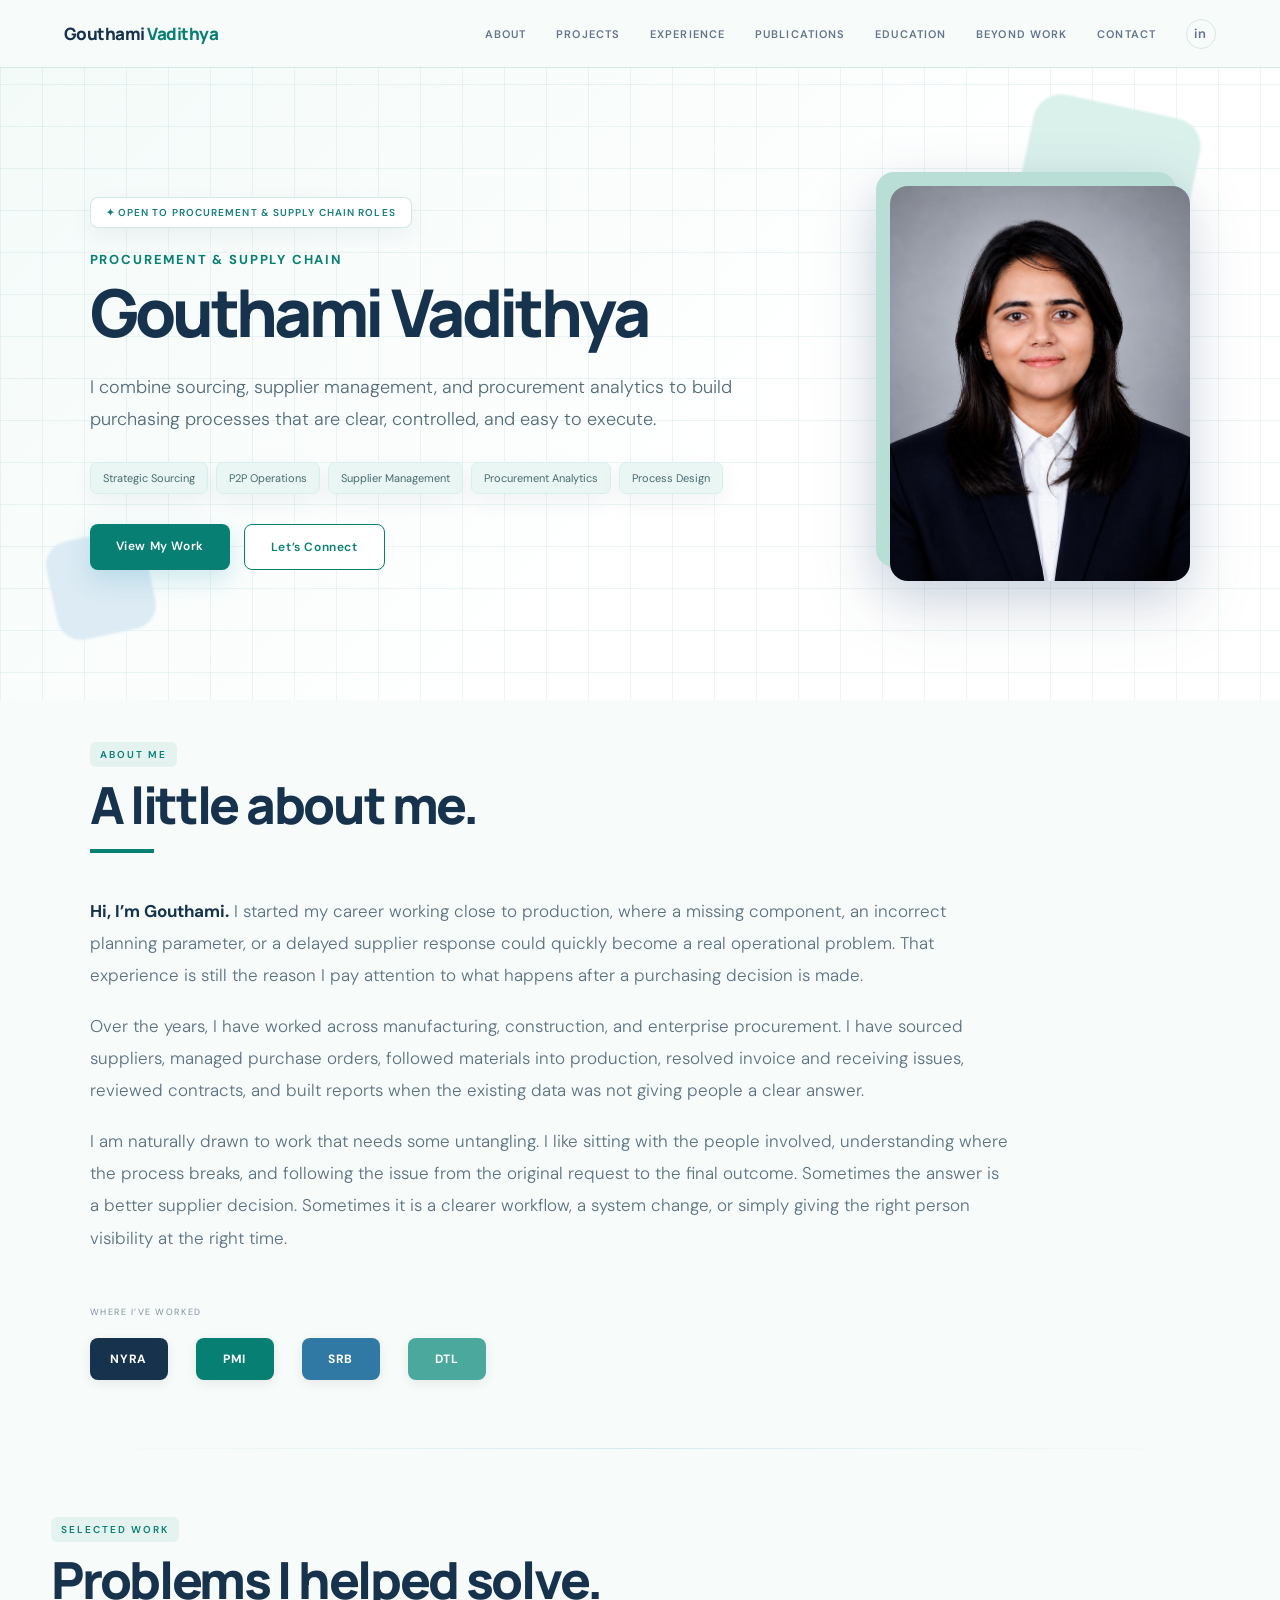
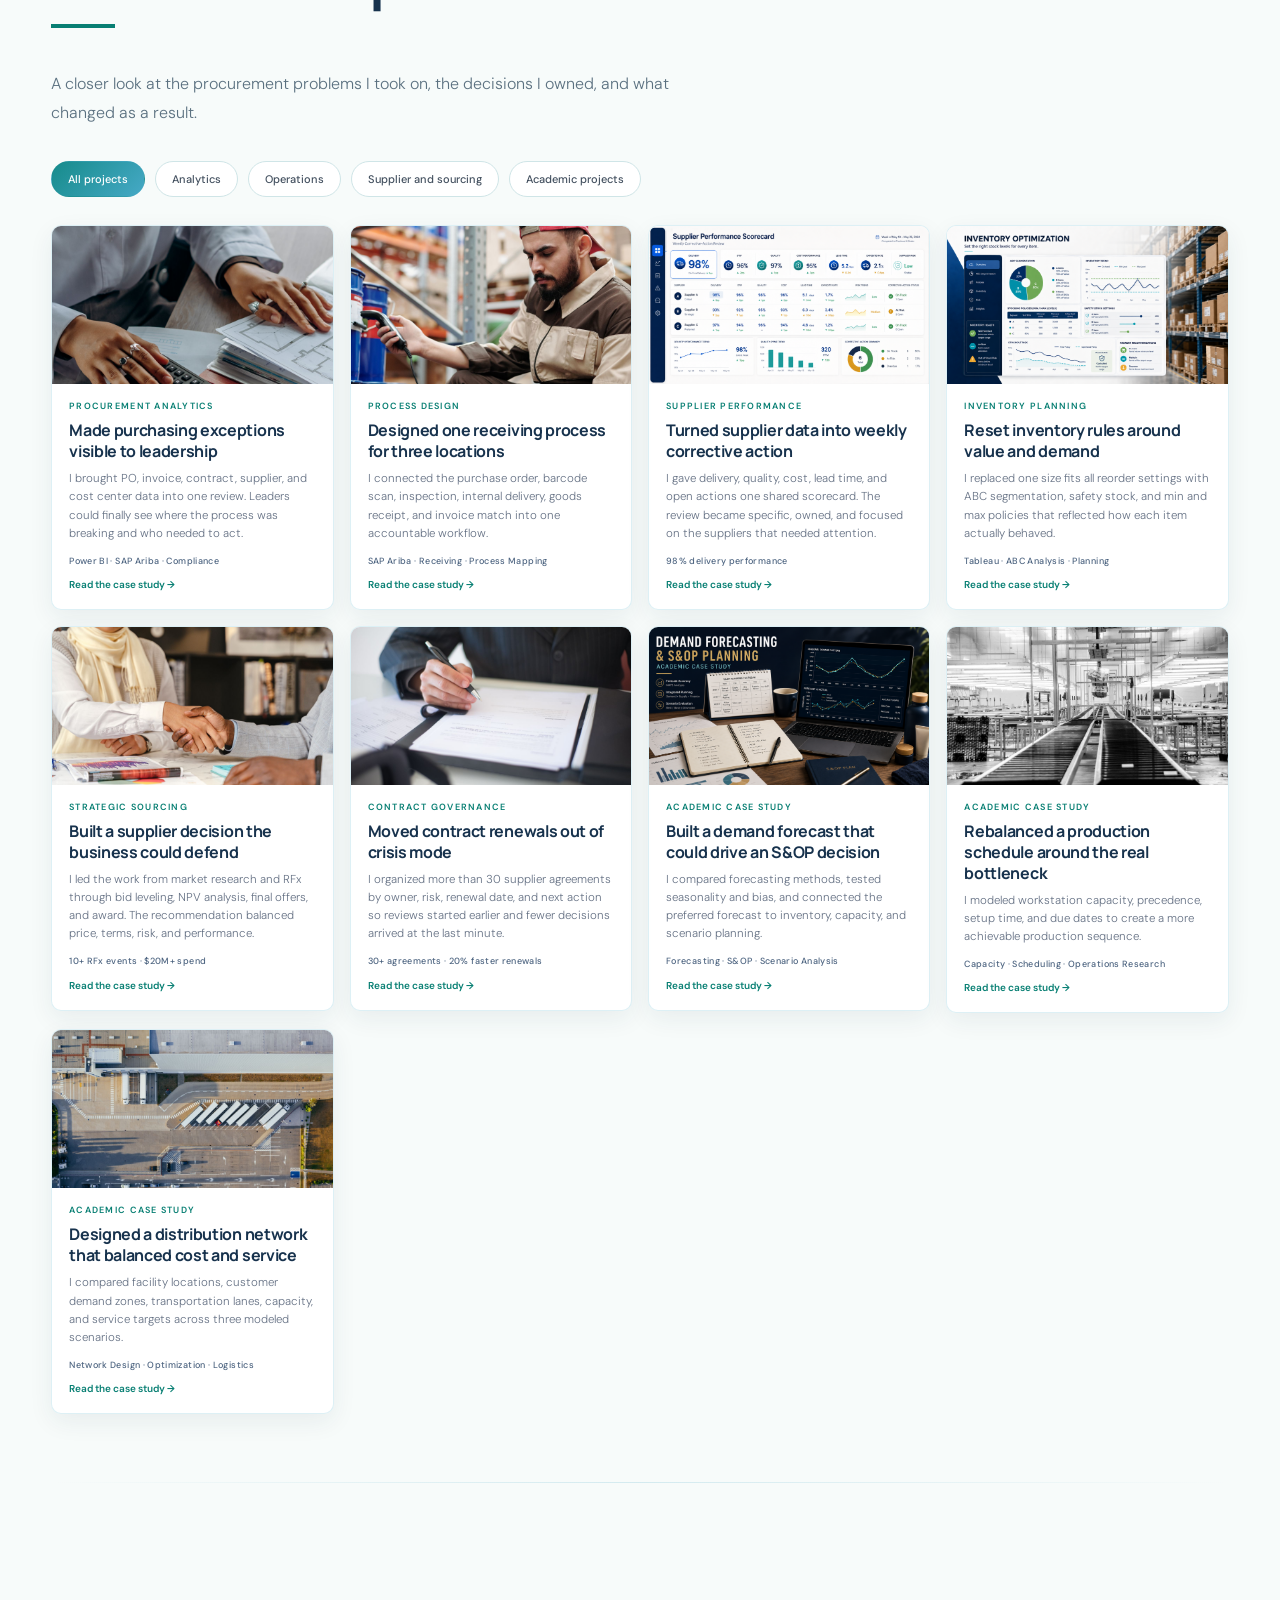
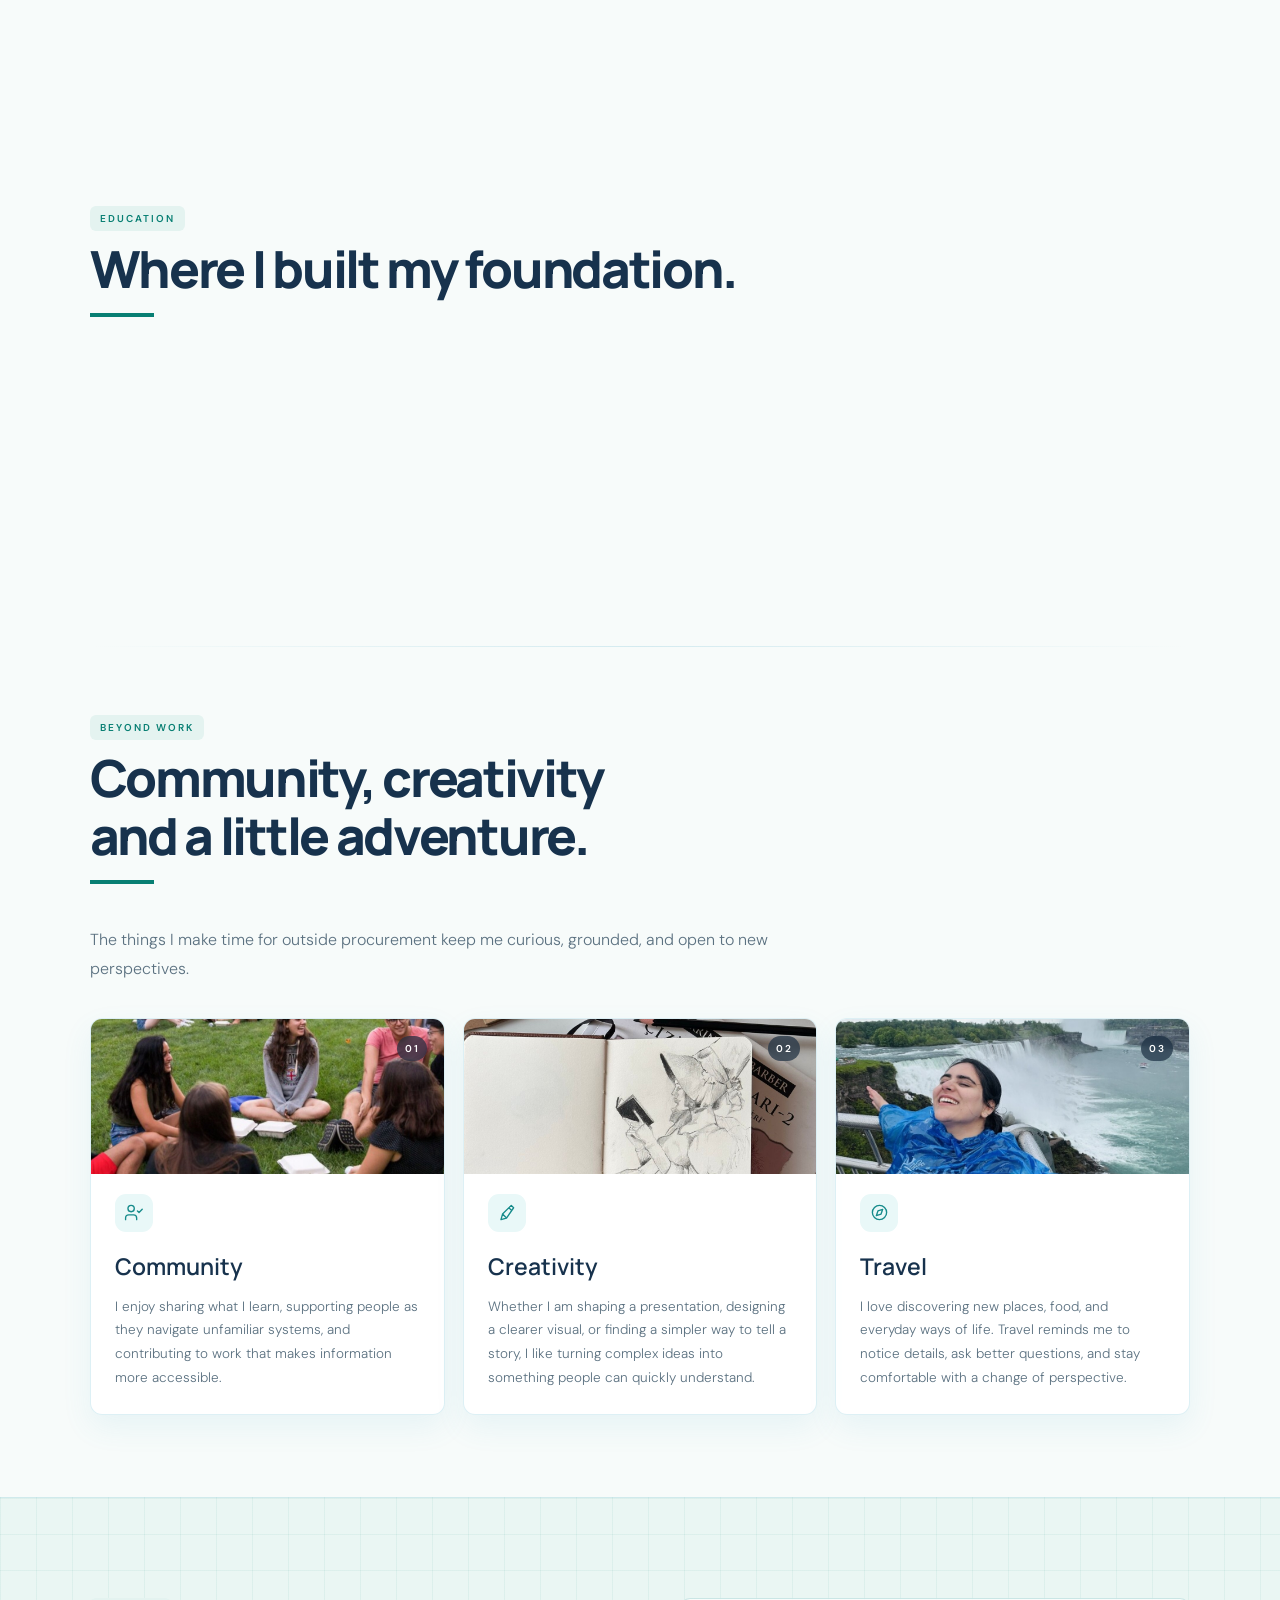
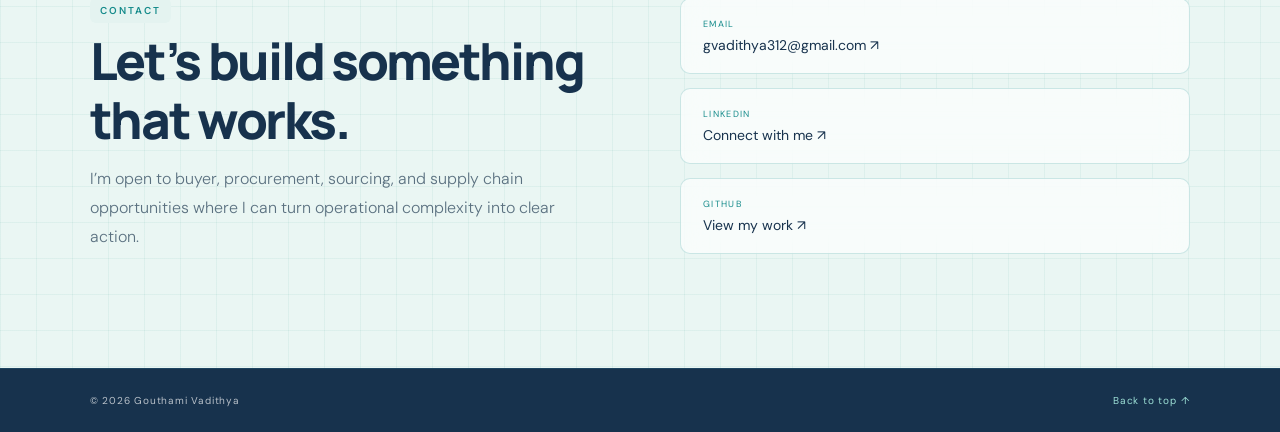
==== index.html @ 5bf09dd8 "Add files via upload" ====
<!doctype html>
<html lang="en">
<head>
  <meta charset="UTF-8">
  <meta name="viewport" content="width=device-width, initial-scale=1">
  <meta name="description" content="Gouthami Vadithya, procurement, sourcing and supply chain portfolio.">
  <title>Gouthami Vadithya | Procurement & Supply Chain</title>
  <link rel="preconnect" href="https://fonts.googleapis.com">
  <link rel="preconnect" href="https://fonts.gstatic.com" crossorigin>
  <link href="https://fonts.googleapis.com/css2?family=DM+Sans:wght@400;500;600;700&family=Manrope:wght@500;600;700;800&display=swap" rel="stylesheet">
  <link rel="stylesheet" href="styles.css">
</head>
<body>
  <header class="top-nav">
    <a class="brand" href="#home">Gouthami <span>Vadithya</span></a>
    <nav>
      <a href="#about">About</a><a href="#projects">Projects</a><a href="#experience">Experience</a><a href="#publications">Publications</a><a href="#education">Education</a><a href="#beyond">Beyond Work</a><a href="#contact">Contact</a>
      <a class="social" href="https://www.linkedin.com/in/gouthami-vadithya/" target="_blank" rel="noreferrer">in</a>
    </nav>
  </header>

  <main>
    <section class="hero" id="home">
      <div class="hero-copy">
        <span class="badge">✦ Open to procurement & supply chain roles</span>
        <h1><span class="hero-role">Procurement &amp; Supply Chain</span><span class="hero-name">Gouthami Vadithya</span></h1>
        <p>I combine sourcing, supplier management, and procurement analytics to build purchasing processes that are clear, controlled, and easy to execute.</p>
        <div class="chips"><span>Strategic Sourcing</span><span>P2P Operations</span><span>Supplier Management</span><span>Procurement Analytics</span><span>Process Design</span></div>
        <div class="actions"><a class="btn primary" href="#projects">View My Work</a><a class="btn outline" href="#contact">Let’s Connect</a></div>
      </div>
      <div class="photo-frame"><img src="gouthami-vadithya.png" alt="Gouthami Vadithya"></div>
    </section>

    <section class="section about" id="about">
      <p class="eyebrow">About Me</p><h2>A little about me.</h2><div class="rule"></div>
      <div class="about-copy">
        <p><strong>Hi, I’m Gouthami.</strong> I started my career working close to production, where a missing component, an incorrect planning parameter, or a delayed supplier response could quickly become a real operational problem. That experience is still the reason I pay attention to what happens after a purchasing decision is made.</p>
        <p>Over the years, I have worked across manufacturing, construction, and enterprise procurement. I have sourced suppliers, managed purchase orders, followed materials into production, resolved invoice and receiving issues, reviewed contracts, and built reports when the existing data was not giving people a clear answer.</p>
        <p>I am naturally drawn to work that needs some untangling. I like sitting with the people involved, understanding where the process breaks, and following the issue from the original request to the final outcome. Sometimes the answer is a better supplier decision. Sometimes it is a clearer workflow, a system change, or simply giving the right person visibility at the right time.</p>
        <div class="worked"><small>WHERE I’VE WORKED</small><div class="work-logos"><div class="logo nyra">NYRA</div><div class="logo pragathi">PMI</div><div class="logo srb">SRB</div><div class="logo diginique">DTL</div></div></div>
      </div>
    </section>

    <section class="section projects" id="projects">
      <p class="eyebrow">Selected Work</p><h2>Problems I helped <em>solve.</em></h2><div class="rule"></div>
      <p class="section-intro">A closer look at the procurement problems I took on, the decisions I owned, and what changed as a result.</p>
      <div class="project-filters" role="group" aria-label="Filter projects">
        <button class="filter-button active" type="button" data-filter="all">All projects</button>
        <button class="filter-button" type="button" data-filter="analytics">Analytics</button>
        <button class="filter-button" type="button" data-filter="operations">Operations</button>
        <button class="filter-button" type="button" data-filter="supplier">Supplier and sourcing</button>
        <button class="filter-button" type="button" data-filter="academic">Academic projects</button>
      </div>
      <div class="project-grid">
        <a class="project-card" data-category="analytics" href="projects/invoice-before-po/"><div class="project-image-wrap"><img class="project-image" src="project-invoice-before-po.png" alt="Concept illustration of a procurement compliance dashboard"><span class="project-hover-label">View project</span></div><div class="card-body"><span class="tag">Procurement Analytics</span><h3>Made purchasing exceptions visible to leadership</h3><p>I brought PO, invoice, contract, supplier, and cost center data into one review. Leaders could finally see where the process was breaking and who needed to act.</p><b>Power BI · SAP Ariba · Compliance</b><span class="read-more">Read the case study</span></div></a>
        <a class="project-card" data-category="operations" href="projects/centralized-receiving/"><div class="project-image-wrap"><img class="project-image" src="project-centralized-receiving.png" alt="Concept illustration of a centralized receiving workflow"><span class="project-hover-label">View project</span></div><div class="card-body"><span class="tag">Process Design</span><h3>Designed one receiving process for three locations</h3><p>I connected the purchase order, barcode scan, inspection, internal delivery, goods receipt, and invoice match into one accountable workflow.</p><b>SAP Ariba · Receiving · Process Mapping</b><span class="read-more">Read the case study</span></div></a>
        <a class="project-card" data-category="supplier" href="projects/supplier-scorecard/"><div class="project-image-wrap"><img class="project-image" src="project-supplier-scorecard.png" alt="Concept illustration of a supplier performance scorecard"><span class="project-hover-label">View project</span></div><div class="card-body"><span class="tag">Supplier Performance</span><h3>Turned supplier data into weekly corrective action</h3><p>I gave delivery, quality, cost, lead time, and open actions one shared scorecard. The review became specific, owned, and focused on the suppliers that needed attention.</p><b>98% delivery performance</b><span class="read-more">Read the case study</span></div></a>
        <a class="project-card" data-category="operations analytics" href="projects/inventory-optimization/"><div class="project-image-wrap"><img class="project-image" src="project-inventory-optimization.png" alt="Concept illustration of an inventory planning dashboard"><span class="project-hover-label">View project</span></div><div class="card-body"><span class="tag">Inventory Planning</span><h3>Reset inventory rules around value and demand</h3><p>I replaced one size fits all reorder settings with ABC segmentation, safety stock, and min and max policies that reflected how each item actually behaved.</p><b>Tableau · ABC Analysis · Planning</b><span class="read-more">Read the case study</span></div></a>
        <a class="project-card" data-category="supplier" href="projects/strategic-sourcing/"><div class="project-image-wrap"><img class="project-image" src="project-strategic-sourcing.png" alt="Concept illustration of a strategic sourcing evaluation"><span class="project-hover-label">View project</span></div><div class="card-body"><span class="tag">Strategic Sourcing</span><h3>Built a supplier decision the business could defend</h3><p>I led the work from market research and RFx through bid leveling, NPV analysis, final offers, and award. The recommendation balanced price, terms, risk, and performance.</p><b>10+ RFx events · $20M+ spend</b><span class="read-more">Read the case study</span></div></a>
        <a class="project-card" data-category="supplier operations" href="projects/contract-governance/"><div class="project-image-wrap"><img class="project-image" src="project-contract-governance.png" alt="Concept illustration of a contract renewal dashboard"><span class="project-hover-label">View project</span></div><div class="card-body"><span class="tag">Contract Governance</span><h3>Moved contract renewals out of crisis mode</h3><p>I organized more than 30 supplier agreements by owner, risk, renewal date, and next action so reviews started earlier and fewer decisions arrived at the last minute.</p><b>30+ agreements · 20% faster renewals</b><span class="read-more">Read the case study</span></div></a>
        <a class="project-card" data-category="academic analytics" href="projects/demand-forecasting/"><div class="project-image-wrap"><img class="project-image" src="project-demand-forecasting.png" alt="Academic demand forecasting and S&amp;OP planning case study"><span class="project-hover-label">View project</span></div><div class="card-body"><span class="tag">Academic Case Study</span><h3>Built a demand forecast that could drive an S&amp;OP decision</h3><p>I compared forecasting methods, tested seasonality and bias, and connected the preferred forecast to inventory, capacity, and scenario planning.</p><b>Forecasting · S&amp;OP · Scenario Analysis</b><span class="read-more">Read the case study</span></div></a>
        <a class="project-card" data-category="academic operations" href="projects/production-scheduling/"><div class="project-image-wrap"><img class="project-image" src="project-production-scheduling.png" alt="Academic production capacity and scheduling case study"><span class="project-hover-label">View project</span></div><div class="card-body"><span class="tag">Academic Case Study</span><h3>Rebalanced a production schedule around the real bottleneck</h3><p>I modeled workstation capacity, precedence, setup time, and due dates to create a more achievable production sequence.</p><b>Capacity · Scheduling · Operations Research</b><span class="read-more">Read the case study</span></div></a>
        <a class="project-card" data-category="academic analytics operations" href="projects/network-design/"><div class="project-image-wrap"><img class="project-image" src="project-network-design.png" alt="Academic supply chain network design case study"><span class="project-hover-label">View project</span></div><div class="card-body"><span class="tag">Academic Case Study</span><h3>Designed a distribution network that balanced cost and service</h3><p>I compared facility locations, customer demand zones, transportation lanes, capacity, and service targets across three modeled scenarios.</p><b>Network Design · Optimization · Logistics</b><span class="read-more">Read the case study</span></div></a>
      </div>
    </section>

    <section class="section experience" id="experience">
      <p class="eyebrow">Experience</p><h2>How I’ve made an <em>impact.</em></h2><div class="rule"></div>
      <div class="timeline">
        <article><div class="timeline-icon company-mark lhh-mark" aria-hidden="true"><img src="lhh-logo.png" alt=""></div><div class="exp-main"><div class="exp-head"><div><h3>Buyer / Procurement Analyst</h3><h4>LHH · On assignment supporting NYRA</h4><p class="exp-date">June 2026 to Present</p></div></div><ul><li>Own procurement requests from intake through purchase order, turning stakeholder requirements into clear scopes, sourcing paths, and executable buying decisions.</li><li>Evaluate supplier proposals, pricing, commercial terms, and service risks to build recommendations that balance cost, continuity, and business need.</li><li>Resolve purchase order, receiving, and invoice exceptions in SAP Ariba by coordinating requesters, suppliers, and Accounts Payable, keeping critical purchases moving while strengthening process control.</li></ul></div></article>
        <article><div class="timeline-icon company-mark nyra-mark" aria-hidden="true"><img src="nyra-logo.png" alt=""></div><div class="exp-main"><div class="exp-head"><div><h3>Procurement Analyst</h3><h4>New York Racing Association · New York, NY</h4><p class="exp-date">September 2025 to June 2026</p></div></div><ul><li>Managed more than $20M across technology, facilities, logistics, and materials and led 10+ competitive bids that delivered $540K in verified savings.</li><li>Used NPV and payment-term analysis to compare the real cost of supplier offers, lowering total evaluated cost by 9%.</li><li>Reworked the exception process for 150+ monthly invoices and cut three-way-match resolution time by 45%.</li></ul></div></article>
        <article><div class="timeline-icon company-mark pmi-mark" aria-hidden="true"><img src="pmi-logo.svg" alt=""></div><div class="exp-main"><div class="exp-head"><div><h3>Buyer</h3><h4>Pragathi Micro Instruments · Hyderabad</h4><p class="exp-date">March 2021 to August 2023</p></div></div><ul><li>Purchased electronic components and PCBs from more than 30 suppliers using MRP demand and production priorities.</li><li>Kept on-time delivery at 95% and reduced excess stock by 15% by correcting planning parameters.</li></ul></div></article>
        <article><div class="timeline-icon company-mark srb-mark" aria-hidden="true"><img src="srb-logo.svg" alt=""></div><div class="exp-main"><div class="exp-head"><div><h3>Supply Chain Analyst</h3><h4>SRB Construction L.L.C. · Hyderabad</h4><p class="exp-date">January 2020 to March 2021</p></div></div><ul><li>Coordinated material flow and supplier performance across active construction sites and $850K in annual spend.</li><li>Used SAP data and 5 Why analysis to find recurring material issues and reduce production interruptions by 23%.</li></ul></div></article>
        <article><div class="timeline-icon company-mark dtl-mark" aria-hidden="true"><img src="dtl-logo.svg" alt=""></div><div class="exp-main"><div class="exp-head"><div><h3>Supply Chain Coordinator</h3><h4>Diginique Tech Labs · Mumbai</h4><p class="exp-date">May 2018 to December 2019</p></div></div><ul><li>Ran semiconductor bids and supplier negotiations that reduced cost by $50K.</li><li>Coordinated more than 25 engineering and bill-of-material changes without delaying production.</li></ul></div></article>
      </div>
    </section>

    <section class="section publications" id="publications">
      <div class="publications-heading">
        <div><p class="eyebrow">Publications</p><h2>Research I’ve <em>contributed to.</em></h2><div class="rule"></div></div>
        <div class="scholar-summary"><strong>4</strong><span>Total citations</span><strong>1</strong><span>h-index</span></div>
      </div>
      <div class="publication-list">
        <a class="publication-card" href="https://arxiv.org/abs/2601.18026" target="_blank" rel="noreferrer">
          <div class="publication-year">2026</div>
          <div class="publication-copy"><span>Language Identification · Web Data</span><h3>CommonLID: Re-evaluating State-of-the-Art Language Identification Performance on Web Data</h3><p>Contributed to a community-driven, human-annotated benchmark covering 109 language varieties and real-world web text.</p><small>arXiv preprint · Cited by 1</small></div>
          <div class="publication-arrow" aria-hidden="true">↗</div>
        </a>
        <a class="publication-card" href="https://arxiv.org/abs/2509.00963" target="_blank" rel="noreferrer">
          <div class="publication-year">2025</div>
          <div class="publication-copy"><span>Large Language Models · Accessibility</span><h3>Who Gets Left Behind? Auditing Disability Inclusivity in Large Language Models</h3><p>Co-authored research evaluating how consistently 17 language models provide useful guidance across nine disability categories. Equal-contribution author.</p><small>arXiv preprint · Cited by 3</small></div>
          <div class="publication-arrow" aria-hidden="true">↗</div>
        </a>
      </div>
      <a class="scholar-link" href="https://scholar.google.com/citations?user=ssVTwFQAAAAJ&amp;hl=en" target="_blank" rel="noreferrer">View Google Scholar profile ↗</a>
    </section>

    <section class="section education" id="education">
      <p class="eyebrow">Education</p><h2>Where I built my <em>foundation.</em></h2><div class="rule"></div>
      <div class="education-card">
        <div class="education-mark">UNH</div>
        <div class="education-copy">
          <span class="education-date">AUG 2023 TO MAY 2025</span>
          <h3>Master of Science in Engineering & Operations Management</h3>
          <h4>University of New Haven</h4>
          <p>Coursework included supply chain, production planning, business analytics, forecasting, operations research, project management, and database systems.</p>
        </div>
      </div>
    </section>

    <section class="section beyond" id="beyond">
      <p class="eyebrow">Beyond Work</p><h2>Community, creativity<br>and a little <em>adventure.</em></h2><div class="rule"></div>
      <p class="section-intro">The things I make time for outside procurement keep me curious, grounded, and open to new perspectives.</p>
      <div class="beyond-grid">
        <article class="beyond-card">
          <img class="beyond-photo" src="beyond-community.jpg" alt="Volunteers assembling community care packages">
          <div class="beyond-icon" aria-hidden="true">
            <svg viewBox="0 0 24 24"><path d="M16 21v-2a4 4 0 0 0-4-4H6a4 4 0 0 0-4 4v2M9 11a4 4 0 1 0 0-8 4 4 0 0 0 0 8Zm8-1 2 2 4-4"/></svg>
          </div>
          <span>01</span><h3>Community</h3>
          <p>I enjoy sharing what I learn, supporting people as they navigate unfamiliar systems, and contributing to work that makes information more accessible.</p>
        </article>
        <article class="beyond-card">
          <img class="beyond-photo" src="beyond-creativity.jpg" alt="A creative workspace with sketches and visual materials">
          <div class="beyond-icon" aria-hidden="true">
            <svg viewBox="0 0 24 24"><path d="M12 19 5 21l2-7L18 3l3 3-9 13ZM15 6l3 3M7 14l5 5"/></svg>
          </div>
          <span>02</span><h3>Creativity</h3>
          <p>Whether I am shaping a presentation, designing a clearer visual, or finding a simpler way to tell a story, I like turning complex ideas into something people can quickly understand.</p>
        </article>
        <article class="beyond-card">
          <img class="beyond-photo" src="beyond-travel.jpg" alt="Gouthami visiting Niagara Falls">
          <div class="beyond-icon" aria-hidden="true">
            <svg viewBox="0 0 24 24"><circle cx="12" cy="12" r="9"/><path d="m16 8-2 6-6 2 2-6 6-2Z"/></svg>
          </div>
          <span>03</span><h3>Travel</h3>
          <p>I love discovering new places, food, and everyday ways of life. Travel reminds me to notice details, ask better questions, and stay comfortable with a change of perspective.</p>
        </article>
      </div>
    </section>

    <section class="contact section" id="contact">
      <div><p class="eyebrow">Contact</p><h2>Let’s build something<br><em>that works.</em></h2><p>I’m open to buyer, procurement, sourcing, and supply chain opportunities where I can turn operational complexity into clear action.</p></div>
      <div class="contact-links"><a href="mailto:gvadithya312@gmail.com"><span>EMAIL</span>gvadithya312@gmail.com ↗</a><a href="https://www.linkedin.com/in/gouthami-vadithya/" target="_blank" rel="noreferrer"><span>LINKEDIN</span>Connect with me ↗</a><a href="https://github.com/gouthami-vadithya" target="_blank" rel="noreferrer"><span>GITHUB</span>View my work ↗</a></div>
    </section>
  </main>
  <footer>© 2026 Gouthami Vadithya <a href="#home">Back to top ↑</a></footer>
  <script>
    const floatingSections = document.querySelectorAll(".about, .projects, .experience, .publications, .education, .beyond, .contact, .project-card, .publication-card, .education-card, .beyond-card");
    floatingSections.forEach((item) => item.classList.add("reveal"));
    const revealObserver = new IntersectionObserver((entries) => {
      entries.forEach((entry) => {
        if (entry.isIntersecting) {
          entry.target.classList.add("visible");
          revealObserver.unobserve(entry.target);
        }
      });
    }, { threshold: 0.12 });
    floatingSections.forEach((item) => revealObserver.observe(item));

    const filterButtons = document.querySelectorAll(".filter-button");
    const projectCards = document.querySelectorAll(".project-card");
    filterButtons.forEach((button) => {
      button.addEventListener("click", () => {
        const selected = button.dataset.filter;
        filterButtons.forEach((item) => item.classList.toggle("active", item === button));
        projectCards.forEach((card) => {
          const categories = card.dataset.category.split(" ");
          card.classList.toggle("filtered-out", selected !== "all" && !categories.includes(selected));
        });
      });
    });

    if (matchMedia("(hover: hover) and (pointer: fine)").matches) {
      projectCards.forEach((card) => {
        card.addEventListener("pointermove", (event) => {
          const box = card.getBoundingClientRect();
          const x = (event.clientX - box.left) / box.width - 0.5;
          const y = (event.clientY - box.top) / box.height - 0.5;
          card.style.setProperty("--tilt-x", `${-y * 4}deg`);
          card.style.setProperty("--tilt-y", `${x * 5}deg`);
        });
        card.addEventListener("pointerleave", () => {
          card.style.removeProperty("--tilt-x");
          card.style.removeProperty("--tilt-y");
        });
      });
    }

    const navigationLinks = document.querySelectorAll(".top-nav nav a[href^='#']");
    const pageSections = document.querySelectorAll("main > section[id]");
    const navigationObserver = new IntersectionObserver((entries) => {
      entries.forEach((entry) => {
        if (entry.isIntersecting) {
          navigationLinks.forEach((link) => {
            link.classList.toggle("active", link.getAttribute("href") === `#${entry.target.id}`);
          });
        }
      });
    }, { rootMargin: "-35% 0px -55% 0px" });
    pageSections.forEach((section) => navigationObserver.observe(section));

    const experienceCards = document.querySelectorAll(".timeline article");
    experienceCards.forEach((card, index) => {
      card.classList.toggle("expanded", index === 0);
      card.tabIndex = 0;
      card.setAttribute("role", "button");
      card.setAttribute("aria-expanded", index === 0 ? "true" : "false");
      const toggleCard = () => {
        const expanded = card.classList.toggle("expanded");
        card.setAttribute("aria-expanded", String(expanded));
      };
      card.addEventListener("click", toggleCard);
      card.addEventListener("keydown", (event) => {
        if (event.key === "Enter" || event.key === " ") {
          event.preventDefault();
          toggleCard();
        }
      });
    });
  </script>
</body>
</html>
---- styles.css ----
:root{--navy:#0b1f33;--blue:#0f766e;--sky:#2f8f83;--coral:#b88a44;--ink:#182230;--mid:#586474;--light:#dfe3e6;--off:#f4f2ed;--serif:"Playfair Display",Georgia,serif;--sans:"Outfit",Arial,sans-serif}
*{box-sizing:border-box}
html{scroll-behavior:smooth}
body{margin:0;color:var(--ink);font-family:var(--sans);background:#fff}
a{text-decoration:none;color:inherit}
.top-nav{position:fixed;inset:0 0 auto;z-index:20;height:64px;background:rgba(255,255,255,.94);backdrop-filter:blur(12px);border-bottom:1px solid #e8edf3;display:flex;align-items:center;justify-content:space-between;padding:0 clamp(24px,6vw,90px)}
.brand{font:600 17px var(--serif);color:var(--navy)}
.brand span{color:var(--blue)}
nav{display:flex;align-items:center;gap:30px}
nav a{font-size:11px;font-weight:600;letter-spacing:.1em;text-transform:uppercase;color:#64748b}
nav a:hover{color:var(--blue)}
nav .social{border:1px solid var(--light);border-radius:50%;display:grid;place-items:center;width:30px;height:30px;text-transform:none;font-size:13px}
.hero{min-height:100vh;padding:110px clamp(24px,7vw,105px) 60px;display:flex;align-items:center;justify-content:space-between;gap:60px}
.hero-copy{max-width:680px}
.badge{display:inline-block;background:#edf4ff;color:var(--blue);border-radius:30px;padding:8px 15px;font-size:10px;font-weight:600;letter-spacing:.11em;text-transform:uppercase;margin-bottom:24px}
.hero h1{font:400 clamp(48px,6vw,86px)/1.08 var(--serif);color:var(--navy);margin:0 0 24px}
.hero h1 em,.section h2 em{color:var(--blue);font-weight:400}
.hero-copy>p{font-size:18px;font-weight:300;color:var(--mid);line-height:1.75;max-width:610px}
.chips{display:flex;flex-wrap:wrap;gap:8px;margin:27px 0 30px}
.chips span{background:#f1f5f9;border-radius:20px;padding:8px 12px;color:#526175;font-size:11px}
.actions{display:flex;gap:14px}
.btn{padding:14px 26px;border-radius:7px;font-size:12px;font-weight:600;letter-spacing:.05em}
.primary{background:var(--sky);color:#fff;box-shadow:0 5px 18px rgba(60,120,189,.25)}
.outline{border:1px solid var(--blue);color:var(--blue)}
.btn:hover{transform:translateY(-2px)}
.photo-frame{width:290px;height:380px;position:relative;flex:none}
.photo-frame:before{content:"";position:absolute;inset:-12px -12px 12px 12px;border:2px solid #b8d1ea;border-radius:24px}
.photo-frame img{position:relative;width:100%;height:100%;object-fit:cover;object-position:center top;border-radius:24px;display:block}
.section{padding:90px clamp(24px,7vw,105px)}
.eyebrow{color:var(--blue);font-size:10px;font-weight:600;letter-spacing:.2em;text-transform:uppercase;margin:0 0 8px}
.section h2{font:400 clamp(34px,4vw,54px)/1.15 var(--serif);margin:0;color:var(--ink)}
.rule{width:38px;border-top:3px solid var(--sky);margin:15px 0 42px}
.about-copy{max-width:800px}
.about-copy p{font-size:16px;font-weight:300;line-height:1.95;color:var(--mid);margin-bottom:18px}
.about-copy strong{color:var(--ink)}
.worked{margin-top:45px}
.worked small{font-size:9px;letter-spacing:.17em;color:#8290a2}
.work-logos{display:flex;gap:28px;align-items:center;flex-wrap:wrap;margin-top:18px}
.logo{width:78px;height:42px;border-radius:8px;display:grid;place-items:center;font-size:12px;font-weight:700;letter-spacing:.06em;color:#fff;box-shadow:0 3px 12px rgba(0,0,0,.08)}
.nyra{background:#1e4774}
.pragathi{background:#23756e}
.srb{background:#b36b36}
.diginique{background:#6e55a5}
.projects{background:var(--off)}
.section-intro{max-width:620px;color:var(--mid);line-height:1.8;font-weight:300;margin-bottom:34px}
.project-grid{display:grid;grid-template-columns:repeat(3,minmax(0,1fr));gap:20px}
.project-card{background:#fff;border:1px solid var(--light);border-radius:15px;overflow:hidden;box-shadow:0 3px 15px rgba(30,58,95,.06);transition:.25s;display:flex;flex-direction:column}
.project-card:hover{transform:translateY(-5px);box-shadow:0 12px 30px rgba(30,58,95,.13)}
.project-image{width:100%;aspect-ratio:16/9;object-fit:cover;display:block;border-bottom:1px solid var(--light)}
.project-visual{height:210px;padding:24px;display:flex;align-items:flex-end;justify-content:space-between;color:#fff;position:relative;overflow:hidden}
.project-visual:before,.project-visual:after{content:"";position:absolute;border-radius:50%;background:rgba(255,255,255,.12)}
.project-visual:before{width:240px;height:240px;right:-70px;top:-90px}
.project-visual:after{width:130px;height:130px;left:-30px;bottom:-50px}
.project-visual span,.project-visual strong{position:relative;z-index:1}
.project-visual span{font-size:10px;letter-spacing:.16em}
.project-visual strong{font:400 50px var(--serif)}
.visual-one{background:linear-gradient(135deg,#17365d,#3c78bd)}
.visual-two{background:linear-gradient(135deg,#17675f,#57a69a)}
.visual-three{background:linear-gradient(135deg,#68468e,#a77acc)}
.visual-four{background:linear-gradient(135deg,#a05736,#e79a62)}
.visual-five{background:linear-gradient(135deg,#1f4f7a,#60a5a1)}
.visual-six{background:linear-gradient(135deg,#4f3d74,#d0738a)}
.card-body{padding:20px;display:flex;flex-direction:column;flex:1}
.tag{font-size:9px;text-transform:uppercase;letter-spacing:.14em;color:var(--blue);font-weight:600}
.card-body h3{font:600 20px/1.3 var(--serif);margin:9px 0;color:var(--ink)}
.card-body p{font-size:13px;font-weight:300;line-height:1.65;color:#657184;margin:0 0 15px}
.card-body b{display:block;margin-top:auto;color:#4d6480;font-size:10px;letter-spacing:.04em;font-weight:500}
.read-more{display:block;margin-top:12px;color:var(--blue);font-size:11px;font-weight:600}
.read-more:after{content:"  →"}
.project-filters{display:flex;flex-wrap:wrap;gap:10px;margin:0 0 28px}
.filter-button{appearance:none;border:1px solid rgba(11,31,51,.16);border-radius:999px;padding:10px 16px;background:rgba(255,255,255,.72);color:#43505f;font:500 11px var(--sans);cursor:pointer;transition:background .22s ease,color .22s ease,transform .22s ease,border-color .22s ease}
.filter-button:hover{transform:translateY(-2px);border-color:rgba(15,118,110,.45)}
.filter-button.active{background:var(--navy);border-color:var(--navy);color:#fff}
.project-card.filtered-out{display:none}
.top-nav nav a.active{color:var(--blue)}
.top-nav nav a.active:not(.social):after{content:"";display:block;width:100%;height:2px;margin-top:4px;border-radius:2px;background:var(--blue)}
.experience{background:#fff}
.timeline{max-width:1040px;position:relative;padding-left:72px}
.timeline:before{content:"";position:absolute;left:28px;top:24px;bottom:24px;width:2px;background:linear-gradient(var(--blue),rgba(15,118,110,.12))}
.timeline article{display:grid;grid-template-columns:180px 1fr;gap:35px;border-top:1px solid var(--light);padding:38px 0}
.period{font-size:10px;color:#7b8796;letter-spacing:.08em;padding-top:7px}
.exp-head{display:flex;gap:18px;align-items:center}
.company-logo{width:58px;height:58px;border-radius:11px;display:grid;place-items:center;color:#fff;font-size:11px;font-weight:700;flex:none}
.exp-head h3{font:600 22px var(--serif);margin:0 0 4px}
.exp-head h4{font-size:12px;color:var(--mid);font-weight:400;margin:0}
.exp-main ul{padding-left:20px;margin-top:20px}
.exp-main li{font-size:14px;color:var(--mid);font-weight:300;line-height:1.75;margin-bottom:10px}
.contact{background:var(--navy);color:#fff;display:grid;grid-template-columns:1fr 1fr;gap:80px}
.contact .eyebrow{color:#a8cbee}
.contact h2{color:#fff}
.contact h2 em{color:#a8cbee}
.contact>div>p:last-child{color:rgba(255,255,255,.62);font-weight:300;line-height:1.8}
.contact-links{display:flex;flex-direction:column;gap:14px}
.contact-links a{border:1px solid rgba(255,255,255,.13);padding:19px 22px;border-radius:10px;font-size:14px}
.contact-links a:hover{background:rgba(255,255,255,.06)}
.contact-links span{display:block;color:#a8cbee;font-size:9px;letter-spacing:.15em;margin-bottom:6px}
footer{background:#102a49;color:rgba(255,255,255,.35);padding:25px clamp(24px,7vw,105px);display:flex;justify-content:space-between;font-size:10px;letter-spacing:.08em}
footer a{color:rgba(255,255,255,.55)}
@media(max-width:1050px){.project-grid{grid-template-columns:repeat(2,minmax(0,1fr))}
}
@media(max-width:820px){nav a:not(.social){display:none}
.hero{flex-direction:column-reverse;text-align:center;padding-top:100px}
.hero-copy>p{margin-inline:auto}
.chips,.actions{justify-content:center}
.photo-frame{width:220px;height:285px}
.project-grid{grid-template-columns:1fr}
.timeline article{grid-template-columns:1fr;gap:12px}
.contact{grid-template-columns:1fr;gap:40px}
}
@media(max-width:480px){.section{padding:65px 20px}
.hero{padding-inline:20px}
.hero h1{font-size:44px}
.actions{flex-direction:column}
.photo-frame{width:190px;height:245px}
}

/* Floating editorial treatment */
body{
  background:
    radial-gradient(circle at 12% 10%,rgba(15,118,110,.1),transparent 28rem),
    radial-gradient(circle at 88% 28%,rgba(184,138,68,.08),transparent 32rem),
    #f4f2ed;
}
.top-nav{
  inset:14px clamp(16px,4vw,60px) auto;
  height:58px;
  border:1px solid rgba(255,255,255,.75);
  border-radius:999px;
  padding:0 24px;
  background:rgba(255,255,255,.72);
  box-shadow:0 12px 35px rgba(31,53,79,.1);
  backdrop-filter:blur(22px) saturate(150%);
}
.hero{
  min-height:calc(100vh - 24px);
  margin:12px;
  border:1px solid rgba(255,255,255,.82);
  border-radius:34px;
  background:rgba(255,255,255,.62);
  box-shadow:0 25px 70px rgba(25,54,93,.09);
  overflow:hidden;
  position:relative;
}
.hero:before,.hero:after{
  content:"";
  position:absolute;
  border-radius:50%;
  filter:blur(1px);
  pointer-events:none;
}
.hero:before{
  width:360px;
  height:360px;
  right:-130px;
  top:80px;
  background:rgba(15,118,110,.1);
}
.hero:after{
  width:260px;
  height:260px;
  left:-100px;
  bottom:-120px;
  background:rgba(184,138,68,.08);
}
.hero-copy,.photo-frame{z-index:1}
.badge,.chips span{
  background:rgba(255,255,255,.76);
  border:1px solid rgba(15,118,110,.13);
  box-shadow:0 8px 22px rgba(31,53,79,.06);
  backdrop-filter:blur(14px);
}
.btn{transition:transform .25s ease,box-shadow .25s ease,background .25s ease}
.primary{
  background:linear-gradient(135deg,#0b1f33,#174461);
  box-shadow:0 12px 28px rgba(11,31,51,.24);
}
.outline{background:rgba(255,255,255,.62);backdrop-filter:blur(12px)}
.photo-frame{
  filter:drop-shadow(0 24px 30px rgba(30,58,95,.18));
  animation:portraitFloat 7s ease-in-out infinite;
}
.photo-frame:before{
  background:rgba(255,255,255,.24);
  backdrop-filter:blur(12px);
  box-shadow:0 16px 40px rgba(60,120,189,.1);
}
.section{
  width:calc(100% - 24px);
  margin:12px;
  border:1px solid rgba(255,255,255,.8);
  border-radius:32px;
  background:rgba(255,255,255,.7);
  box-shadow:0 20px 55px rgba(31,53,79,.07);
}
.projects{
  background:linear-gradient(145deg,rgba(246,249,252,.94),rgba(255,255,255,.78));
}
.project-grid{perspective:1200px}
.project-card{
  border:1px solid rgba(255,255,255,.9);
  border-radius:22px;
  background:rgba(255,255,255,.86);
  box-shadow:0 18px 38px rgba(31,53,79,.1),inset 0 1px 0 rgba(255,255,255,.8);
  backdrop-filter:blur(18px);
  transform:perspective(1000px) rotateX(var(--tilt-x,0deg)) rotateY(var(--tilt-y,0deg)) translateY(0);
  transition:transform .38s cubic-bezier(.2,.7,.2,1),box-shadow .38s ease;
}
.project-card:nth-child(3n+2){margin-top:18px}
.project-card:hover{
  transform:perspective(1000px) rotateX(var(--tilt-x,0deg)) rotateY(var(--tilt-y,0deg)) translateY(-10px) scale(1.018);
  box-shadow:0 30px 60px rgba(31,53,79,.18);
}
.project-image{
  border:0;
  transition:transform .55s cubic-bezier(.2,.7,.2,1),filter .35s ease;
}
.project-card:hover .project-image{transform:scale(1.035);filter:saturate(1.04)}
.timeline article{
  position:relative;
  grid-template-columns:1fr;
  border:1px solid rgba(226,232,240,.8);
  border-radius:22px;
  padding:30px;
  margin-bottom:18px;
  background:rgba(255,255,255,.72);
  box-shadow:0 14px 34px rgba(31,53,79,.06);
  transition:transform .3s ease,box-shadow .3s ease;
}
.timeline article:before{display:none}
.timeline-icon{position:absolute;left:-65px;top:39px;width:42px;height:42px;border-radius:13px;background:linear-gradient(145deg,#fff,#e8f2ef);border:1px solid rgba(15,118,110,.22);box-shadow:0 9px 20px rgba(11,31,51,.13);display:grid;place-items:center;color:var(--blue);transition:transform .3s ease,background .3s ease}
.timeline-icon svg{width:22px;height:22px;fill:none;stroke:currentColor;stroke-width:1.8;stroke-linecap:round;stroke-linejoin:round}
.timeline article:hover .timeline-icon,.timeline article.expanded .timeline-icon{transform:translateY(-3px) scale(1.06);background:linear-gradient(145deg,#e8f2ef,#fff)}
.exp-date{margin:7px 0 0;color:var(--blue);font-size:9px;font-weight:600;letter-spacing:.09em;text-transform:uppercase}
.timeline article{cursor:pointer}
.timeline article ul{max-height:360px;opacity:1;transition:max-height .45s ease,opacity .3s ease,margin .35s ease}
.timeline article:not(.expanded) ul{max-height:0;opacity:0;overflow:hidden;margin-top:0}
.timeline article:not(.expanded){padding-bottom:24px}
.timeline article:after{content:"Click to expand";position:absolute;right:26px;top:27px;font-size:9px;letter-spacing:.1em;text-transform:uppercase;color:var(--blue)}
.timeline article.expanded:after{content:"Click to collapse"}
.timeline article:hover{transform:translateY(-5px);box-shadow:0 22px 45px rgba(31,53,79,.11)}
.education-card{
  max-width:980px;
  display:grid;
  grid-template-columns:92px 1fr;
  gap:28px;
  align-items:start;
  padding:34px;
  border:1px solid rgba(226,232,240,.82);
  border-radius:24px;
  background:rgba(255,255,255,.78);
  box-shadow:0 18px 42px rgba(31,53,79,.08);
  transition:transform .3s ease,box-shadow .3s ease;
}
.education-card:hover{transform:translateY(-5px);box-shadow:0 26px 52px rgba(31,53,79,.12)}
.education-mark{
  width:76px;
  height:76px;
  display:grid;
  place-items:center;
  border-radius:20px;
  color:#fff;
  background:linear-gradient(145deg,#0b1f33,#0f766e);
  box-shadow:0 14px 28px rgba(23,54,93,.2);
  font:600 16px var(--serif);
  letter-spacing:.08em;
}
.education-date{font-size:10px;color:#78879a;letter-spacing:.1em}
.education-copy h3{font:600 24px/1.35 var(--serif);margin:9px 0 5px;color:var(--ink)}
.education-copy h4{font-size:14px;color:var(--blue);font-weight:500;margin:0 0 14px}
.education-copy p{font-size:14px;color:var(--mid);font-weight:300;line-height:1.75;max-width:760px;margin:0}
.contact{
  background:linear-gradient(145deg,#0b1f33,#133b46);
  box-shadow:0 28px 65px rgba(23,54,93,.2);
}
.contact-links a{
  background:rgba(255,255,255,.06);
  backdrop-filter:blur(12px);
  transition:transform .25s ease,background .25s ease;
}
.contact-links a:hover{transform:translateX(6px);background:rgba(255,255,255,.11)}
.reveal{
  opacity:0;
  transform:translateY(34px) scale(.985);
  transition:opacity .75s ease,transform .75s cubic-bezier(.2,.7,.2,1);
}
.reveal.visible{opacity:1;transform:none}
footer{margin-top:12px}
@keyframes portraitFloat{
  0%,100%{transform:translateY(0) rotate(-.4deg)}
  50%{transform:translateY(-12px) rotate(.4deg)}
}
@media(prefers-reduced-motion:reduce){
  *,*:before,*:after{animation:none!important;scroll-behavior:auto!important;transition:none!important}
  .reveal{opacity:1;transform:none}
}
@media(max-width:1050px){
  .project-card:nth-child(3n+2){margin-top:0}
}
@media(max-width:820px){
  .top-nav{inset:10px 12px auto}
  .hero{margin:8px;border-radius:26px}
  .section{width:calc(100% - 16px);margin:8px;border-radius:26px}
  .project-card:nth-child(n){transform:none}
  .education-card{grid-template-columns:1fr;padding:25px}
  .timeline{padding-left:42px}
  .timeline:before{left:14px}
  .timeline-icon{left:-48px;width:36px;height:36px;border-radius:11px}
  .timeline-icon svg{width:19px;height:19px}
  .timeline article:after{position:static;display:block;margin-top:16px}
}

/* Compact editorial project gallery */
.projects.section{padding-inline:clamp(24px,3.2vw,58px)}
.project-grid{grid-template-columns:repeat(5,minmax(0,1fr));gap:18px;align-items:start}
.project-card:nth-child(n){margin-top:0}
.project-card{border-radius:18px}
.project-image{aspect-ratio:16/9}
.project-image-wrap{position:relative;overflow:hidden;background:#dfe3e6}
.project-hover-label{position:absolute;left:50%;top:50%;z-index:2;transform:translate(-50%,-42%);width:max-content;max-width:88%;padding:10px 14px;border-radius:999px;background:rgba(255,255,255,.88);color:var(--navy);box-shadow:0 10px 28px rgba(11,31,51,.18);backdrop-filter:blur(10px);font-size:10px;font-weight:600;letter-spacing:.04em;opacity:0;transition:opacity .3s ease,transform .35s ease}
.project-image-wrap:after{content:"";position:absolute;inset:0;background:rgba(25,34,44,.16);opacity:0;transition:opacity .35s ease}
.project-card:hover .project-image,.project-card:focus-visible .project-image{filter:grayscale(.82) contrast(.92);transform:scale(1.045)}
.project-card:hover .project-image-wrap:after,.project-card:focus-visible .project-image-wrap:after{opacity:1}
.project-card:hover .project-hover-label,.project-card:focus-visible .project-hover-label{opacity:1;transform:translate(-50%,-50%)}
.card-body{padding:16px 17px 18px}
.card-body h3{font-size:16px;line-height:1.32;margin:8px 0}
.card-body p{font-size:11.5px;line-height:1.58;margin-bottom:12px}
.card-body b{font-size:9px;line-height:1.45}
.read-more{font-size:10px;margin-top:10px}

@media(max-width:1450px){
  .project-grid{grid-template-columns:repeat(4,minmax(0,1fr))}
}
@media(max-width:1150px){
  .project-grid{grid-template-columns:repeat(3,minmax(0,1fr))}
}
@media(max-width:820px){
  .project-grid{grid-template-columns:repeat(2,minmax(0,1fr));gap:14px}
}
@media(max-width:560px){
  .project-grid{grid-template-columns:1fr}
}
@media(hover:none){
  .project-hover-label{display:none}
}

/* Continuous executive homepage */
:root{
  --navy:#14233b;
  --blue:#3f6f70;
  --sky:#557f7b;
  --coral:#a77b55;
  --ink:#1d2938;
  --mid:#606b78;
  --light:#dce1df;
  --off:#f5f3ee;
}
body{
  background:#fff;
  color:var(--ink);
}
.top-nav{
  inset:0 0 auto;
  height:72px;
  padding:0 clamp(24px,5vw,86px);
  border:0;
  border-bottom:1px solid rgba(20,35,59,.1);
  border-radius:0;
  background:rgba(255,255,255,.9);
  box-shadow:0 8px 28px rgba(20,35,59,.05);
}
.hero{
  width:100%;
  min-height:790px;
  margin:0;
  padding:145px clamp(32px,7vw,120px) 95px;
  border:0;
  border-radius:0;
  background:
    radial-gradient(circle at 88% 27%,rgba(63,111,112,.12),transparent 25rem),
    linear-gradient(135deg,#faf9f6 0%,#fff 58%,#f0f3f1 100%);
  box-shadow:none;
}
.hero:before{width:300px;height:300px;right:-100px;top:110px;background:rgba(63,111,112,.08)}
.hero:after{width:220px;height:220px;left:-95px;bottom:-90px;background:rgba(167,123,85,.07)}
.hero-copy{max-width:800px}
.hero h1{font-size:clamp(50px,5.15vw,78px)}
.hero-name{display:inline-block;white-space:nowrap;color:var(--blue)}
.hero-copy>p{max-width:710px;font-size:17px}
.badge{background:rgba(255,255,255,.82);color:var(--blue)}
.primary{background:var(--navy)}
.outline{background:transparent}
.photo-frame{width:300px;height:395px}
.section{
  width:100%;
  margin:0;
  padding:105px clamp(32px,7vw,120px);
  border:0;
  border-top:1px solid rgba(20,35,59,.08);
  border-radius:0;
  box-shadow:none;
  background:#fff;
}
.about{background:#fff}
.projects,.projects.section{
  padding:105px clamp(28px,4vw,68px);
  background:#f5f6f4;
}
.experience{background:#fff}
.education{background:#f8f7f3}
.contact.section{
  margin:0;
  padding:100px clamp(32px,7vw,120px);
  border-radius:0;
  border-top:0;
  background:linear-gradient(135deg,#14233b,#24484c);
  box-shadow:none;
}
.about-copy{max-width:920px}
.about-copy p{font-size:17px;line-height:1.9}
.project-card{
  border:1px solid rgba(20,35,59,.09);
  background:#fff;
  box-shadow:0 12px 30px rgba(20,35,59,.07);
  backdrop-filter:none;
}
.timeline article,.education-card{
  background:#fff;
  border-color:rgba(20,35,59,.1);
  box-shadow:0 12px 32px rgba(20,35,59,.06);
}
.reveal{
  transform:translateY(24px);
}
footer{
  margin-top:0;
  background:#0f1d31;
}
@media(max-width:1180px){
  .hero-name{font-size:.88em}
  .hero{gap:35px}
}
@media(max-width:920px){
  .hero-name{white-space:normal}
}
@media(max-width:820px){
  .top-nav{inset:0;height:64px;border-radius:0}
  .hero{width:100%;min-height:auto;margin:0;padding:105px 24px 75px;border-radius:0}
  .section,.projects.section{width:100%;margin:0;padding:78px 24px;border-radius:0}
  .contact.section{padding:78px 24px}
}

/* Warm continuous portfolio theme */
:root{
  --navy:#28262b;
  --blue:#7b4351;
  --sky:#965869;
  --coral:#ad8658;
  --ink:#29272b;
  --mid:#69646a;
  --light:#ddd5cc;
  --off:#f5f0e9;
}
body{
  background:#f6f1ea;
}
main{
  background:
    radial-gradient(circle at 88% 7%,rgba(123,67,81,.09),transparent 31rem),
    radial-gradient(circle at 8% 34%,rgba(173,134,88,.07),transparent 28rem),
    #f6f1ea;
}
.top-nav{
  color:var(--ink);
  background:rgba(250,247,242,.94);
  border-bottom-color:rgba(41,39,43,.1);
}
.brand{color:var(--navy)}
.brand span,.hero h1 em,.section h2 em{color:var(--blue)}
nav a:hover,nav a.active,.eyebrow{color:var(--blue)}
.hero{
  min-height:680px;
  padding-top:125px;
  padding-bottom:72px;
  background:transparent;
}
.hero:before{
  background:rgba(123,67,81,.08);
}
.hero:after{
  background:rgba(173,134,88,.08);
}
.hero-copy>p{
  color:#625d63;
  max-width:720px;
}
.badge,.chips span{
  background:rgba(255,252,247,.78);
  border-color:rgba(123,67,81,.14);
}
.primary{
  background:#343038;
}
.outline{
  border-color:var(--blue);
  color:var(--blue);
}
.photo-frame:before{
  border-color:rgba(123,67,81,.28);
}
.section,.projects.section,.about,.projects,.experience,.education{
  background:transparent;
  border:0;
  box-shadow:none;
}
.section,.projects.section{
  padding-top:82px;
  padding-bottom:82px;
}
.section:not(.contact){
  position:relative;
}
.section:not(.contact):before{
  content:"";
  position:absolute;
  top:0;
  left:clamp(32px,7vw,120px);
  right:clamp(32px,7vw,120px);
  height:1px;
  background:rgba(41,39,43,.1);
}
.about-copy p{
  color:#625d63;
}
.rule{
  border-color:var(--blue);
}
.project-card{
  border-color:rgba(41,39,43,.1);
  box-shadow:0 11px 26px rgba(41,39,43,.07);
}
.tag,.read-more,.exp-date{
  color:var(--blue);
}
.filter-button.active{
  background:var(--navy);
  border-color:var(--navy);
}
.timeline:before{
  display:none;
}
.timeline article:not(:last-child):before{
  content:"";
  display:block;
  position:absolute;
  z-index:0;
  left:-44px;
  top:60px;
  width:2px;
  height:calc(100% + 18px);
  background:rgba(123,67,81,.28);
}
.timeline-icon{
  z-index:3;
  opacity:1!important;
  visibility:visible!important;
  backface-visibility:hidden;
  -webkit-backface-visibility:hidden;
  transform:translateZ(0);
  will-change:transform;
  isolation:isolate;
}
.timeline-icon{
  color:var(--blue);
  background:linear-gradient(145deg,#fffaf4,#eee3dc);
  border-color:rgba(123,67,81,.2);
}
.education-mark{
  background:linear-gradient(145deg,#343038,#7b4351);
}
.publications-heading{display:flex;justify-content:space-between;align-items:flex-start;gap:40px}
.scholar-summary{display:grid;grid-template-columns:auto auto;gap:5px 12px;align-items:baseline;min-width:170px;padding-top:8px}
.scholar-summary strong{font:600 25px var(--serif);color:var(--blue)}
.scholar-summary span{font-size:10px;color:var(--mid);letter-spacing:.05em}
.publication-list{display:grid;grid-template-columns:repeat(2,minmax(0,1fr));gap:18px;max-width:1180px}
.publication-card{position:relative;display:grid;grid-template-columns:58px 1fr auto;gap:20px;padding:28px;border:1px solid rgba(41,39,43,.1);border-radius:18px;background:rgba(255,255,255,.72);box-shadow:0 11px 28px rgba(41,39,43,.06);transition:transform .3s ease,box-shadow .3s ease,border-color .3s ease}
.publication-card:hover{transform:translateY(-5px);border-color:rgba(123,67,81,.32);box-shadow:0 20px 38px rgba(41,39,43,.1)}
.publication-year{width:52px;height:52px;display:grid;place-items:center;border-radius:14px;background:#eee3dc;color:var(--blue);font-size:11px;font-weight:600}
.publication-copy span{display:block;color:var(--blue);font-size:9px;font-weight:600;letter-spacing:.09em;text-transform:uppercase}
.publication-copy h3{font:600 19px/1.38 var(--serif);margin:8px 0;color:var(--ink)}
.publication-copy p{color:var(--mid);font-size:12.5px;font-weight:300;line-height:1.7;margin:0 0 13px}
.publication-copy small{color:#7d7478;font-size:10px}
.publication-arrow{color:var(--blue);font-size:18px}
.scholar-link{display:inline-block;margin-top:24px;color:var(--blue);font-size:11px;font-weight:600;letter-spacing:.04em;border-bottom:1px solid rgba(123,67,81,.3);padding-bottom:4px}
.contact.section{
  background:linear-gradient(135deg,#28262b,#4f323a);
}
footer{
  background:#201f23;
}
@media(max-width:820px){
  .hero{padding-top:105px;padding-bottom:60px}
  .section,.projects.section{padding-top:68px;padding-bottom:68px}
  .section:not(.contact):before{left:24px;right:24px}
  .publications-heading{display:block}.scholar-summary{margin:-18px 0 30px}.publication-list{grid-template-columns:1fr}.publication-card{grid-template-columns:48px 1fr auto;padding:22px;gap:14px}.publication-year{width:44px;height:44px}
  .timeline article:not(:last-child):before{left:-30px;top:57px}
}

/* Continuous slate and teal theme */
:root{
  --navy:#12263a;
  --blue:#2f6f6d;
  --sky:#4d8b88;
  --coral:#c39a5b;
  --ink:#172534;
  --mid:#5f6f7d;
  --light:#d8e1e5;
  --off:#eef3f4;
}
body{background:#f7f9f8}
main{
  background:
    radial-gradient(circle at 92% 8%,rgba(47,111,109,.10),transparent 28rem),
    radial-gradient(circle at 4% 34%,rgba(195,154,91,.07),transparent 24rem),
    linear-gradient(180deg,#f9fbfa 0%,#f3f7f6 48%,#f8faf9 100%);
}
.top-nav{
  background:rgba(248,250,249,.92);
  border-bottom-color:rgba(18,38,58,.08);
}
.brand{color:var(--navy)}
.brand span,.hero h1 em,.section h2 em,.eyebrow,nav a:hover,nav a.active{color:var(--blue)}
.hero{
  min-height:620px;
  padding-top:118px;
  padding-bottom:58px;
  background:transparent;
}
.hero:before{background:rgba(47,111,109,.08)}
.hero:after{background:rgba(195,154,91,.08)}
.hero-copy>p,.about-copy p{color:var(--mid)}
.badge,.chips span{
  color:#315f5e;
  background:rgba(255,255,255,.72);
  border:1px solid rgba(47,111,109,.14);
}
.primary{background:var(--navy)}
.outline{border-color:var(--blue);color:var(--blue)}
.photo-frame:before{border-color:rgba(47,111,109,.25)}
.section,.projects.section,.about,.projects,.experience,.publications,.education,.beyond{
  background:transparent;
  border:0;
  box-shadow:none;
}
.section,.projects.section{
  padding-top:68px;
  padding-bottom:68px;
}
.section:not(.contact):before{display:none}
.about{padding-top:42px}
.about:after,.projects:after,.experience:after,.publications:after,.education:after{
  content:"";
  display:block;
  width:min(1180px,100%);
  height:1px;
  margin:68px auto -68px;
  background:linear-gradient(90deg,transparent,rgba(18,38,58,.11),transparent);
}
.rule{border-color:var(--coral)}
.project-card,.publication-card,.timeline article,.education-card,.beyond-card{
  border-color:rgba(18,38,58,.09);
  background:rgba(255,255,255,.78);
  box-shadow:0 12px 30px rgba(18,38,58,.055);
}
.project-card:hover,.publication-card:hover,.beyond-card:hover{
  border-color:rgba(47,111,109,.28);
  box-shadow:0 18px 40px rgba(18,38,58,.10);
}
.tag,.read-more,.exp-date,.publication-copy span,.publication-arrow,.scholar-link,.scholar-summary strong{color:var(--blue)}
.filter-button.active{background:var(--navy);border-color:var(--navy)}
.timeline article:not(:last-child):before{background:rgba(47,111,109,.26)}
.timeline-icon{
  color:var(--blue);
  background:linear-gradient(145deg,#fff,#e4efed);
  border-color:rgba(47,111,109,.2);
}
.education-mark{background:linear-gradient(145deg,var(--navy),var(--blue))}
.publication-year{background:#e4efed;color:var(--blue)}
.contact.section{background:linear-gradient(135deg,#12263a,#245452)}
footer{background:#0d1d2c}
.beyond{padding-bottom:82px}
.beyond .section-intro{max-width:680px}
.beyond-grid{display:grid;grid-template-columns:repeat(3,minmax(0,1fr));gap:18px;max-width:1180px}
.beyond-card{
  position:relative;
  min-height:0;
  padding:0 24px 25px;
  border:1px solid rgba(18,38,58,.09);
  border-radius:18px;
  overflow:hidden;
  transition:transform .3s ease,box-shadow .3s ease,border-color .3s ease;
}
.beyond-card:hover{transform:translateY(-6px)}
.beyond-photo{display:block;width:calc(100% + 48px);height:155px;margin:0 -24px 20px;object-fit:cover}
.beyond-card:nth-child(3) .beyond-photo{object-position:center 48%}
.beyond-card>span{position:absolute;right:17px;top:17px;color:#fff;font-size:10px;font-weight:600;letter-spacing:.14em;background:rgba(18,38,58,.65);padding:6px 8px;border-radius:999px;backdrop-filter:blur(5px)}
.beyond-icon{
  width:38px;height:38px;border-radius:11px;display:grid;place-items:center;
  color:var(--blue);background:#e4efed;margin-bottom:18px;
}
.beyond-icon svg{width:19px;height:19px;fill:none;stroke:currentColor;stroke-width:1.7;stroke-linecap:round;stroke-linejoin:round}
.beyond-card h3{font:600 23px var(--serif);margin:0 0 13px;color:var(--ink)}
.beyond-card p{margin:0;color:var(--mid);font-size:13.5px;font-weight:300;line-height:1.75}
.timeline-icon.company-mark{overflow:hidden;background:#fff;padding:5px;border-radius:13px}
.timeline-icon.company-mark img{display:block;width:100%;height:100%;object-fit:contain}
.timeline-icon.lhh-mark{background:#fff}
.timeline-icon.nyra-mark{padding:3px}
.timeline-icon.initials-mark{
  display:grid!important;
  place-items:center;
  font-size:9px;
  line-height:1;
  font-weight:800;
  letter-spacing:.02em;
  color:#fff!important;
  padding:0;
  opacity:1!important;
  visibility:visible!important;
  text-rendering:geometricPrecision;
}
.timeline-icon.pmi-mark{background:#2f7f78}
.timeline-icon.srb-mark{background:#b96f34}
.timeline-icon.dtl-mark{background:#7254a5}
.timeline-icon.pmi-mark,
.timeline-icon.srb-mark,
.timeline-icon.dtl-mark{
  padding:3px;
  background:#fff;
}
.timeline article:hover .timeline-icon.initials-mark,
.timeline article.expanded .timeline-icon.initials-mark{
  color:#fff!important;
}
.timeline article.reveal{opacity:1;transform:none}
@media(max-width:980px){
  nav{gap:19px}
  nav a{font-size:9px}
  .beyond-grid{grid-template-columns:1fr}
  .beyond-card{min-height:0}
}
@media(max-width:820px){
  .hero{padding-top:100px;padding-bottom:45px}
  .section,.projects.section{padding-top:54px;padding-bottom:54px}
  .about{padding-top:28px}
  .about:after,.projects:after,.experience:after,.publications:after,.education:after{margin:54px auto -54px}
}

/* Bright professional theme */
:root{
  --navy:#26445c;
  --blue:#168b8b;
  --sky:#46a9c6;
  --coral:#57b7a5;
  --ink:#243746;
  --mid:#647989;
  --light:#d8e8eb;
  --off:#f6fbfa;
}
body{
  background:
    radial-gradient(circle at 8% 8%,rgba(194,235,224,.4),transparent 28rem),
    radial-gradient(circle at 92% 18%,rgba(172,229,235,.42),transparent 31rem),
    linear-gradient(180deg,#ffffff 0%,#f5fbfa 48%,#f8fcff 100%);
}
.top-nav{
  background:rgba(255,255,255,.92);
  border-bottom-color:rgba(70,169,198,.18);
  box-shadow:0 8px 30px rgba(70,169,198,.08);
}
.badge{background:#e9f8f8;color:#157d7d}
.chips span{background:#f1faf9;border:1px solid #d9efed;color:#486b72}
.primary{
  background:linear-gradient(135deg,#168b8b,#46a9c6);
  box-shadow:0 10px 25px rgba(70,169,198,.24);
}
.outline{background:rgba(255,255,255,.62)}
.projects{background:rgba(240,249,248,.72)}
.section,.projects.section{background-color:transparent}
.project-card,.publication-card,.timeline article,.education-card,.beyond-card{
  background:rgba(255,255,255,.9);
  border-color:rgba(70,169,198,.18);
  box-shadow:0 12px 30px rgba(70,169,198,.09);
}
.project-card:hover,.publication-card:hover,.timeline article:hover,.education-card:hover,.beyond-card:hover{
  border-color:rgba(22,139,139,.3);
  box-shadow:0 20px 42px rgba(70,169,198,.15);
}
.filter-button{background:#fff;border-color:#cfe5e7}
.filter-button.active{
  background:linear-gradient(135deg,#168b8b,#46a9c6);
  border-color:transparent;
}
.publication-year,.beyond-icon{background:#e9f8f8;color:#168b8b}
.education-mark{background:linear-gradient(145deg,#46a9c6,#168b8b)}
.about:after,.projects:after,.experience:after,.publications:after,.education:after{
  background:linear-gradient(90deg,transparent,rgba(70,169,198,.2),transparent);
}
.contact.section{
  color:var(--ink);
  background:
    radial-gradient(circle at 85% 20%,rgba(148,218,207,.32),transparent 23rem),
    linear-gradient(135deg,#eaf9f8,#f4f8ff);
  border-top:1px solid rgba(70,169,198,.16);
}
.contact .eyebrow,.contact h2 em,.contact-links span{color:#168b8b}
.contact h2{color:var(--ink)}
.contact>div>p:last-child{color:var(--mid)}
.contact-links a{
  background:rgba(255,255,255,.64);
  border-color:rgba(22,139,139,.2);
}
.contact-links a:hover{background:#fff;border-color:rgba(22,139,139,.38)}
footer{
  color:#607885;
  background:#e8f6f5;
  border-top:1px solid rgba(70,169,198,.16);
}
footer a{color:#168b8b}

/* Original procurement studio identity */
:root{
  --serif:"Manrope",Arial,sans-serif;
  --sans:"DM Sans",Arial,sans-serif;
  --navy:#17324d;
  --blue:#087f73;
  --sky:#4ba89c;
  --coral:#75b8ad;
  --ink:#17324d;
  --mid:#5b7180;
  --light:#d5e7e4;
  --off:#f2f8f7;
}
body{
  background:#f7fbfa;
  font-family:var(--sans);
}
main{background:transparent}
.top-nav{
  height:68px;
  background:rgba(247,251,250,.94);
  border-bottom:1px solid rgba(8,127,115,.14);
  box-shadow:none;
}
.brand{font-family:var(--serif);font-weight:800;letter-spacing:-.03em}
.hero{
  min-height:700px;
  padding-top:125px;
  background:
    linear-gradient(90deg,rgba(8,127,115,.07) 1px,transparent 1px),
    linear-gradient(rgba(8,127,115,.07) 1px,transparent 1px),
    linear-gradient(135deg,#f2faf8 0%,#ffffff 62%);
  background-size:42px 42px,42px 42px,auto;
}
.hero:before{
  width:170px;
  height:170px;
  right:7vw;
  top:105px;
  border-radius:28px;
  background:#d9f0eb;
  transform:rotate(12deg);
}
.hero:after{
  width:100px;
  height:100px;
  left:4vw;
  bottom:65px;
  border-radius:24px;
  background:#dcebf4;
  transform:rotate(-12deg);
}
.hero-copy{max-width:850px}
.hero h1{
  display:flex;
  flex-direction:column;
  gap:13px;
  margin-bottom:26px;
  font-family:var(--serif);
  font-style:normal;
  line-height:1;
  letter-spacing:-.055em;
}
.hero-role{
  color:var(--blue);
  font:700 13px/1.2 var(--sans);
  letter-spacing:.14em;
  text-transform:uppercase;
}
.hero-name,
.hero h1 em{
  display:block;
  color:var(--navy);
  font-style:normal;
  font-weight:800;
  white-space:nowrap;
}
.hero-copy>p{
  max-width:700px;
  font-size:18px;
  line-height:1.75;
  color:#526b78;
}
.badge{
  border:1px solid rgba(8,127,115,.18);
  border-radius:8px;
  background:#fff;
}
.chips span{border-radius:7px;background:#eaf6f3}
.btn{border-radius:8px}
.primary{background:#087f73}
.outline{background:#fff}
.photo-frame:before{
  inset:-14px 14px 14px -14px;
  border:0;
  border-radius:18px;
  background:#b9ded6;
}
.photo-frame img{border-radius:18px}
.section h2{
  font-family:var(--serif);
  font-weight:800;
  letter-spacing:-.045em;
}
.section h2 em{
  color:inherit;
  font-style:normal;
  font-weight:800;
}
.eyebrow{
  display:inline-flex;
  padding:6px 10px;
  border-radius:6px;
  background:#e4f3f0;
}
.work-logos .nyra{background:#17324d}
.work-logos .pragathi{background:#087f73}
.work-logos .srb{background:#3179a5}
.work-logos .diginique{background:#4ba89c}
.rule{
  width:64px;
  border-top-width:4px;
  border-color:#087f73;
}
.project-grid{gap:16px}
.project-card{
  border-radius:10px;
  box-shadow:0 8px 24px rgba(23,50,77,.07);
}
.project-image-wrap,.project-image{border-radius:0}
.card-body h3{font-family:var(--serif);font-weight:700;letter-spacing:-.02em}
.timeline article,.education-card,.publication-card,.beyond-card{
  border-radius:12px;
}
.timeline article{
  border-left:4px solid #b7ded7;
}
.timeline-icon.company-mark{
  border-radius:10px;
  box-shadow:0 6px 18px rgba(23,50,77,.12);
}
.contact.section{
  background:
    linear-gradient(90deg,rgba(8,127,115,.06) 1px,transparent 1px),
    linear-gradient(rgba(8,127,115,.06) 1px,transparent 1px),
    #eaf6f3;
  background-size:36px 36px;
}
footer{background:#17324d;color:rgba(255,255,255,.7)}
footer a{color:#9ee1d7}
@media(max-width:920px){
  .hero-name,.hero h1 em{white-space:normal}
}
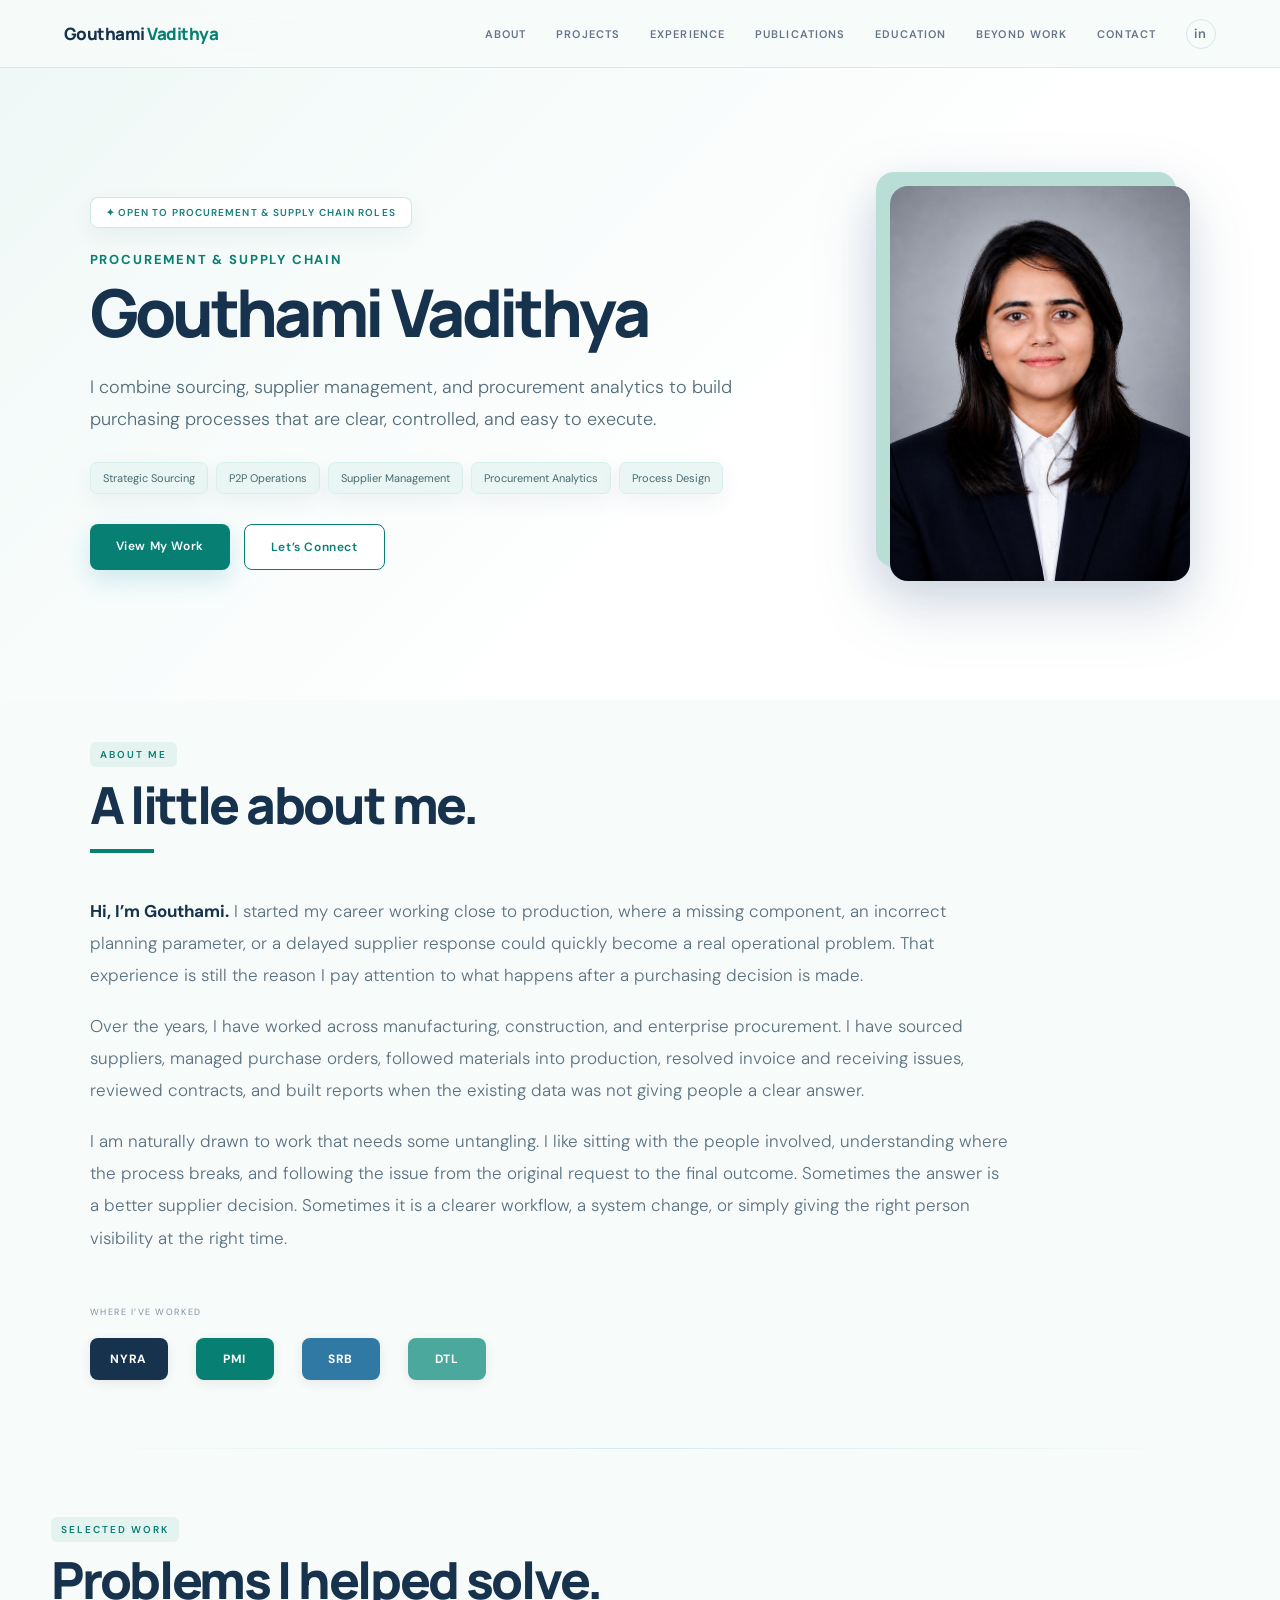
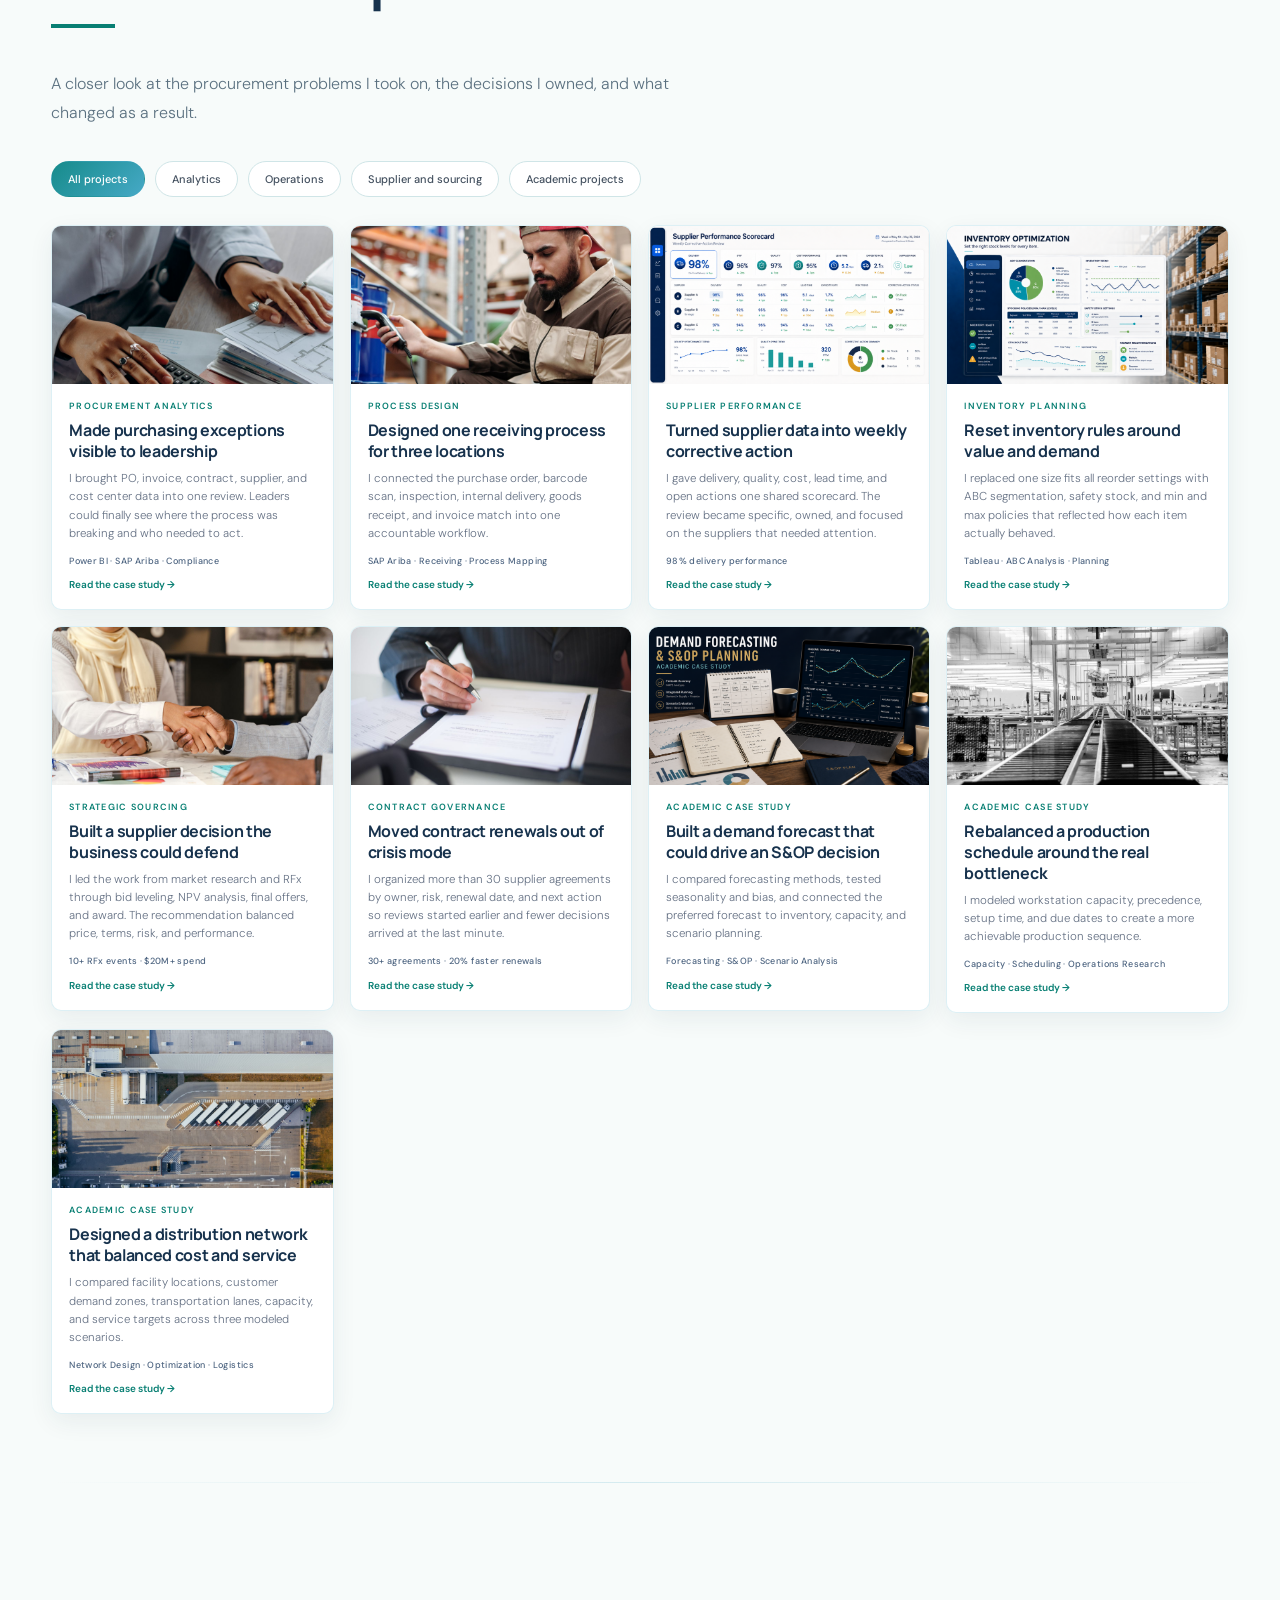
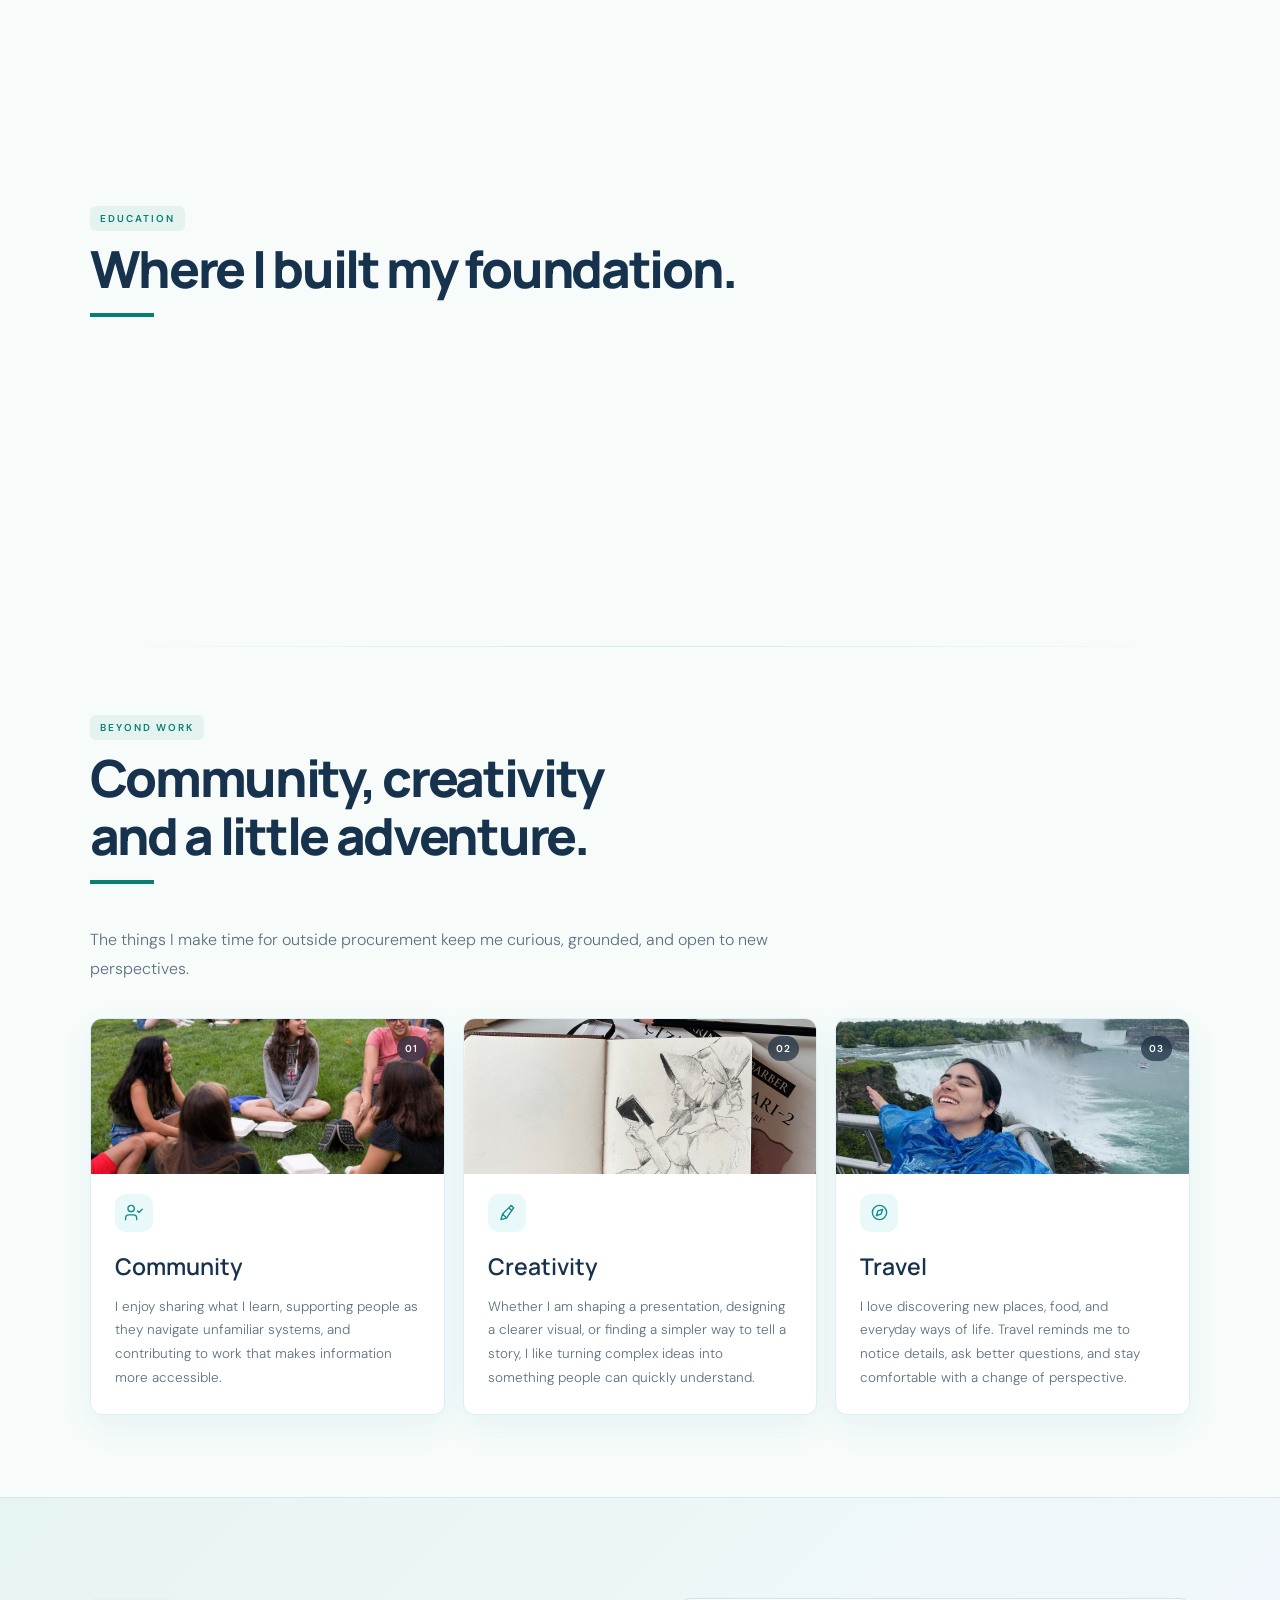
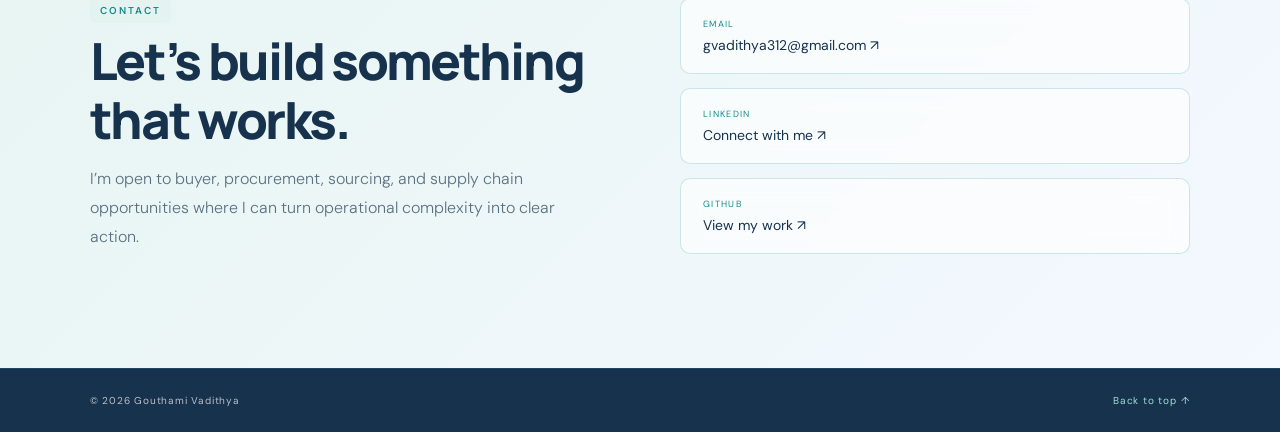
==== commit 6f7989e5: "Add files via upload" ====
--- a/index.html
+++ b/index.html
@@ -67,7 +67,7 @@
     <section class="section experience" id="experience">
       <p class="eyebrow">Experience</p><h2>How I’ve made an <em>impact.</em></h2><div class="rule"></div>
       <div class="timeline">
-        <article><div class="timeline-icon company-mark lhh-mark" aria-hidden="true"><img src="lhh-logo.png" alt=""></div><div class="exp-main"><div class="exp-head"><div><h3>Buyer / Procurement Analyst</h3><h4>LHH · On assignment supporting NYRA</h4><p class="exp-date">June 2026 to Present</p></div></div><ul><li>Own procurement requests from intake through purchase order, turning stakeholder requirements into clear scopes, sourcing paths, and executable buying decisions.</li><li>Evaluate supplier proposals, pricing, commercial terms, and service risks to build recommendations that balance cost, continuity, and business need.</li><li>Resolve purchase order, receiving, and invoice exceptions in SAP Ariba by coordinating requesters, suppliers, and Accounts Payable, keeping critical purchases moving while strengthening process control.</li></ul></div></article>
+        <article><div class="timeline-icon company-mark lhh-mark" aria-hidden="true"><img src="lhh-logo.png" alt=""></div><div class="exp-main"><div class="exp-head"><div><h3>Buyer / Procurement Analyst</h3><h4>LHH · On assignment supporting NYRA</h4><p class="exp-date">June 2026 to Present</p></div></div><ul><li>Lead competitive sourcing across technology, facilities, logistics, and materials, translating complex stakeholder requirements into RFx strategies, bid evaluations, commercial comparisons, and defensible award recommendations.</li><li>Administer the end-to-end P2P process in SAP Ariba across requisitions, purchase orders, change orders, receiving, and invoice reconciliation, tracing exceptions to the underlying workflow, master-data, pricing, quantity, tax, or receipt issue.</li><li>Design a centralized receiving model for three locations, connecting Ariba purchase orders with barcode intake, inspection, goods receipt, damage handling, internal distribution, and three-way-match controls while defining the supporting SOP and implementation workflow.</li></ul></div></article>
         <article><div class="timeline-icon company-mark nyra-mark" aria-hidden="true"><img src="nyra-logo.png" alt=""></div><div class="exp-main"><div class="exp-head"><div><h3>Procurement Analyst</h3><h4>New York Racing Association · New York, NY</h4><p class="exp-date">September 2025 to June 2026</p></div></div><ul><li>Managed more than $20M across technology, facilities, logistics, and materials and led 10+ competitive bids that delivered $540K in verified savings.</li><li>Used NPV and payment-term analysis to compare the real cost of supplier offers, lowering total evaluated cost by 9%.</li><li>Reworked the exception process for 150+ monthly invoices and cut three-way-match resolution time by 45%.</li></ul></div></article>
         <article><div class="timeline-icon company-mark pmi-mark" aria-hidden="true"><img src="pmi-logo.svg" alt=""></div><div class="exp-main"><div class="exp-head"><div><h3>Buyer</h3><h4>Pragathi Micro Instruments · Hyderabad</h4><p class="exp-date">March 2021 to August 2023</p></div></div><ul><li>Purchased electronic components and PCBs from more than 30 suppliers using MRP demand and production priorities.</li><li>Kept on-time delivery at 95% and reduced excess stock by 15% by correcting planning parameters.</li></ul></div></article>
         <article><div class="timeline-icon company-mark srb-mark" aria-hidden="true"><img src="srb-logo.svg" alt=""></div><div class="exp-main"><div class="exp-head"><div><h3>Supply Chain Analyst</h3><h4>SRB Construction L.L.C. · Hyderabad</h4><p class="exp-date">January 2020 to March 2021</p></div></div><ul><li>Coordinated material flow and supplier performance across active construction sites and $850K in annual spend.</li><li>Used SAP data and 5 Why analysis to find recurring material issues and reduce production interruptions by 23%.</li></ul></div></article>
--- a/styles.css
+++ b/styles.css
@@ -854,30 +854,9 @@
 .hero{
   min-height:700px;
   padding-top:125px;
-  background:
-    linear-gradient(90deg,rgba(8,127,115,.07) 1px,transparent 1px),
-    linear-gradient(rgba(8,127,115,.07) 1px,transparent 1px),
-    linear-gradient(135deg,#f2faf8 0%,#ffffff 62%);
-  background-size:42px 42px,42px 42px,auto;
-}
-.hero:before{
-  width:170px;
-  height:170px;
-  right:7vw;
-  top:105px;
-  border-radius:28px;
-  background:#d9f0eb;
-  transform:rotate(12deg);
-}
-.hero:after{
-  width:100px;
-  height:100px;
-  left:4vw;
-  bottom:65px;
-  border-radius:24px;
-  background:#dcebf4;
-  transform:rotate(-12deg);
-}
+  background:linear-gradient(135deg,#eef8f6 0%,#ffffff 62%);
+}
+.hero:before,.hero:after{display:none}
 .hero-copy{max-width:850px}
 .hero h1{
   display:flex;
@@ -968,11 +947,7 @@
   box-shadow:0 6px 18px rgba(23,50,77,.12);
 }
 .contact.section{
-  background:
-    linear-gradient(90deg,rgba(8,127,115,.06) 1px,transparent 1px),
-    linear-gradient(rgba(8,127,115,.06) 1px,transparent 1px),
-    #eaf6f3;
-  background-size:36px 36px;
+  background:linear-gradient(135deg,#e7f5f2,#f4f8ff);
 }
 footer{background:#17324d;color:rgba(255,255,255,.7)}
 footer a{color:#9ee1d7}
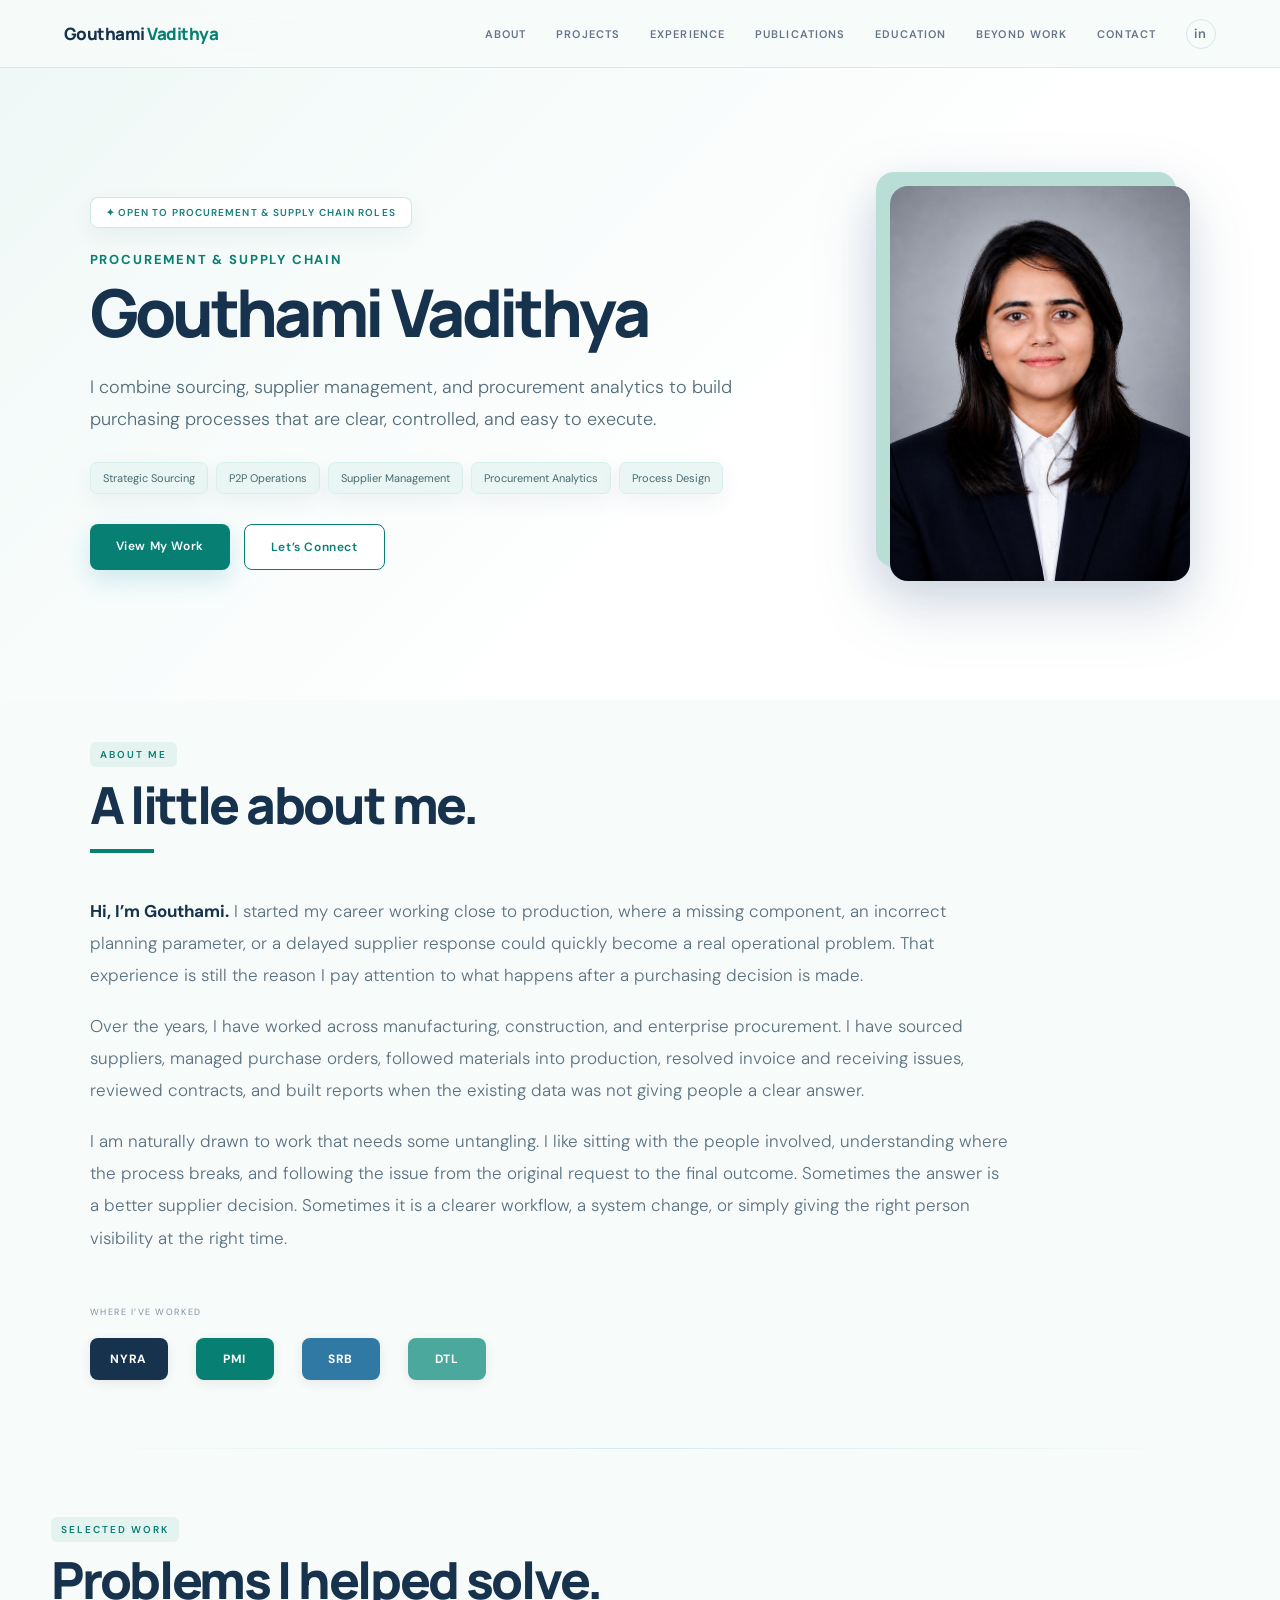
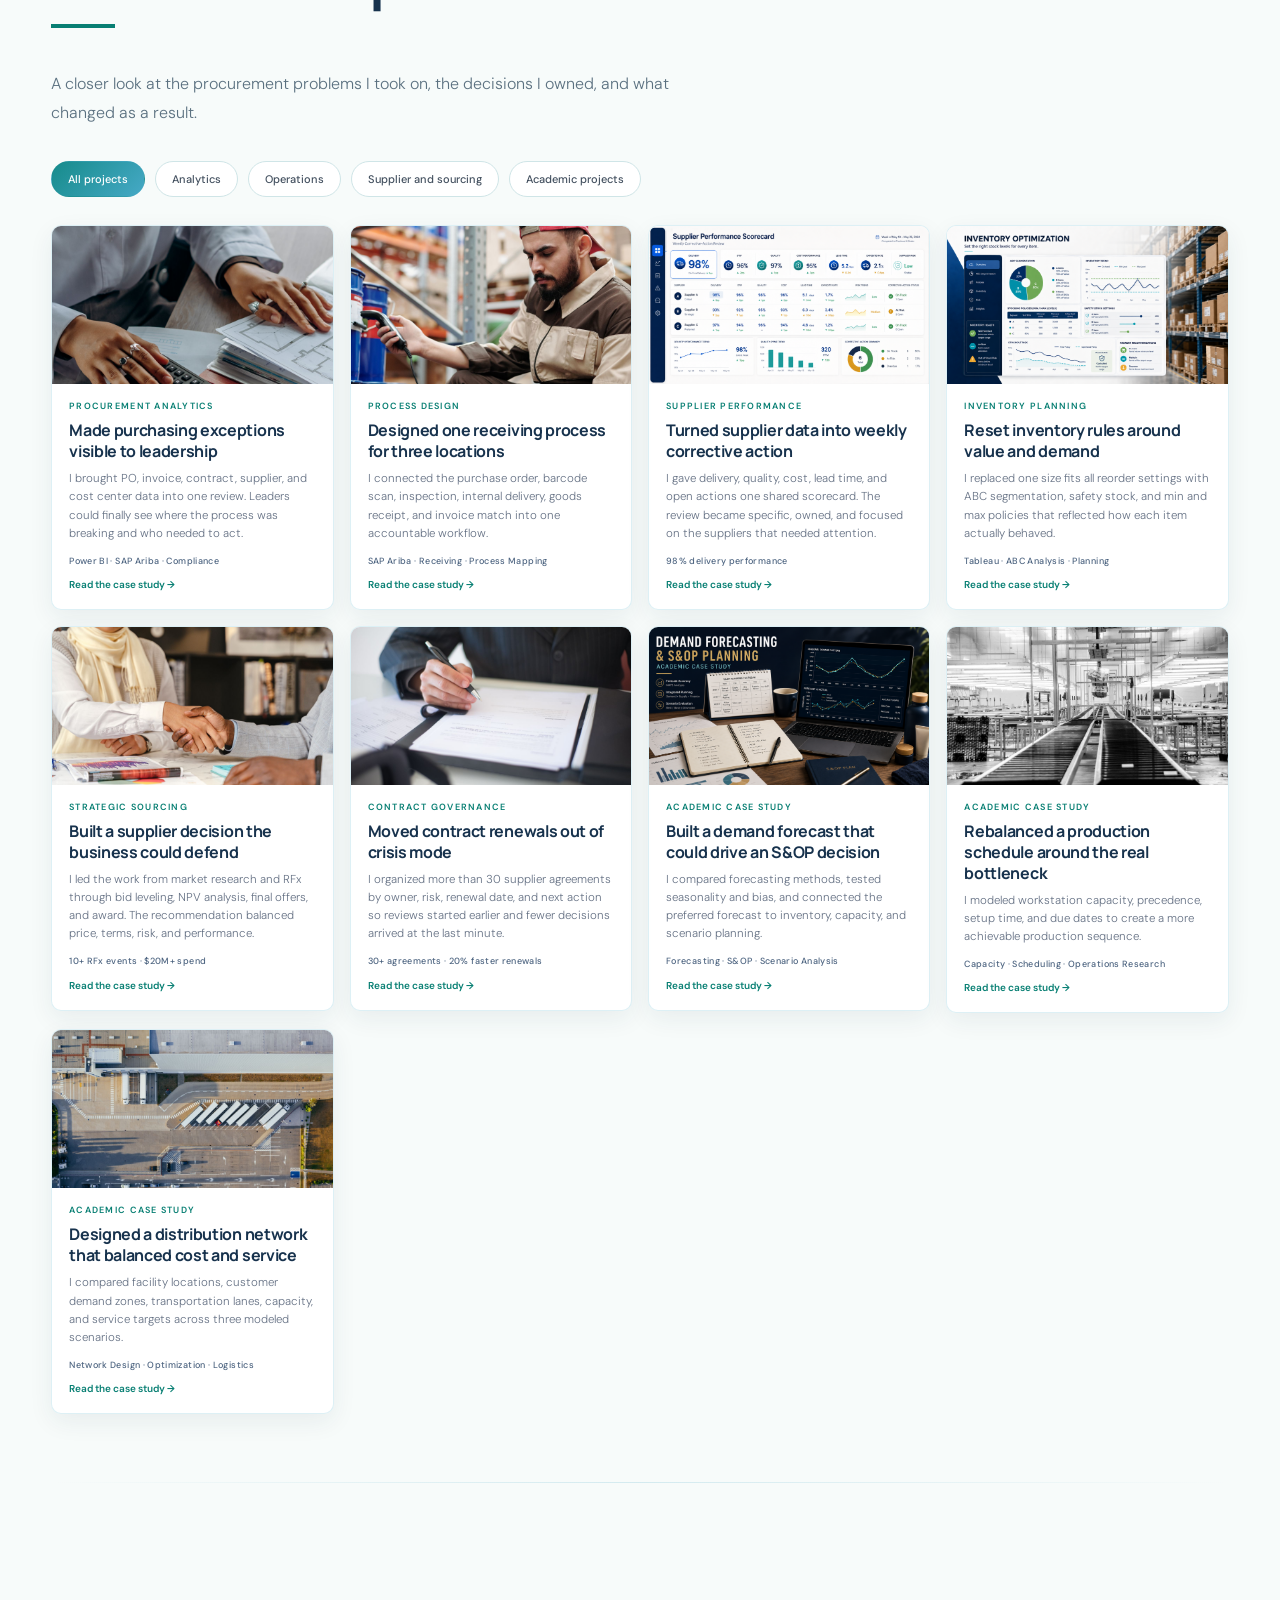
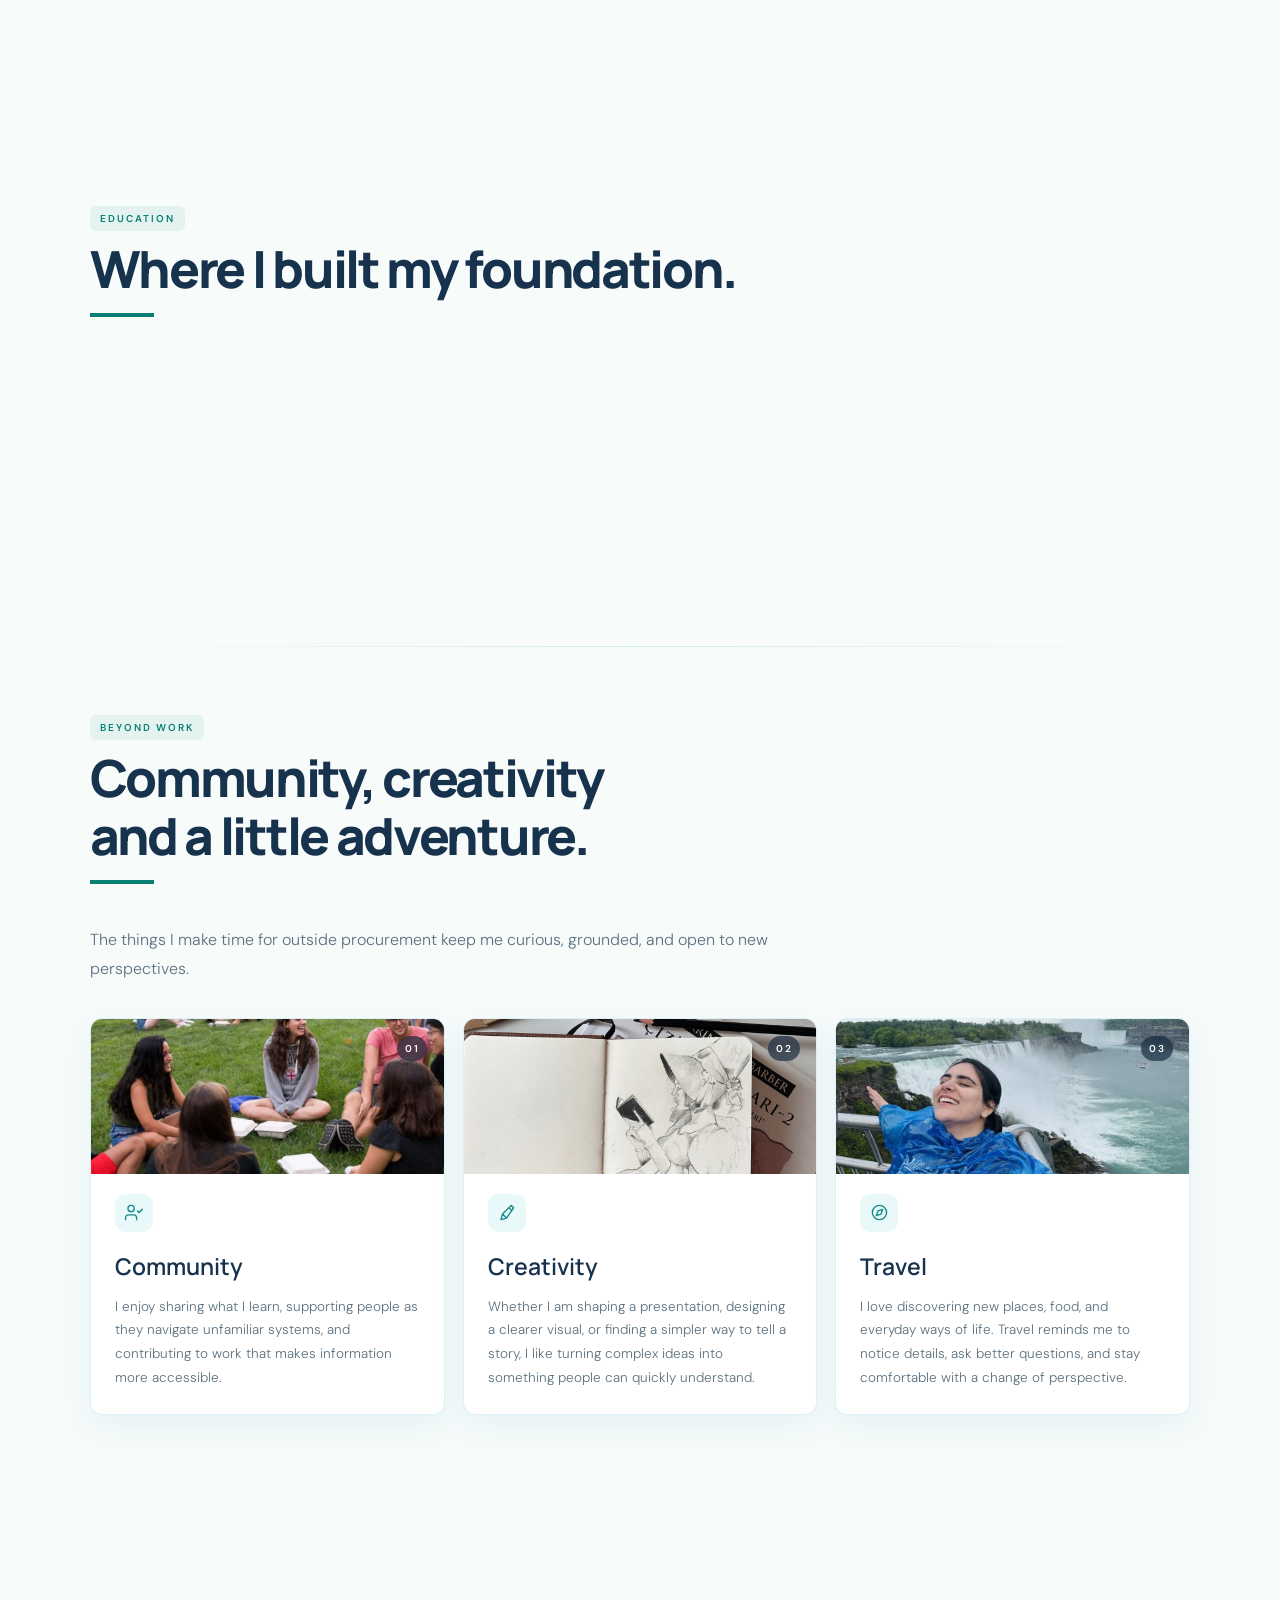
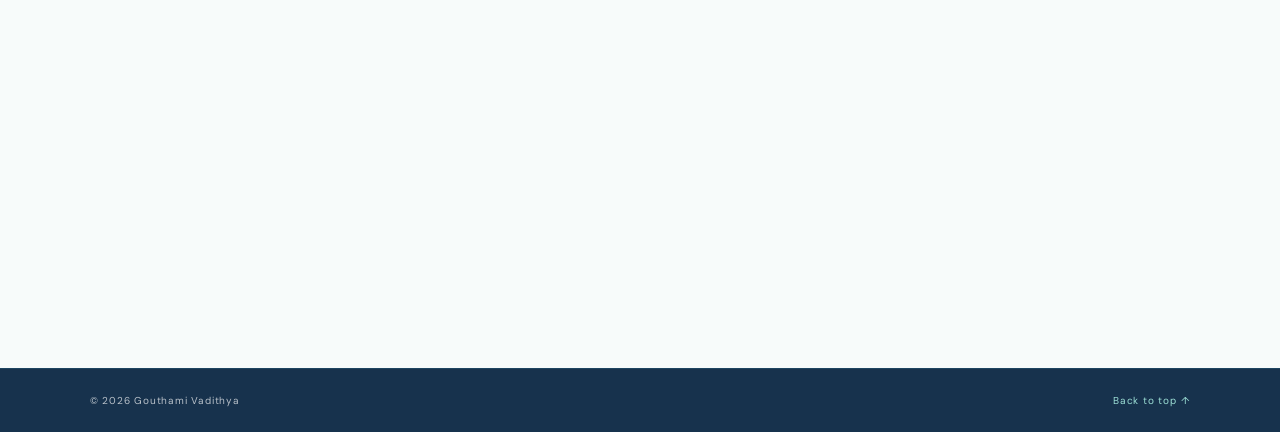
==== commit ecd9fe0f: "Add files via upload" ====
--- a/index.html
+++ b/index.html
@@ -98,7 +98,7 @@
     <section class="section education" id="education">
       <p class="eyebrow">Education</p><h2>Where I built my <em>foundation.</em></h2><div class="rule"></div>
       <div class="education-card">
-        <div class="education-mark">UNH</div>
+        <div class="education-mark"><img src="unh-logo.svg" alt="University of New Haven logo"></div>
         <div class="education-copy">
           <span class="education-date">AUG 2023 TO MAY 2025</span>
           <h3>Master of Science in Engineering & Operations Management</h3>
--- a/styles.css
+++ b/styles.css
@@ -264,6 +264,13 @@
   font:600 16px var(--serif);
   letter-spacing:.08em;
 }
+.education-mark img{
+  display:block;
+  width:100%;
+  height:100%;
+  object-fit:contain;
+  border-radius:16px;
+}
 .education-date{font-size:10px;color:#78879a;letter-spacing:.1em}
 .education-copy h3{font:600 24px/1.35 var(--serif);margin:9px 0 5px;color:var(--ink)}
 .education-copy h4{font-size:14px;color:var(--blue);font-weight:500;margin:0 0 14px}
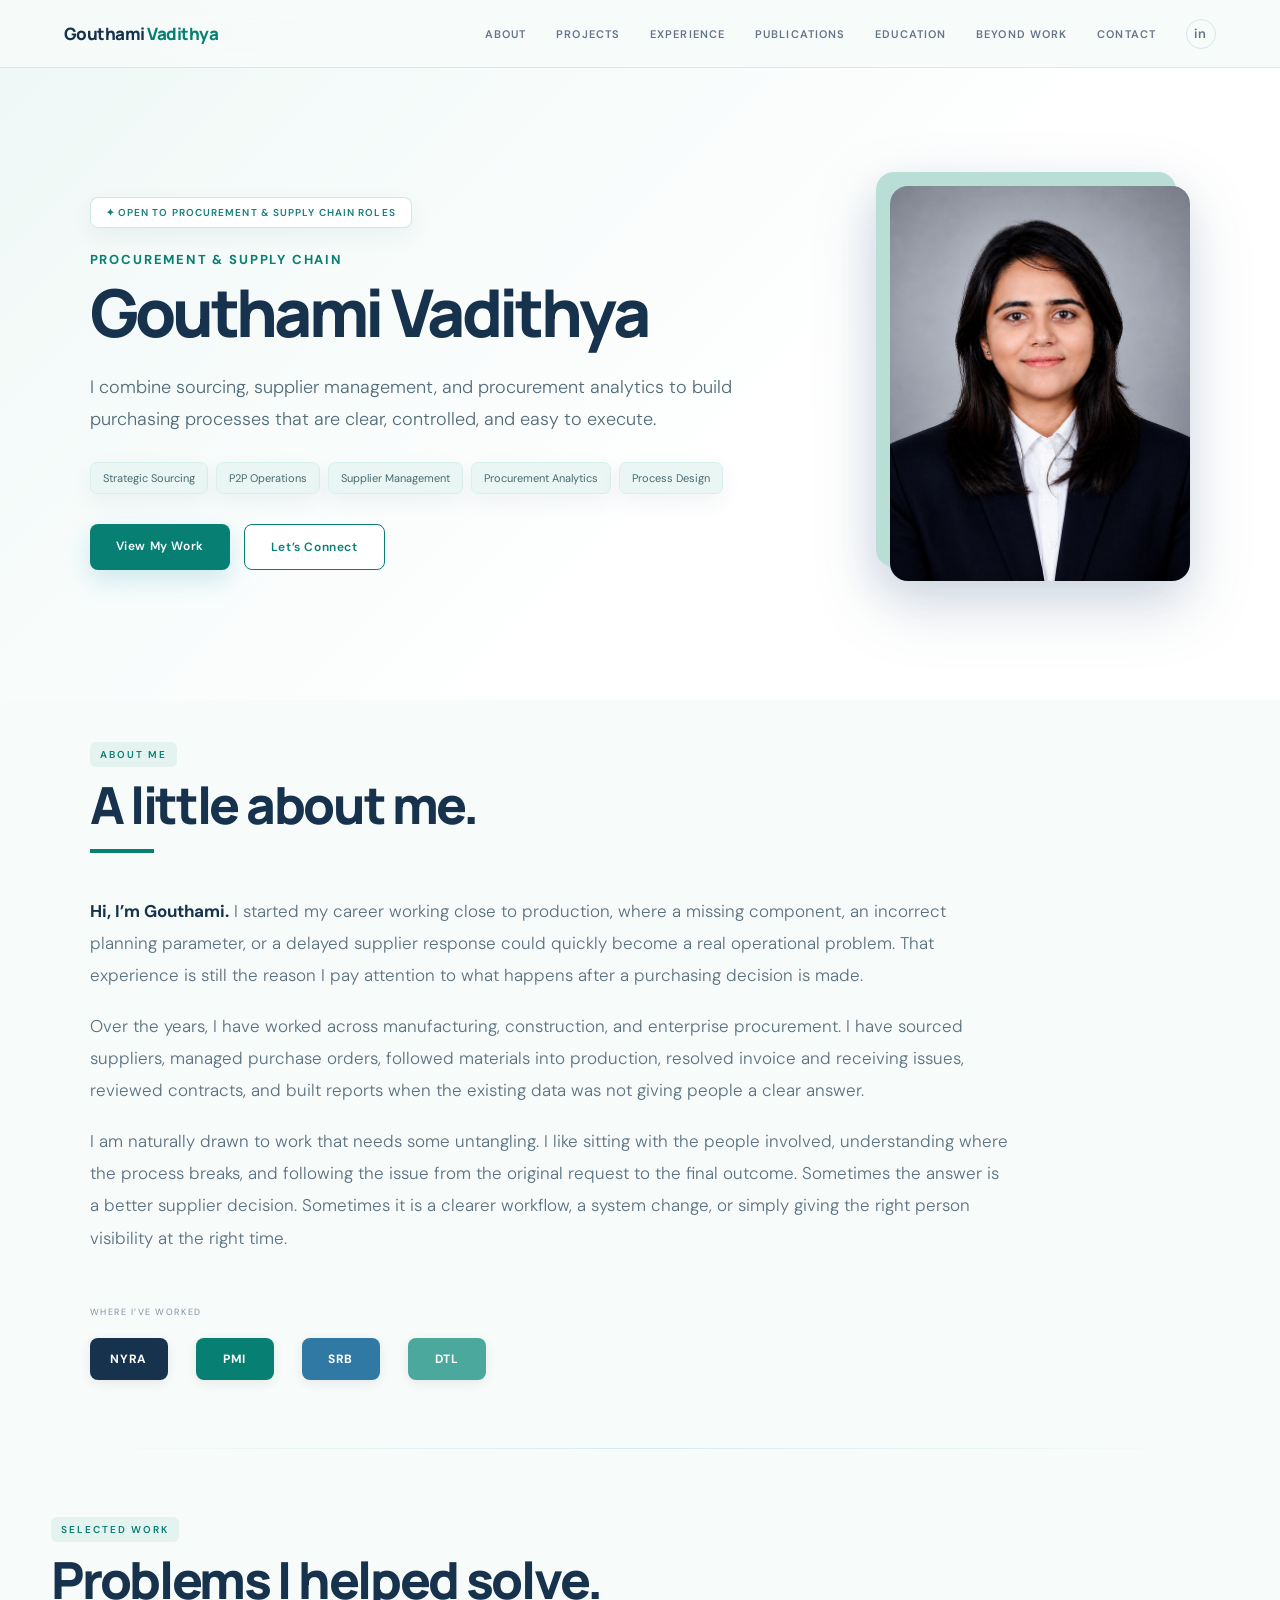
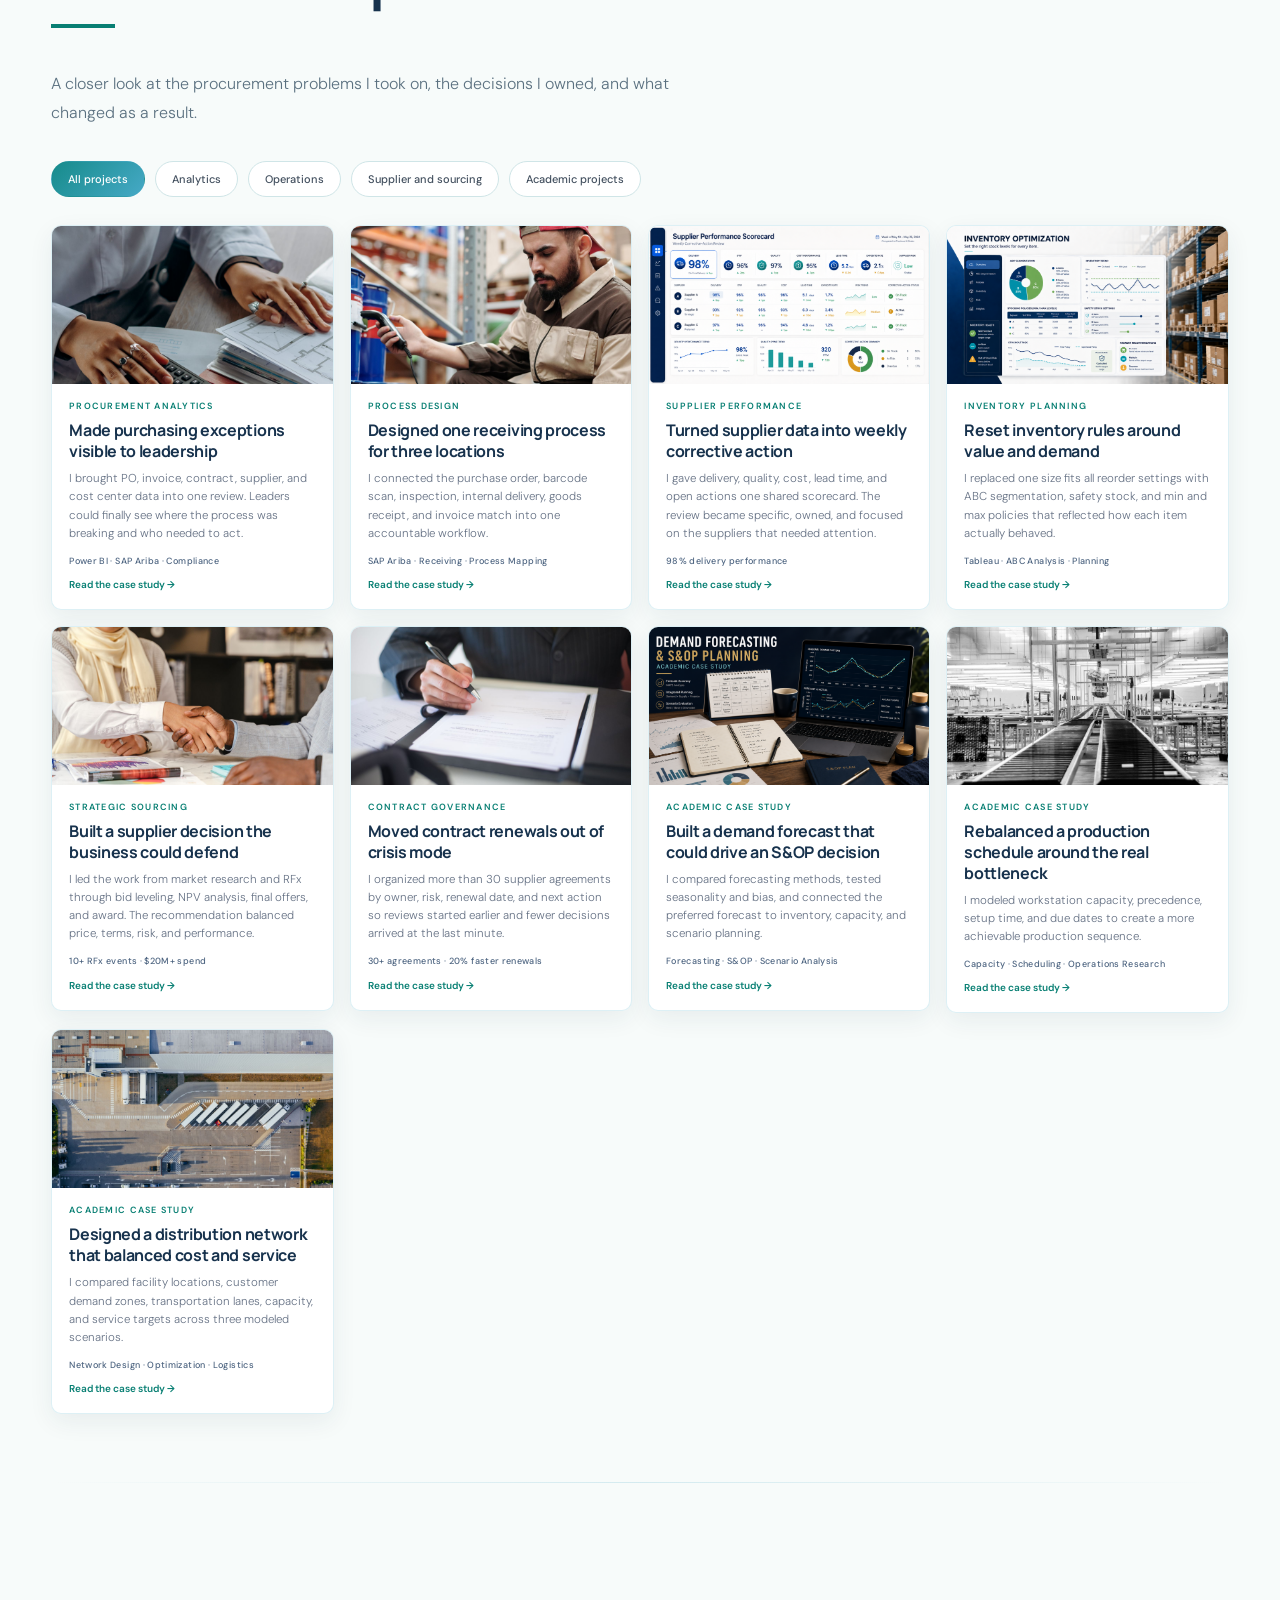
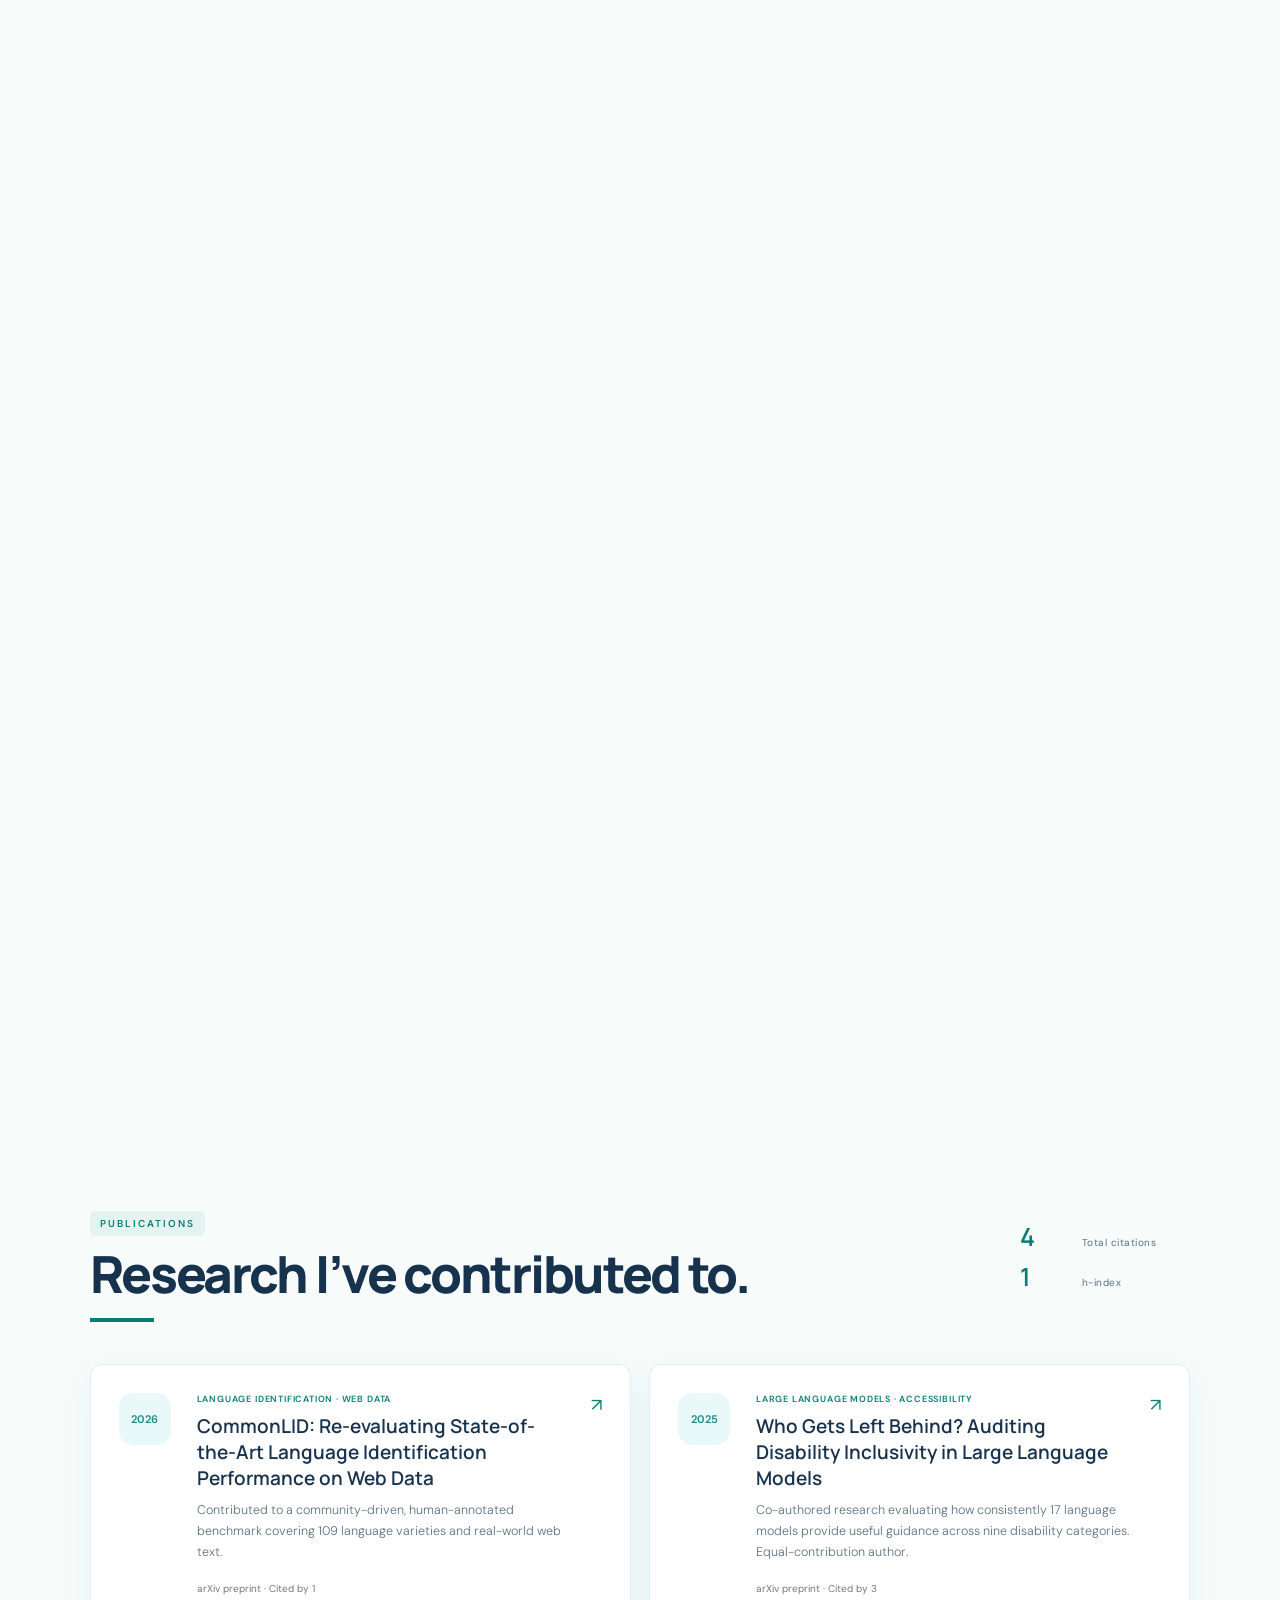
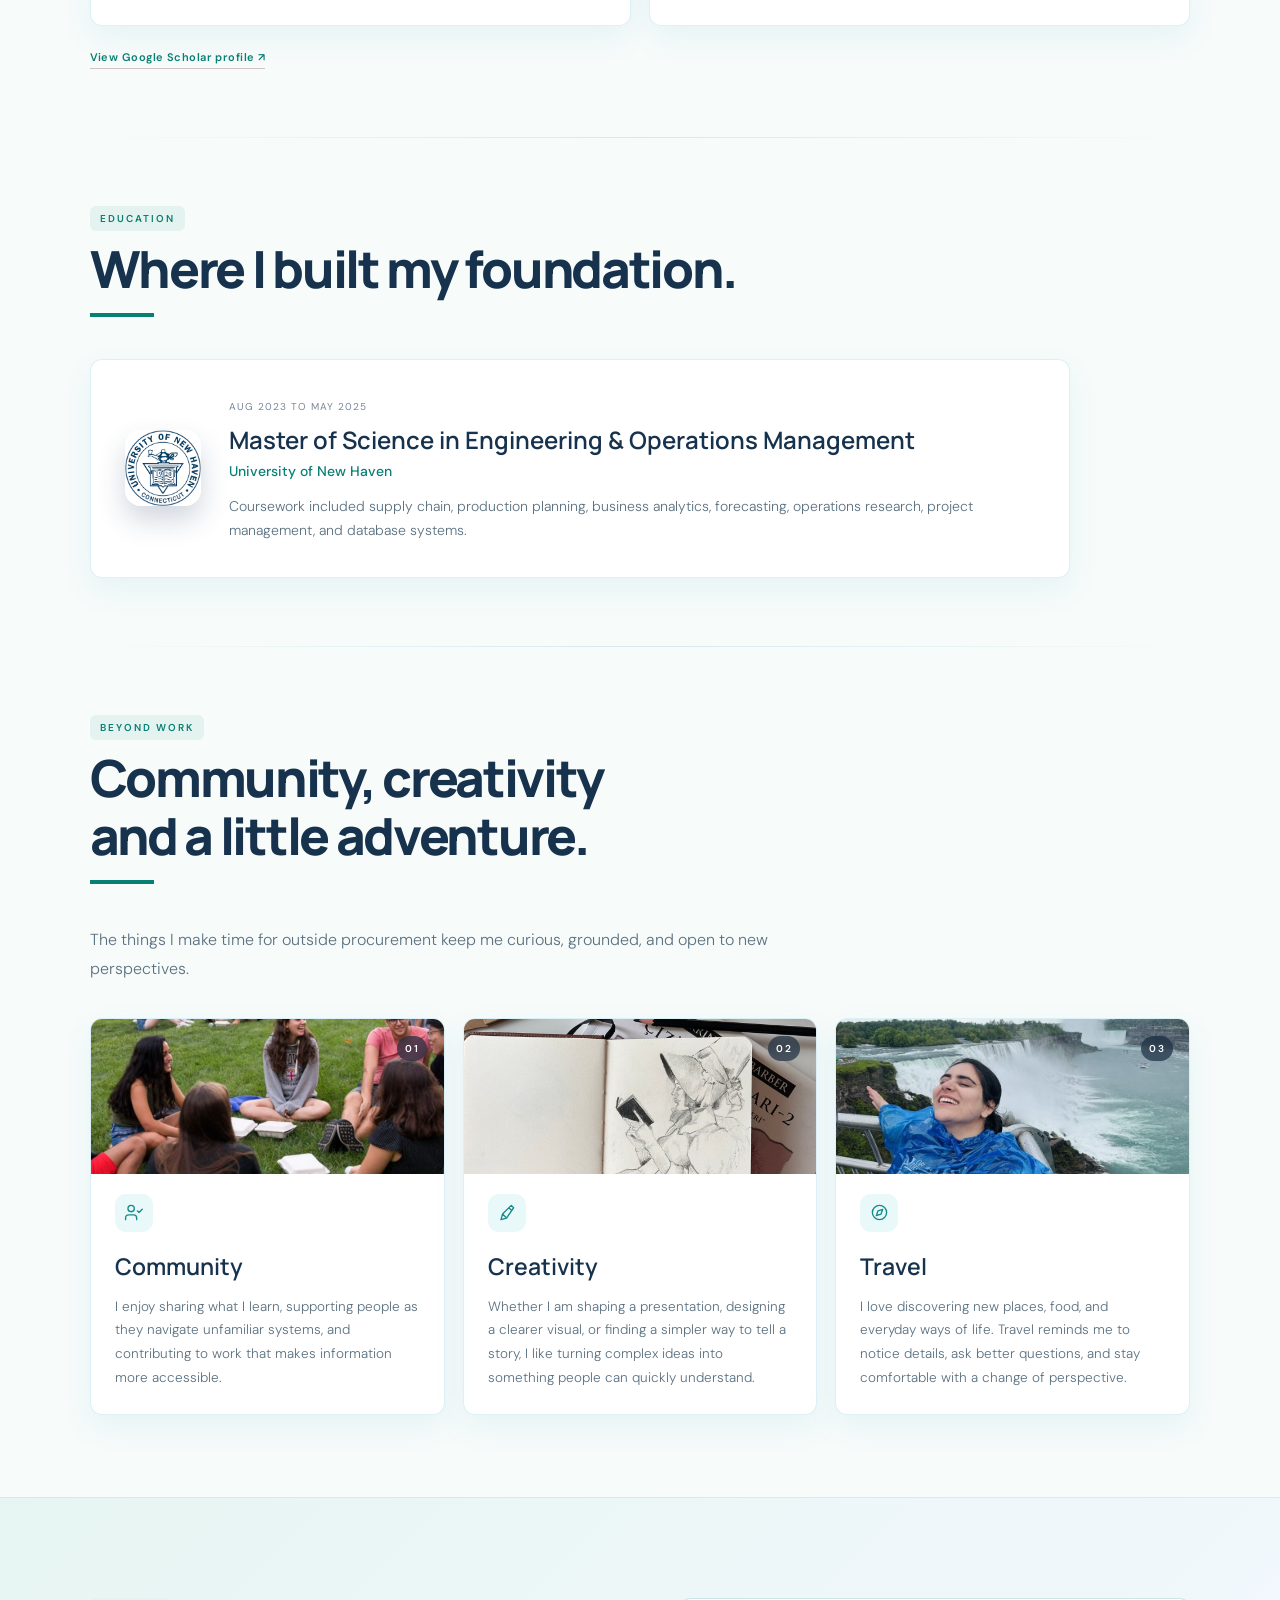
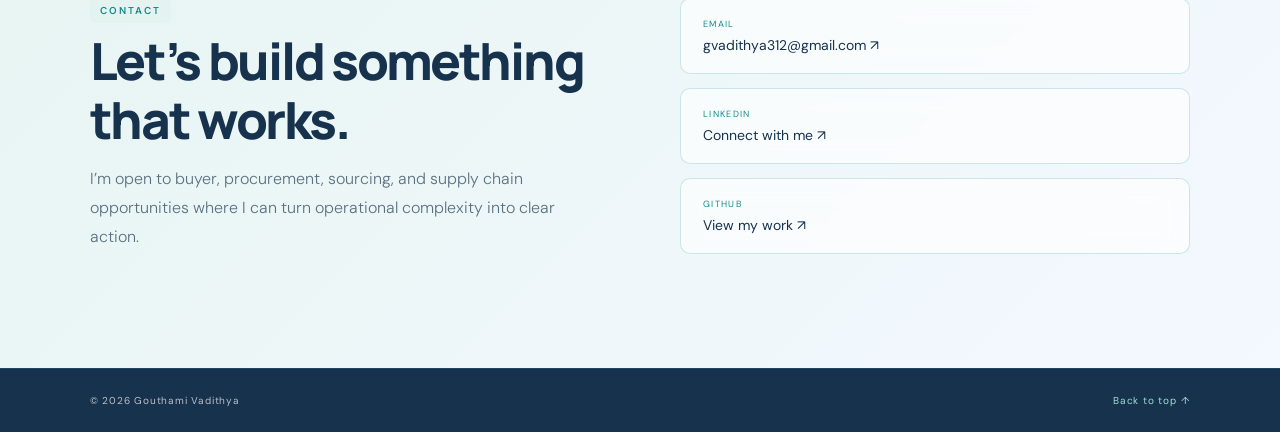
==== commit 2ef993c6: "Add files via upload" ====
--- a/index.html
+++ b/index.html
@@ -98,7 +98,7 @@
     <section class="section education" id="education">
       <p class="eyebrow">Education</p><h2>Where I built my <em>foundation.</em></h2><div class="rule"></div>
       <div class="education-card">
-        <div class="education-mark"><img src="unh-logo.svg" alt="University of New Haven logo"></div>
+        <div class="education-mark"><img src="unh-logo.png" width="76" height="76" alt="University of New Haven Chargers logo"></div>
         <div class="education-copy">
           <span class="education-date">AUG 2023 TO MAY 2025</span>
           <h3>Master of Science in Engineering & Operations Management</h3>
--- a/styles.css
+++ b/styles.css
@@ -961,3 +961,35 @@
 @media(max-width:920px){
   .hero-name,.hero h1 em{white-space:normal}
 }
+
+/* Fixed education logo sizing */
+.education-card{
+  grid-template-columns:76px minmax(0,1fr);
+  align-items:center;
+}
+.education-mark{
+  width:76px!important;
+  min-width:76px;
+  max-width:76px;
+  height:76px!important;
+  min-height:76px;
+  max-height:76px;
+  padding:0;
+  overflow:hidden;
+  border-radius:16px;
+  background:#fff;
+}
+.education-mark img{
+  display:block!important;
+  width:76px!important;
+  min-width:76px;
+  max-width:76px;
+  height:76px!important;
+  min-height:76px;
+  max-height:76px;
+  object-fit:contain!important;
+  border-radius:14px;
+}
+@media(max-width:820px){
+  .education-card{grid-template-columns:76px minmax(0,1fr)}
+}
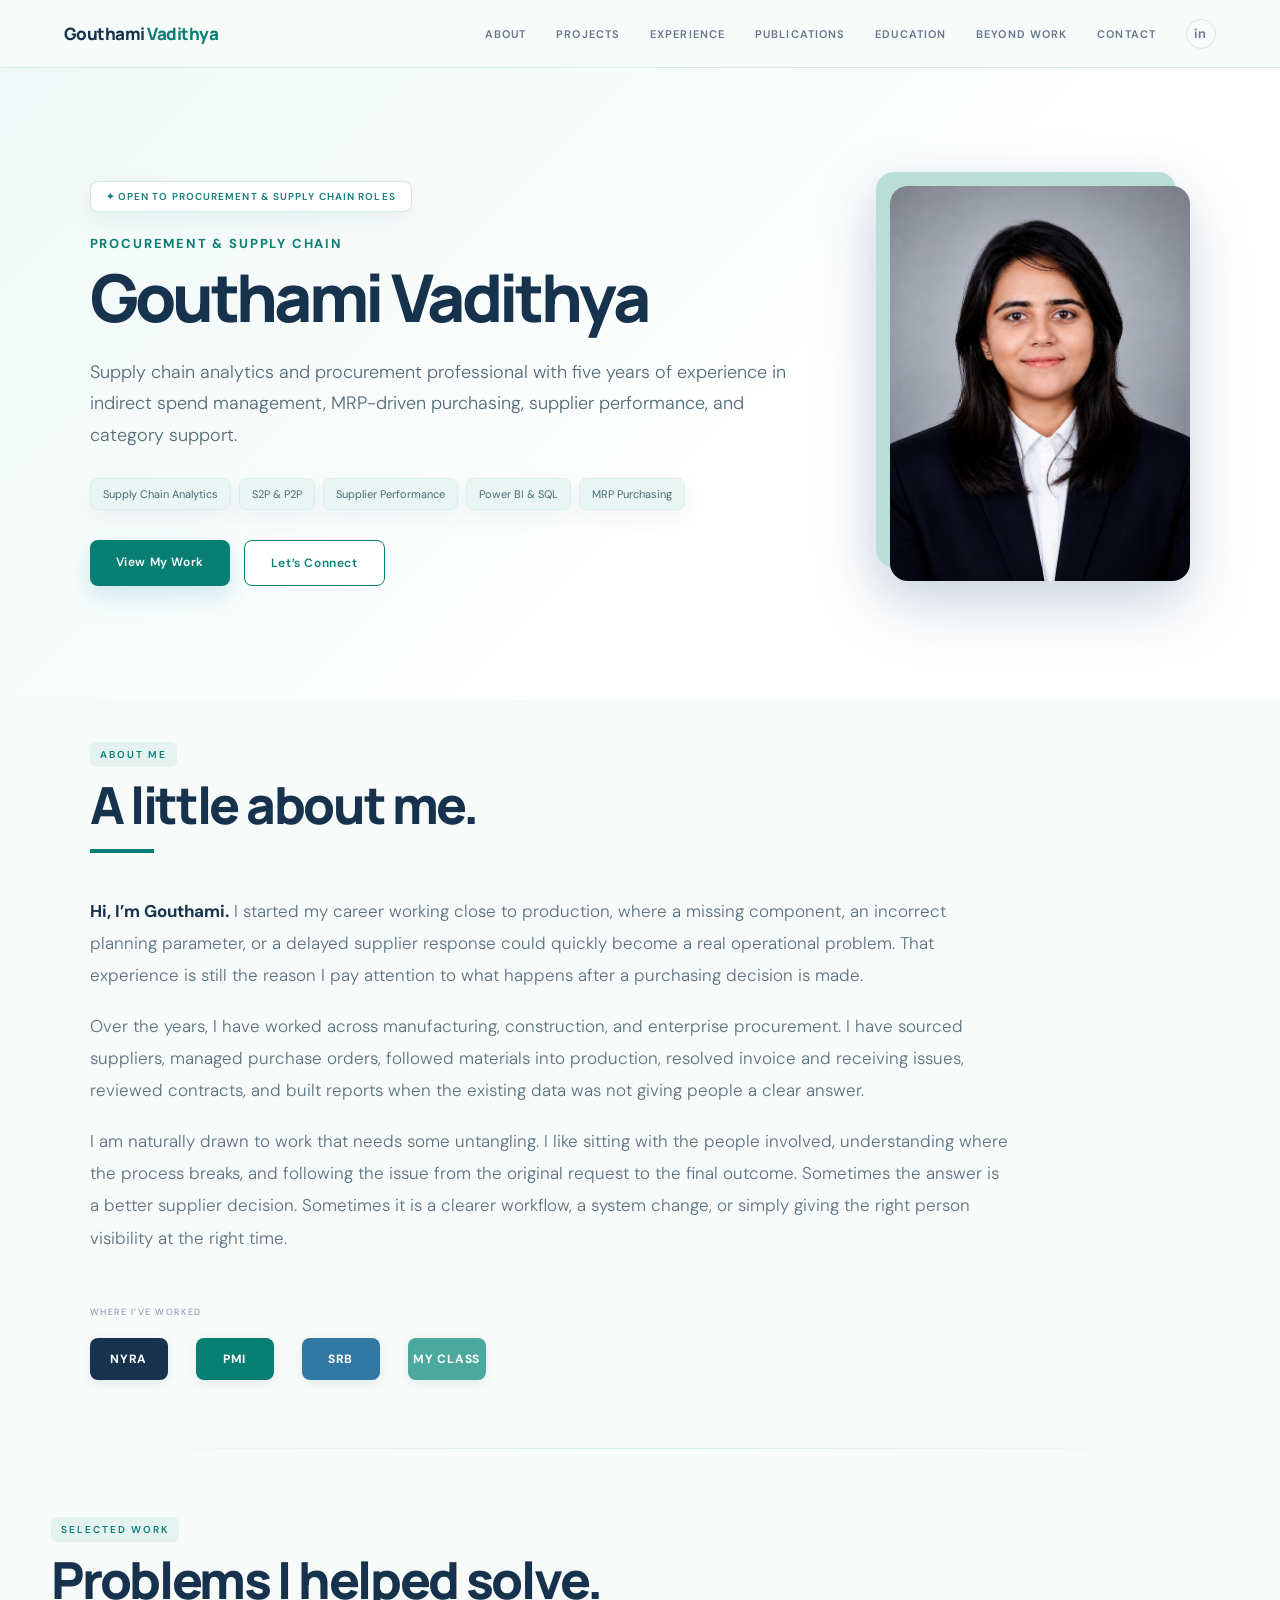
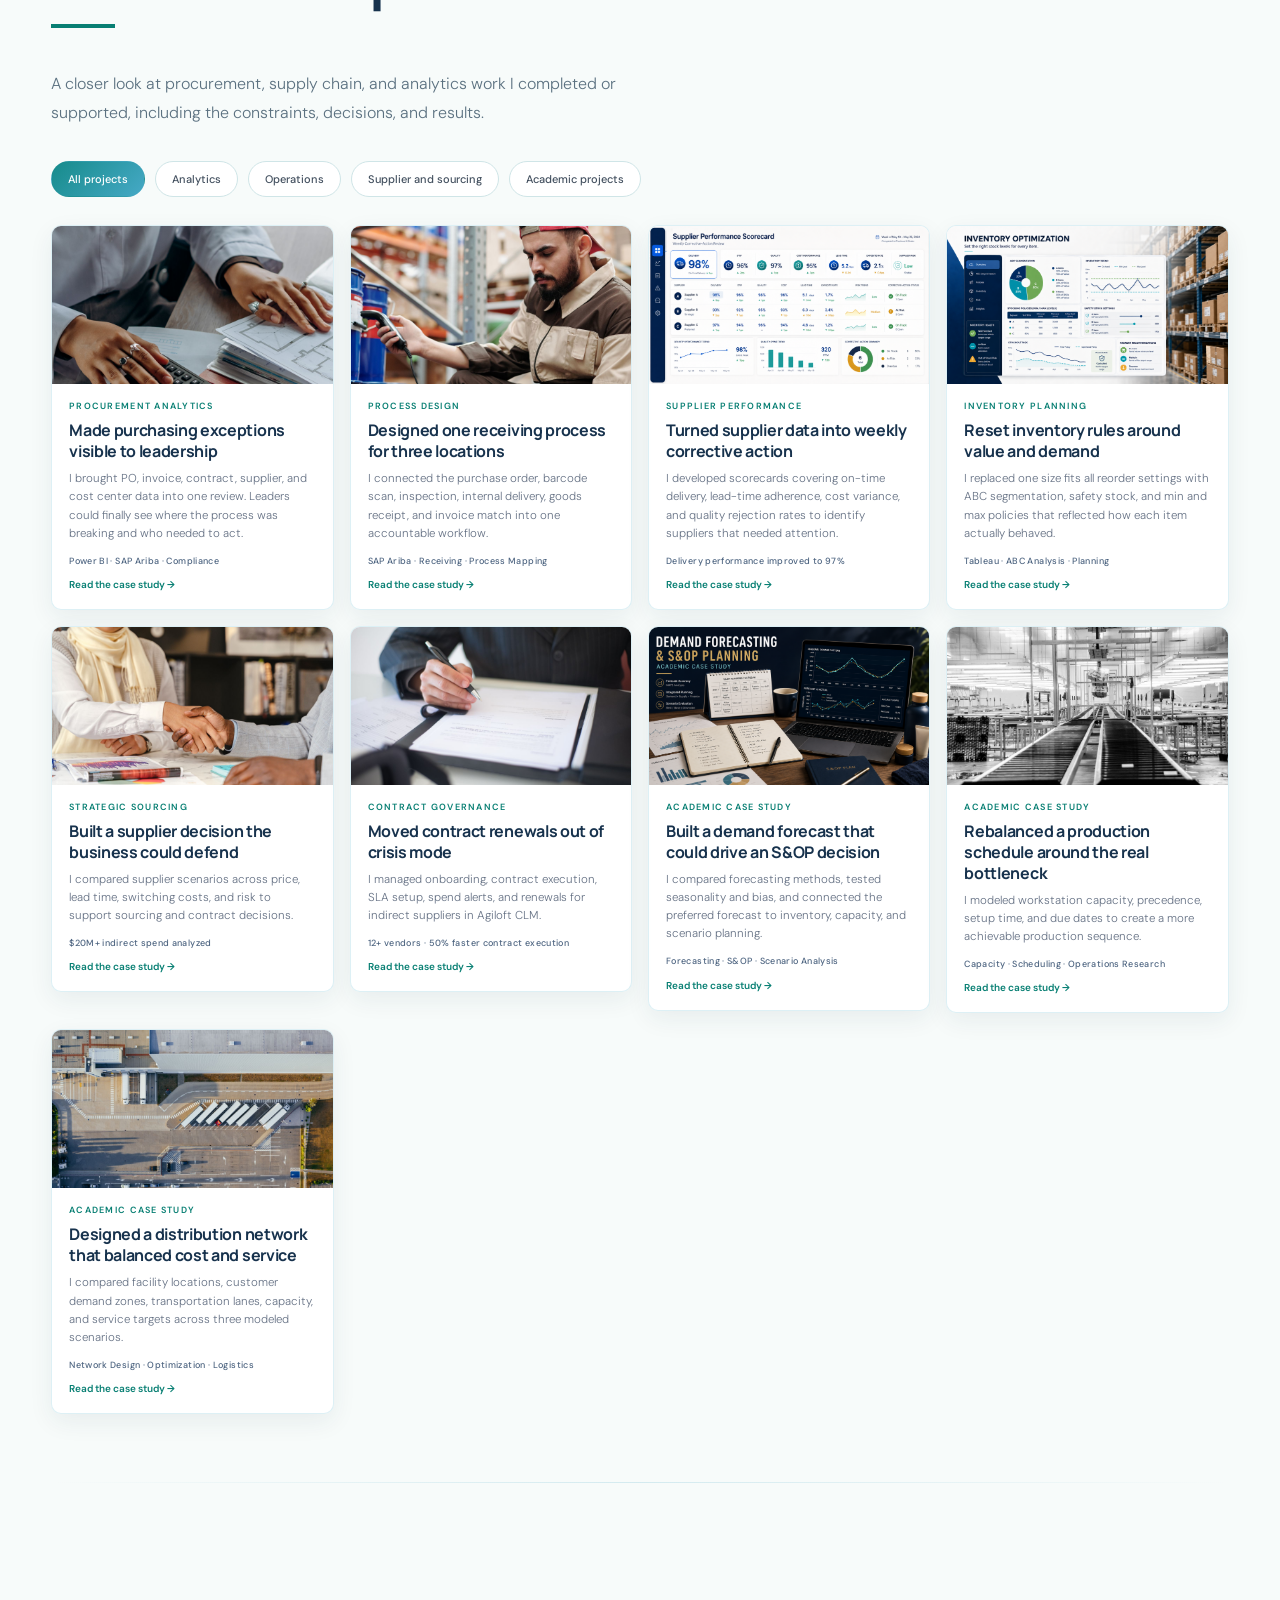
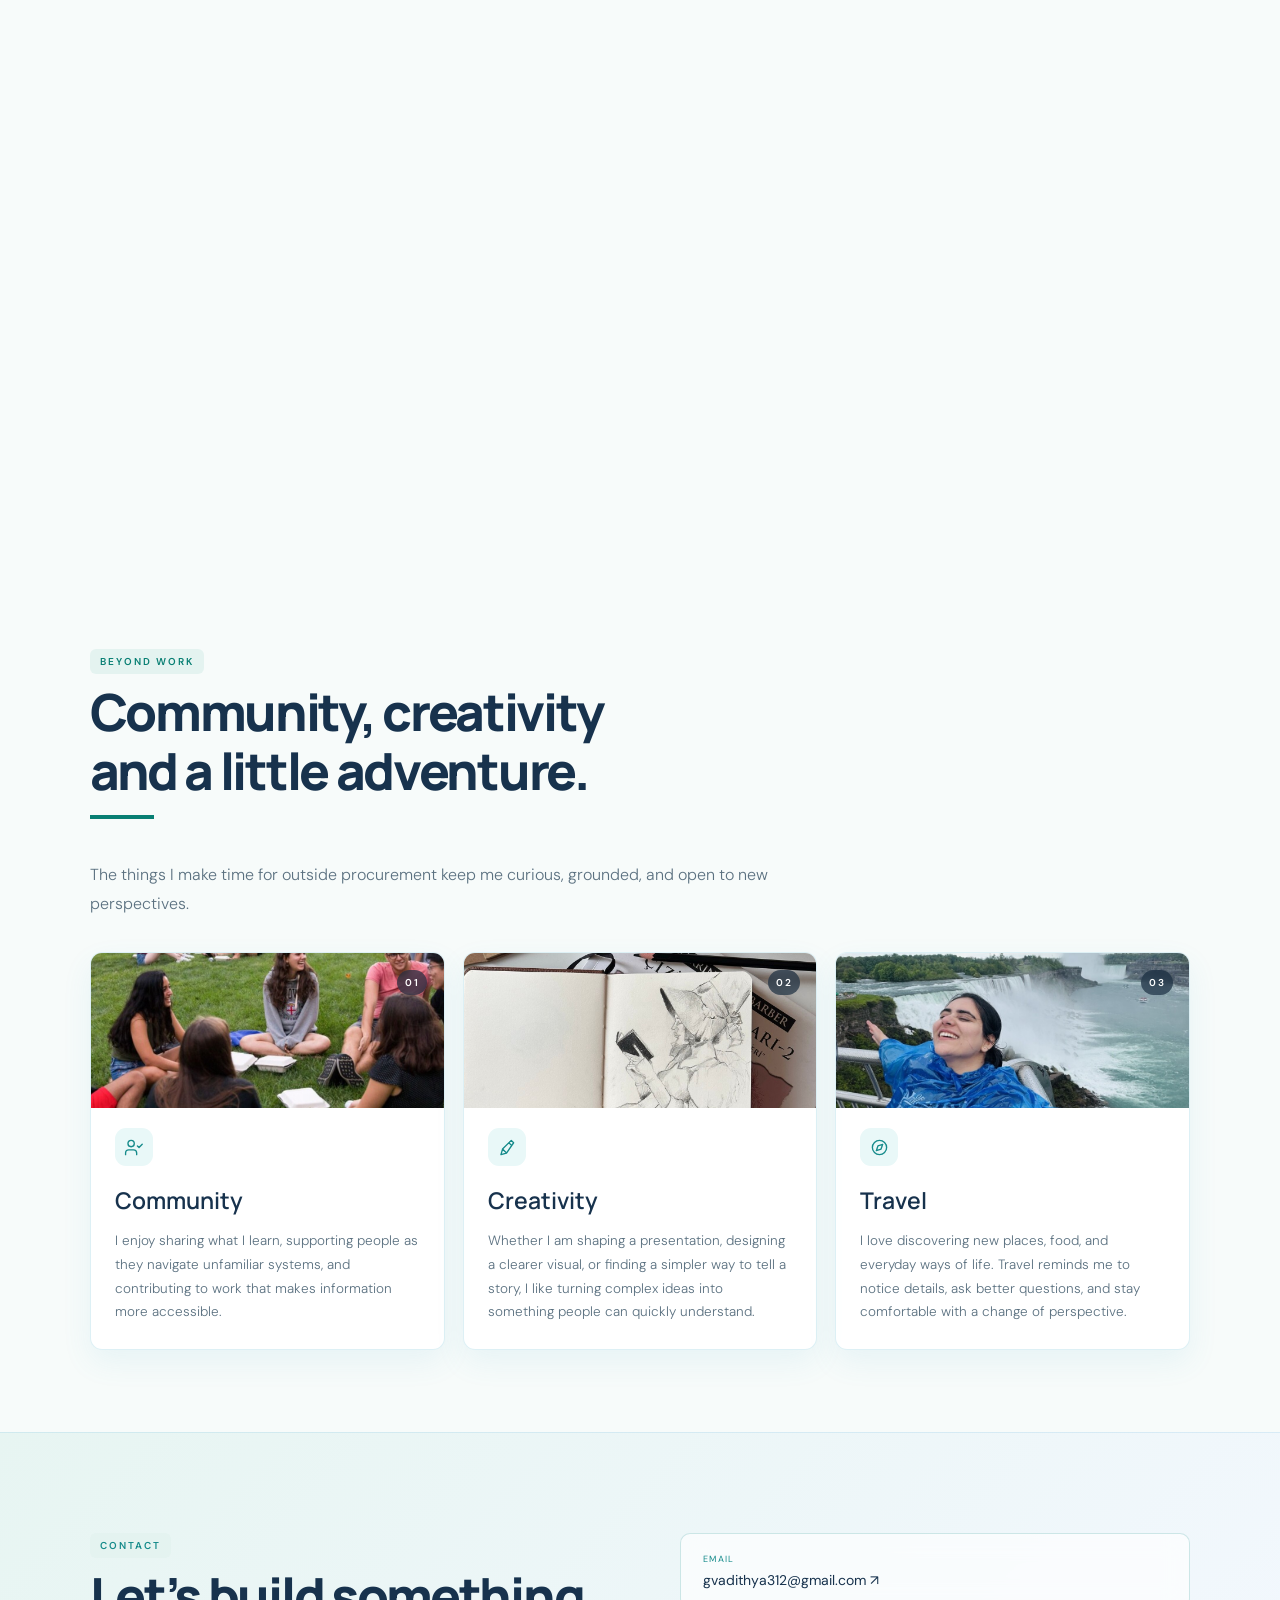
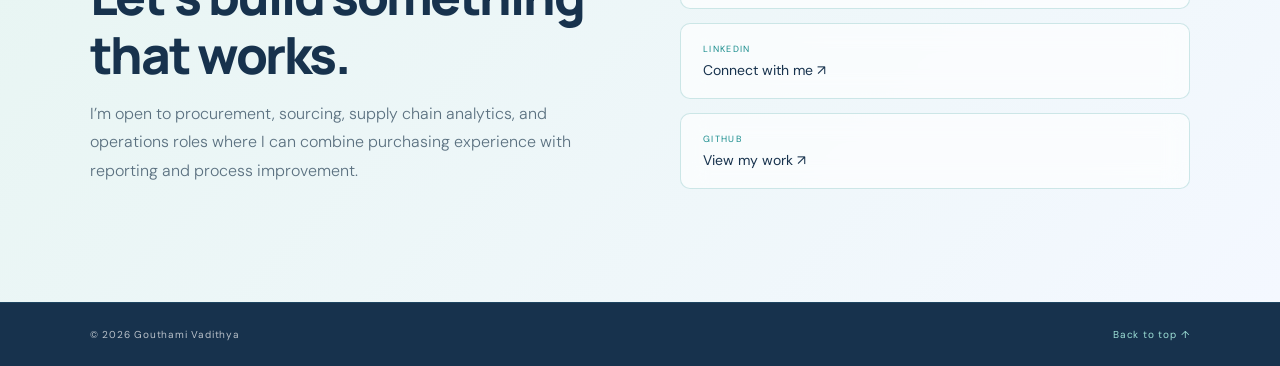
==== commit 298bf0c6: "Align portfolio content with current resume" ====
--- a/index.html
+++ b/index.html
@@ -1,223 +1,775 @@
 <!doctype html>
 <html lang="en">
-<head>
-  <meta charset="UTF-8">
-  <meta name="viewport" content="width=device-width, initial-scale=1">
-  <meta name="description" content="Gouthami Vadithya, procurement, sourcing and supply chain portfolio.">
-  <title>Gouthami Vadithya | Procurement & Supply Chain</title>
-  <link rel="preconnect" href="https://fonts.googleapis.com">
-  <link rel="preconnect" href="https://fonts.gstatic.com" crossorigin>
-  <link href="https://fonts.googleapis.com/css2?family=DM+Sans:wght@400;500;600;700&family=Manrope:wght@500;600;700;800&display=swap" rel="stylesheet">
-  <link rel="stylesheet" href="styles.css">
-</head>
-<body>
-  <header class="top-nav">
-    <a class="brand" href="#home">Gouthami <span>Vadithya</span></a>
-    <nav>
-      <a href="#about">About</a><a href="#projects">Projects</a><a href="#experience">Experience</a><a href="#publications">Publications</a><a href="#education">Education</a><a href="#beyond">Beyond Work</a><a href="#contact">Contact</a>
-      <a class="social" href="https://www.linkedin.com/in/gouthami-vadithya/" target="_blank" rel="noreferrer">in</a>
-    </nav>
-  </header>
-
-  <main>
-    <section class="hero" id="home">
-      <div class="hero-copy">
-        <span class="badge">✦ Open to procurement & supply chain roles</span>
-        <h1><span class="hero-role">Procurement &amp; Supply Chain</span><span class="hero-name">Gouthami Vadithya</span></h1>
-        <p>I combine sourcing, supplier management, and procurement analytics to build purchasing processes that are clear, controlled, and easy to execute.</p>
-        <div class="chips"><span>Strategic Sourcing</span><span>P2P Operations</span><span>Supplier Management</span><span>Procurement Analytics</span><span>Process Design</span></div>
-        <div class="actions"><a class="btn primary" href="#projects">View My Work</a><a class="btn outline" href="#contact">Let’s Connect</a></div>
-      </div>
-      <div class="photo-frame"><img src="gouthami-vadithya.png" alt="Gouthami Vadithya"></div>
-    </section>
-
-    <section class="section about" id="about">
-      <p class="eyebrow">About Me</p><h2>A little about me.</h2><div class="rule"></div>
-      <div class="about-copy">
-        <p><strong>Hi, I’m Gouthami.</strong> I started my career working close to production, where a missing component, an incorrect planning parameter, or a delayed supplier response could quickly become a real operational problem. That experience is still the reason I pay attention to what happens after a purchasing decision is made.</p>
-        <p>Over the years, I have worked across manufacturing, construction, and enterprise procurement. I have sourced suppliers, managed purchase orders, followed materials into production, resolved invoice and receiving issues, reviewed contracts, and built reports when the existing data was not giving people a clear answer.</p>
-        <p>I am naturally drawn to work that needs some untangling. I like sitting with the people involved, understanding where the process breaks, and following the issue from the original request to the final outcome. Sometimes the answer is a better supplier decision. Sometimes it is a clearer workflow, a system change, or simply giving the right person visibility at the right time.</p>
-        <div class="worked"><small>WHERE I’VE WORKED</small><div class="work-logos"><div class="logo nyra">NYRA</div><div class="logo pragathi">PMI</div><div class="logo srb">SRB</div><div class="logo diginique">DTL</div></div></div>
-      </div>
-    </section>
-
-    <section class="section projects" id="projects">
-      <p class="eyebrow">Selected Work</p><h2>Problems I helped <em>solve.</em></h2><div class="rule"></div>
-      <p class="section-intro">A closer look at the procurement problems I took on, the decisions I owned, and what changed as a result.</p>
-      <div class="project-filters" role="group" aria-label="Filter projects">
-        <button class="filter-button active" type="button" data-filter="all">All projects</button>
-        <button class="filter-button" type="button" data-filter="analytics">Analytics</button>
-        <button class="filter-button" type="button" data-filter="operations">Operations</button>
-        <button class="filter-button" type="button" data-filter="supplier">Supplier and sourcing</button>
-        <button class="filter-button" type="button" data-filter="academic">Academic projects</button>
-      </div>
-      <div class="project-grid">
-        <a class="project-card" data-category="analytics" href="projects/invoice-before-po/"><div class="project-image-wrap"><img class="project-image" src="project-invoice-before-po.png" alt="Concept illustration of a procurement compliance dashboard"><span class="project-hover-label">View project</span></div><div class="card-body"><span class="tag">Procurement Analytics</span><h3>Made purchasing exceptions visible to leadership</h3><p>I brought PO, invoice, contract, supplier, and cost center data into one review. Leaders could finally see where the process was breaking and who needed to act.</p><b>Power BI · SAP Ariba · Compliance</b><span class="read-more">Read the case study</span></div></a>
-        <a class="project-card" data-category="operations" href="projects/centralized-receiving/"><div class="project-image-wrap"><img class="project-image" src="project-centralized-receiving.png" alt="Concept illustration of a centralized receiving workflow"><span class="project-hover-label">View project</span></div><div class="card-body"><span class="tag">Process Design</span><h3>Designed one receiving process for three locations</h3><p>I connected the purchase order, barcode scan, inspection, internal delivery, goods receipt, and invoice match into one accountable workflow.</p><b>SAP Ariba · Receiving · Process Mapping</b><span class="read-more">Read the case study</span></div></a>
-        <a class="project-card" data-category="supplier" href="projects/supplier-scorecard/"><div class="project-image-wrap"><img class="project-image" src="project-supplier-scorecard.png" alt="Concept illustration of a supplier performance scorecard"><span class="project-hover-label">View project</span></div><div class="card-body"><span class="tag">Supplier Performance</span><h3>Turned supplier data into weekly corrective action</h3><p>I gave delivery, quality, cost, lead time, and open actions one shared scorecard. The review became specific, owned, and focused on the suppliers that needed attention.</p><b>98% delivery performance</b><span class="read-more">Read the case study</span></div></a>
-        <a class="project-card" data-category="operations analytics" href="projects/inventory-optimization/"><div class="project-image-wrap"><img class="project-image" src="project-inventory-optimization.png" alt="Concept illustration of an inventory planning dashboard"><span class="project-hover-label">View project</span></div><div class="card-body"><span class="tag">Inventory Planning</span><h3>Reset inventory rules around value and demand</h3><p>I replaced one size fits all reorder settings with ABC segmentation, safety stock, and min and max policies that reflected how each item actually behaved.</p><b>Tableau · ABC Analysis · Planning</b><span class="read-more">Read the case study</span></div></a>
-        <a class="project-card" data-category="supplier" href="projects/strategic-sourcing/"><div class="project-image-wrap"><img class="project-image" src="project-strategic-sourcing.png" alt="Concept illustration of a strategic sourcing evaluation"><span class="project-hover-label">View project</span></div><div class="card-body"><span class="tag">Strategic Sourcing</span><h3>Built a supplier decision the business could defend</h3><p>I led the work from market research and RFx through bid leveling, NPV analysis, final offers, and award. The recommendation balanced price, terms, risk, and performance.</p><b>10+ RFx events · $20M+ spend</b><span class="read-more">Read the case study</span></div></a>
-        <a class="project-card" data-category="supplier operations" href="projects/contract-governance/"><div class="project-image-wrap"><img class="project-image" src="project-contract-governance.png" alt="Concept illustration of a contract renewal dashboard"><span class="project-hover-label">View project</span></div><div class="card-body"><span class="tag">Contract Governance</span><h3>Moved contract renewals out of crisis mode</h3><p>I organized more than 30 supplier agreements by owner, risk, renewal date, and next action so reviews started earlier and fewer decisions arrived at the last minute.</p><b>30+ agreements · 20% faster renewals</b><span class="read-more">Read the case study</span></div></a>
-        <a class="project-card" data-category="academic analytics" href="projects/demand-forecasting/"><div class="project-image-wrap"><img class="project-image" src="project-demand-forecasting.png" alt="Academic demand forecasting and S&amp;OP planning case study"><span class="project-hover-label">View project</span></div><div class="card-body"><span class="tag">Academic Case Study</span><h3>Built a demand forecast that could drive an S&amp;OP decision</h3><p>I compared forecasting methods, tested seasonality and bias, and connected the preferred forecast to inventory, capacity, and scenario planning.</p><b>Forecasting · S&amp;OP · Scenario Analysis</b><span class="read-more">Read the case study</span></div></a>
-        <a class="project-card" data-category="academic operations" href="projects/production-scheduling/"><div class="project-image-wrap"><img class="project-image" src="project-production-scheduling.png" alt="Academic production capacity and scheduling case study"><span class="project-hover-label">View project</span></div><div class="card-body"><span class="tag">Academic Case Study</span><h3>Rebalanced a production schedule around the real bottleneck</h3><p>I modeled workstation capacity, precedence, setup time, and due dates to create a more achievable production sequence.</p><b>Capacity · Scheduling · Operations Research</b><span class="read-more">Read the case study</span></div></a>
-        <a class="project-card" data-category="academic analytics operations" href="projects/network-design/"><div class="project-image-wrap"><img class="project-image" src="project-network-design.png" alt="Academic supply chain network design case study"><span class="project-hover-label">View project</span></div><div class="card-body"><span class="tag">Academic Case Study</span><h3>Designed a distribution network that balanced cost and service</h3><p>I compared facility locations, customer demand zones, transportation lanes, capacity, and service targets across three modeled scenarios.</p><b>Network Design · Optimization · Logistics</b><span class="read-more">Read the case study</span></div></a>
-      </div>
-    </section>
-
-    <section class="section experience" id="experience">
-      <p class="eyebrow">Experience</p><h2>How I’ve made an <em>impact.</em></h2><div class="rule"></div>
-      <div class="timeline">
-        <article><div class="timeline-icon company-mark lhh-mark" aria-hidden="true"><img src="lhh-logo.png" alt=""></div><div class="exp-main"><div class="exp-head"><div><h3>Buyer / Procurement Analyst</h3><h4>LHH · On assignment supporting NYRA</h4><p class="exp-date">June 2026 to Present</p></div></div><ul><li>Lead competitive sourcing across technology, facilities, logistics, and materials, translating complex stakeholder requirements into RFx strategies, bid evaluations, commercial comparisons, and defensible award recommendations.</li><li>Administer the end-to-end P2P process in SAP Ariba across requisitions, purchase orders, change orders, receiving, and invoice reconciliation, tracing exceptions to the underlying workflow, master-data, pricing, quantity, tax, or receipt issue.</li><li>Design a centralized receiving model for three locations, connecting Ariba purchase orders with barcode intake, inspection, goods receipt, damage handling, internal distribution, and three-way-match controls while defining the supporting SOP and implementation workflow.</li></ul></div></article>
-        <article><div class="timeline-icon company-mark nyra-mark" aria-hidden="true"><img src="nyra-logo.png" alt=""></div><div class="exp-main"><div class="exp-head"><div><h3>Procurement Analyst</h3><h4>New York Racing Association · New York, NY</h4><p class="exp-date">September 2025 to June 2026</p></div></div><ul><li>Managed more than $20M across technology, facilities, logistics, and materials and led 10+ competitive bids that delivered $540K in verified savings.</li><li>Used NPV and payment-term analysis to compare the real cost of supplier offers, lowering total evaluated cost by 9%.</li><li>Reworked the exception process for 150+ monthly invoices and cut three-way-match resolution time by 45%.</li></ul></div></article>
-        <article><div class="timeline-icon company-mark pmi-mark" aria-hidden="true"><img src="pmi-logo.svg" alt=""></div><div class="exp-main"><div class="exp-head"><div><h3>Buyer</h3><h4>Pragathi Micro Instruments · Hyderabad</h4><p class="exp-date">March 2021 to August 2023</p></div></div><ul><li>Purchased electronic components and PCBs from more than 30 suppliers using MRP demand and production priorities.</li><li>Kept on-time delivery at 95% and reduced excess stock by 15% by correcting planning parameters.</li></ul></div></article>
-        <article><div class="timeline-icon company-mark srb-mark" aria-hidden="true"><img src="srb-logo.svg" alt=""></div><div class="exp-main"><div class="exp-head"><div><h3>Supply Chain Analyst</h3><h4>SRB Construction L.L.C. · Hyderabad</h4><p class="exp-date">January 2020 to March 2021</p></div></div><ul><li>Coordinated material flow and supplier performance across active construction sites and $850K in annual spend.</li><li>Used SAP data and 5 Why analysis to find recurring material issues and reduce production interruptions by 23%.</li></ul></div></article>
-        <article><div class="timeline-icon company-mark dtl-mark" aria-hidden="true"><img src="dtl-logo.svg" alt=""></div><div class="exp-main"><div class="exp-head"><div><h3>Supply Chain Coordinator</h3><h4>Diginique Tech Labs · Mumbai</h4><p class="exp-date">May 2018 to December 2019</p></div></div><ul><li>Ran semiconductor bids and supplier negotiations that reduced cost by $50K.</li><li>Coordinated more than 25 engineering and bill-of-material changes without delaying production.</li></ul></div></article>
-      </div>
-    </section>
-
-    <section class="section publications" id="publications">
-      <div class="publications-heading">
-        <div><p class="eyebrow">Publications</p><h2>Research I’ve <em>contributed to.</em></h2><div class="rule"></div></div>
-        <div class="scholar-summary"><strong>4</strong><span>Total citations</span><strong>1</strong><span>h-index</span></div>
-      </div>
-      <div class="publication-list">
-        <a class="publication-card" href="https://arxiv.org/abs/2601.18026" target="_blank" rel="noreferrer">
-          <div class="publication-year">2026</div>
-          <div class="publication-copy"><span>Language Identification · Web Data</span><h3>CommonLID: Re-evaluating State-of-the-Art Language Identification Performance on Web Data</h3><p>Contributed to a community-driven, human-annotated benchmark covering 109 language varieties and real-world web text.</p><small>arXiv preprint · Cited by 1</small></div>
-          <div class="publication-arrow" aria-hidden="true">↗</div>
-        </a>
-        <a class="publication-card" href="https://arxiv.org/abs/2509.00963" target="_blank" rel="noreferrer">
-          <div class="publication-year">2025</div>
-          <div class="publication-copy"><span>Large Language Models · Accessibility</span><h3>Who Gets Left Behind? Auditing Disability Inclusivity in Large Language Models</h3><p>Co-authored research evaluating how consistently 17 language models provide useful guidance across nine disability categories. Equal-contribution author.</p><small>arXiv preprint · Cited by 3</small></div>
-          <div class="publication-arrow" aria-hidden="true">↗</div>
-        </a>
-      </div>
-      <a class="scholar-link" href="https://scholar.google.com/citations?user=ssVTwFQAAAAJ&amp;hl=en" target="_blank" rel="noreferrer">View Google Scholar profile ↗</a>
-    </section>
-
-    <section class="section education" id="education">
-      <p class="eyebrow">Education</p><h2>Where I built my <em>foundation.</em></h2><div class="rule"></div>
-      <div class="education-card">
-        <div class="education-mark"><img src="unh-logo.png" width="76" height="76" alt="University of New Haven Chargers logo"></div>
-        <div class="education-copy">
-          <span class="education-date">AUG 2023 TO MAY 2025</span>
-          <h3>Master of Science in Engineering & Operations Management</h3>
-          <h4>University of New Haven</h4>
-          <p>Coursework included supply chain, production planning, business analytics, forecasting, operations research, project management, and database systems.</p>
-        </div>
-      </div>
-    </section>
-
-    <section class="section beyond" id="beyond">
-      <p class="eyebrow">Beyond Work</p><h2>Community, creativity<br>and a little <em>adventure.</em></h2><div class="rule"></div>
-      <p class="section-intro">The things I make time for outside procurement keep me curious, grounded, and open to new perspectives.</p>
-      <div class="beyond-grid">
-        <article class="beyond-card">
-          <img class="beyond-photo" src="beyond-community.jpg" alt="Volunteers assembling community care packages">
-          <div class="beyond-icon" aria-hidden="true">
-            <svg viewBox="0 0 24 24"><path d="M16 21v-2a4 4 0 0 0-4-4H6a4 4 0 0 0-4 4v2M9 11a4 4 0 1 0 0-8 4 4 0 0 0 0 8Zm8-1 2 2 4-4"/></svg>
+  <head>
+    <meta charset="UTF-8" />
+    <meta name="viewport" content="width=device-width, initial-scale=1" />
+    <meta
+      name="description"
+      content="Gouthami Vadithya, procurement, sourcing and supply chain portfolio."
+    />
+    <title>Gouthami Vadithya | Procurement & Supply Chain</title>
+    <link rel="preconnect" href="https://fonts.googleapis.com" />
+    <link rel="preconnect" href="https://fonts.gstatic.com" crossorigin />
+    <link
+      href="https://fonts.googleapis.com/css2?family=DM+Sans:wght@400;500;600;700&family=Manrope:wght@500;600;700;800&display=swap"
+      rel="stylesheet"
+    />
+    <link rel="stylesheet" href="styles.css" />
+  </head>
+  <body>
+    <header class="top-nav">
+      <a class="brand" href="#home">Gouthami <span>Vadithya</span></a>
+      <nav>
+        <a href="#about">About</a><a href="#projects">Projects</a
+        ><a href="#experience">Experience</a
+        ><a href="#publications">Publications</a
+        ><a href="#education">Education</a><a href="#beyond">Beyond Work</a
+        ><a href="#contact">Contact</a>
+        <a
+          class="social"
+          href="https://www.linkedin.com/in/gouthami-vadithya/"
+          target="_blank"
+          rel="noreferrer"
+          >in</a
+        >
+      </nav>
+    </header>
+
+    <main>
+      <section class="hero" id="home">
+        <div class="hero-copy">
+          <span class="badge">✦ Open to procurement & supply chain roles</span>
+          <h1>
+            <span class="hero-role">Procurement &amp; Supply Chain</span
+            ><span class="hero-name">Gouthami Vadithya</span>
+          </h1>
+          <p>
+            Supply chain analytics and procurement professional with five years
+            of experience in indirect spend management, MRP-driven purchasing,
+            supplier performance, and category support.
+          </p>
+          <div class="chips">
+            <span>Supply Chain Analytics</span><span>S2P &amp; P2P</span
+            ><span>Supplier Performance</span><span>Power BI &amp; SQL</span
+            ><span>MRP Purchasing</span>
           </div>
-          <span>01</span><h3>Community</h3>
-          <p>I enjoy sharing what I learn, supporting people as they navigate unfamiliar systems, and contributing to work that makes information more accessible.</p>
-        </article>
-        <article class="beyond-card">
-          <img class="beyond-photo" src="beyond-creativity.jpg" alt="A creative workspace with sketches and visual materials">
-          <div class="beyond-icon" aria-hidden="true">
-            <svg viewBox="0 0 24 24"><path d="M12 19 5 21l2-7L18 3l3 3-9 13ZM15 6l3 3M7 14l5 5"/></svg>
+          <div class="actions">
+            <a class="btn primary" href="#projects">View My Work</a
+            ><a class="btn outline" href="#contact">Let’s Connect</a>
           </div>
-          <span>02</span><h3>Creativity</h3>
-          <p>Whether I am shaping a presentation, designing a clearer visual, or finding a simpler way to tell a story, I like turning complex ideas into something people can quickly understand.</p>
-        </article>
-        <article class="beyond-card">
-          <img class="beyond-photo" src="beyond-travel.jpg" alt="Gouthami visiting Niagara Falls">
-          <div class="beyond-icon" aria-hidden="true">
-            <svg viewBox="0 0 24 24"><circle cx="12" cy="12" r="9"/><path d="m16 8-2 6-6 2 2-6 6-2Z"/></svg>
+        </div>
+        <div class="photo-frame">
+          <img src="gouthami-vadithya.png" alt="Gouthami Vadithya" />
+        </div>
+      </section>
+
+      <section class="section about" id="about">
+        <p class="eyebrow">About Me</p>
+        <h2>A little about me.</h2>
+        <div class="rule"></div>
+        <div class="about-copy">
+          <p>
+            <strong>Hi, I’m Gouthami.</strong> I started my career working close
+            to production, where a missing component, an incorrect planning
+            parameter, or a delayed supplier response could quickly become a
+            real operational problem. That experience is still the reason I pay
+            attention to what happens after a purchasing decision is made.
+          </p>
+          <p>
+            Over the years, I have worked across manufacturing, construction,
+            and enterprise procurement. I have sourced suppliers, managed
+            purchase orders, followed materials into production, resolved
+            invoice and receiving issues, reviewed contracts, and built reports
+            when the existing data was not giving people a clear answer.
+          </p>
+          <p>
+            I am naturally drawn to work that needs some untangling. I like
+            sitting with the people involved, understanding where the process
+            breaks, and following the issue from the original request to the
+            final outcome. Sometimes the answer is a better supplier decision.
+            Sometimes it is a clearer workflow, a system change, or simply
+            giving the right person visibility at the right time.
+          </p>
+          <div class="worked">
+            <small>WHERE I’VE WORKED</small>
+            <div class="work-logos">
+              <div class="logo nyra">NYRA</div>
+              <div class="logo pragathi">PMI</div>
+              <div class="logo srb">SRB</div>
+              <div class="logo diginique">MY CLASS</div>
+            </div>
           </div>
-          <span>03</span><h3>Travel</h3>
-          <p>I love discovering new places, food, and everyday ways of life. Travel reminds me to notice details, ask better questions, and stay comfortable with a change of perspective.</p>
-        </article>
-      </div>
-    </section>
-
-    <section class="contact section" id="contact">
-      <div><p class="eyebrow">Contact</p><h2>Let’s build something<br><em>that works.</em></h2><p>I’m open to buyer, procurement, sourcing, and supply chain opportunities where I can turn operational complexity into clear action.</p></div>
-      <div class="contact-links"><a href="mailto:gvadithya312@gmail.com"><span>EMAIL</span>gvadithya312@gmail.com ↗</a><a href="https://www.linkedin.com/in/gouthami-vadithya/" target="_blank" rel="noreferrer"><span>LINKEDIN</span>Connect with me ↗</a><a href="https://github.com/gouthami-vadithya" target="_blank" rel="noreferrer"><span>GITHUB</span>View my work ↗</a></div>
-    </section>
-  </main>
-  <footer>© 2026 Gouthami Vadithya <a href="#home">Back to top ↑</a></footer>
-  <script>
-    const floatingSections = document.querySelectorAll(".about, .projects, .experience, .publications, .education, .beyond, .contact, .project-card, .publication-card, .education-card, .beyond-card");
-    floatingSections.forEach((item) => item.classList.add("reveal"));
-    const revealObserver = new IntersectionObserver((entries) => {
-      entries.forEach((entry) => {
-        if (entry.isIntersecting) {
-          entry.target.classList.add("visible");
-          revealObserver.unobserve(entry.target);
-        }
-      });
-    }, { threshold: 0.12 });
-    floatingSections.forEach((item) => revealObserver.observe(item));
-
-    const filterButtons = document.querySelectorAll(".filter-button");
-    const projectCards = document.querySelectorAll(".project-card");
-    filterButtons.forEach((button) => {
-      button.addEventListener("click", () => {
-        const selected = button.dataset.filter;
-        filterButtons.forEach((item) => item.classList.toggle("active", item === button));
-        projectCards.forEach((card) => {
-          const categories = card.dataset.category.split(" ");
-          card.classList.toggle("filtered-out", selected !== "all" && !categories.includes(selected));
+        </div>
+      </section>
+
+      <section class="section projects" id="projects">
+        <p class="eyebrow">Selected Work</p>
+        <h2>Problems I helped <em>solve.</em></h2>
+        <div class="rule"></div>
+        <p class="section-intro">
+          A closer look at procurement, supply chain, and analytics work I
+          completed or supported, including the constraints, decisions, and
+          results.
+        </p>
+        <div class="project-filters" role="group" aria-label="Filter projects">
+          <button class="filter-button active" type="button" data-filter="all">
+            All projects
+          </button>
+          <button class="filter-button" type="button" data-filter="analytics">
+            Analytics
+          </button>
+          <button class="filter-button" type="button" data-filter="operations">
+            Operations
+          </button>
+          <button class="filter-button" type="button" data-filter="supplier">
+            Supplier and sourcing
+          </button>
+          <button class="filter-button" type="button" data-filter="academic">
+            Academic projects
+          </button>
+        </div>
+        <div class="project-grid">
+          <a
+            class="project-card"
+            data-category="analytics"
+            href="projects/invoice-before-po/"
+            ><div class="project-image-wrap">
+              <img
+                class="project-image"
+                src="project-invoice-before-po.png"
+                alt="Concept illustration of a procurement compliance dashboard"
+              /><span class="project-hover-label">View project</span>
+            </div>
+            <div class="card-body">
+              <span class="tag">Procurement Analytics</span>
+              <h3>Made purchasing exceptions visible to leadership</h3>
+              <p>
+                I brought PO, invoice, contract, supplier, and cost center data
+                into one review. Leaders could finally see where the process was
+                breaking and who needed to act.
+              </p>
+              <b>Power BI · SAP Ariba · Compliance</b
+              ><span class="read-more">Read the case study</span>
+            </div></a
+          >
+          <a
+            class="project-card"
+            data-category="operations"
+            href="projects/centralized-receiving/"
+            ><div class="project-image-wrap">
+              <img
+                class="project-image"
+                src="project-centralized-receiving.png"
+                alt="Concept illustration of a centralized receiving workflow"
+              /><span class="project-hover-label">View project</span>
+            </div>
+            <div class="card-body">
+              <span class="tag">Process Design</span>
+              <h3>Designed one receiving process for three locations</h3>
+              <p>
+                I connected the purchase order, barcode scan, inspection,
+                internal delivery, goods receipt, and invoice match into one
+                accountable workflow.
+              </p>
+              <b>SAP Ariba · Receiving · Process Mapping</b
+              ><span class="read-more">Read the case study</span>
+            </div></a
+          >
+          <a
+            class="project-card"
+            data-category="supplier"
+            href="projects/supplier-scorecard/"
+            ><div class="project-image-wrap">
+              <img
+                class="project-image"
+                src="project-supplier-scorecard.png"
+                alt="Concept illustration of a supplier performance scorecard"
+              /><span class="project-hover-label">View project</span>
+            </div>
+            <div class="card-body">
+              <span class="tag">Supplier Performance</span>
+              <h3>Turned supplier data into weekly corrective action</h3>
+              <p>
+                I developed scorecards covering on-time delivery, lead-time
+                adherence, cost variance, and quality rejection rates to
+                identify suppliers that needed attention.
+              </p>
+              <b>Delivery performance improved to 97%</b
+              ><span class="read-more">Read the case study</span>
+            </div></a
+          >
+          <a
+            class="project-card"
+            data-category="operations analytics"
+            href="projects/inventory-optimization/"
+            ><div class="project-image-wrap">
+              <img
+                class="project-image"
+                src="project-inventory-optimization.png"
+                alt="Concept illustration of an inventory planning dashboard"
+              /><span class="project-hover-label">View project</span>
+            </div>
+            <div class="card-body">
+              <span class="tag">Inventory Planning</span>
+              <h3>Reset inventory rules around value and demand</h3>
+              <p>
+                I replaced one size fits all reorder settings with ABC
+                segmentation, safety stock, and min and max policies that
+                reflected how each item actually behaved.
+              </p>
+              <b>Tableau · ABC Analysis · Planning</b
+              ><span class="read-more">Read the case study</span>
+            </div></a
+          >
+          <a
+            class="project-card"
+            data-category="supplier"
+            href="projects/strategic-sourcing/"
+            ><div class="project-image-wrap">
+              <img
+                class="project-image"
+                src="project-strategic-sourcing.png"
+                alt="Concept illustration of a strategic sourcing evaluation"
+              /><span class="project-hover-label">View project</span>
+            </div>
+            <div class="card-body">
+              <span class="tag">Strategic Sourcing</span>
+              <h3>Built a supplier decision the business could defend</h3>
+              <p>
+                I compared supplier scenarios across price, lead time, switching
+                costs, and risk to support sourcing and contract decisions.
+              </p>
+              <b>$20M+ indirect spend analyzed</b
+              ><span class="read-more">Read the case study</span>
+            </div></a
+          >
+          <a
+            class="project-card"
+            data-category="supplier operations"
+            href="projects/contract-governance/"
+            ><div class="project-image-wrap">
+              <img
+                class="project-image"
+                src="project-contract-governance.png"
+                alt="Concept illustration of a contract renewal dashboard"
+              /><span class="project-hover-label">View project</span>
+            </div>
+            <div class="card-body">
+              <span class="tag">Contract Governance</span>
+              <h3>Moved contract renewals out of crisis mode</h3>
+              <p>
+                I managed onboarding, contract execution, SLA setup, spend
+                alerts, and renewals for indirect suppliers in Agiloft CLM.
+              </p>
+              <b>12+ vendors · 50% faster contract execution</b
+              ><span class="read-more">Read the case study</span>
+            </div></a
+          >
+          <a
+            class="project-card"
+            data-category="academic analytics"
+            href="projects/demand-forecasting/"
+            ><div class="project-image-wrap">
+              <img
+                class="project-image"
+                src="project-demand-forecasting.png"
+                alt="Academic demand forecasting and S&amp;OP planning case study"
+              /><span class="project-hover-label">View project</span>
+            </div>
+            <div class="card-body">
+              <span class="tag">Academic Case Study</span>
+              <h3>
+                Built a demand forecast that could drive an S&amp;OP decision
+              </h3>
+              <p>
+                I compared forecasting methods, tested seasonality and bias, and
+                connected the preferred forecast to inventory, capacity, and
+                scenario planning.
+              </p>
+              <b>Forecasting · S&amp;OP · Scenario Analysis</b
+              ><span class="read-more">Read the case study</span>
+            </div></a
+          >
+          <a
+            class="project-card"
+            data-category="academic operations"
+            href="projects/production-scheduling/"
+            ><div class="project-image-wrap">
+              <img
+                class="project-image"
+                src="project-production-scheduling.png"
+                alt="Academic production capacity and scheduling case study"
+              /><span class="project-hover-label">View project</span>
+            </div>
+            <div class="card-body">
+              <span class="tag">Academic Case Study</span>
+              <h3>
+                Rebalanced a production schedule around the real bottleneck
+              </h3>
+              <p>
+                I modeled workstation capacity, precedence, setup time, and due
+                dates to create a more achievable production sequence.
+              </p>
+              <b>Capacity · Scheduling · Operations Research</b
+              ><span class="read-more">Read the case study</span>
+            </div></a
+          >
+          <a
+            class="project-card"
+            data-category="academic analytics operations"
+            href="projects/network-design/"
+            ><div class="project-image-wrap">
+              <img
+                class="project-image"
+                src="project-network-design.png"
+                alt="Academic supply chain network design case study"
+              /><span class="project-hover-label">View project</span>
+            </div>
+            <div class="card-body">
+              <span class="tag">Academic Case Study</span>
+              <h3>
+                Designed a distribution network that balanced cost and service
+              </h3>
+              <p>
+                I compared facility locations, customer demand zones,
+                transportation lanes, capacity, and service targets across three
+                modeled scenarios.
+              </p>
+              <b>Network Design · Optimization · Logistics</b
+              ><span class="read-more">Read the case study</span>
+            </div></a
+          >
+        </div>
+      </section>
+
+      <section class="section experience" id="experience">
+        <p class="eyebrow">Experience</p>
+        <h2>Work I’ve <em>done.</em></h2>
+        <div class="rule"></div>
+        <div class="timeline">
+          <article>
+            <div
+              class="timeline-icon company-mark nyra-mark"
+              aria-hidden="true"
+            >
+              <img src="nyra-logo.png" alt="" />
+            </div>
+            <div class="exp-main">
+              <div class="exp-head">
+                <div>
+                  <h3>Procurement Operations Analyst</h3>
+                  <h4>The New York Racing Association · New York, NY</h4>
+                  <p class="exp-date">September 2025 to Present</p>
+                </div>
+              </div>
+              <ul>
+                <li>
+                  Manage three concurrent procurement and supply chain
+                  initiatives across IT, logistics, and facilities; completed
+                  two initiatives ahead of schedule and delivered $520K in
+                  verified cost savings.
+                </li>
+                <li>
+                  Conduct sourcing scenario analyses and cost-benefit
+                  evaluations across $20M+ in annual indirect spend, comparing
+                  price, lead time, and switching costs.
+                </li>
+                <li>
+                  Build Power BI dashboards and SQL data models using SAP
+                  S/4HANA and Ariba data to track spend, cost variance, on-time
+                  delivery, service levels, and compliance.
+                </li>
+                <li>
+                  Automated three-way-match invoice validation in Excel VBA for
+                  $1.2M+ in monthly invoice activity, reducing processing time
+                  by 40% and saving approximately three days of month-end
+                  reconciliation work.
+                </li>
+                <li>
+                  Completed user acceptance testing for SAP Ariba cost center
+                  updates and supported the production release for 75+ users.
+                </li>
+              </ul>
+            </div>
+          </article>
+          <article>
+            <div class="timeline-icon company-mark pmi-mark" aria-hidden="true">
+              <img src="pmi-logo.svg" alt="" />
+            </div>
+            <div class="exp-main">
+              <div class="exp-head">
+                <div>
+                  <h3>Supply Chain Analyst</h3>
+                  <h4>Pragathi Micro Instruments Pvt Ltd · Hyderabad, India</h4>
+                  <p class="exp-date">March 2021 to July 2023</p>
+                </div>
+              </div>
+              <ul>
+                <li>
+                  Executed MRP-driven purchasing for electronic components and
+                  PCBs across 20+ active suppliers while maintaining 95% on-time
+                  delivery to production.
+                </li>
+                <li>
+                  Managed purchasing parameters including MOQs, safety stock,
+                  lead times, lot sizes, and reorder points, reducing E&amp;O
+                  inventory by 15% and emergency expedite orders by 30%.
+                </li>
+                <li>
+                  Conducted RFQ/RFP cycles and bid analysis, reducing unit costs
+                  by 11% across eight high-volume repeat orders.
+                </li>
+              </ul>
+            </div>
+          </article>
+          <article>
+            <div class="timeline-icon company-mark srb-mark" aria-hidden="true">
+              <img src="srb-logo.svg" alt="" />
+            </div>
+            <div class="exp-main">
+              <div class="exp-head">
+                <div>
+                  <h3>Supply Chain Analyst</h3>
+                  <h4>SRB Construction Pvt Ltd · Hyderabad, India</h4>
+                  <p class="exp-date">January 2020 to March 2021</p>
+                </div>
+              </div>
+              <ul>
+                <li>
+                  Built Power BI dashboards from SAP procurement data using
+                  Python and SQL, replacing manual monthly reporting with
+                  automated weekly refreshes.
+                </li>
+                <li>
+                  Used 5-Why analysis on recurring supply bottlenecks and helped
+                  reduce production interruptions by 22%.
+                </li>
+                <li>
+                  Monitored purchase orders and delivery schedules across four
+                  active projects, reducing late material deliveries by
+                  approximately 20%.
+                </li>
+              </ul>
+            </div>
+          </article>
+          <article>
+            <div
+              class="timeline-icon company-mark initials-mark"
+              aria-hidden="true"
+            >
+              <span>MC</span>
+            </div>
+            <div class="exp-main">
+              <div class="exp-head">
+                <div>
+                  <h3>Data Analyst</h3>
+                  <h4>MY Class Institute of Engineering · Mumbai, India</h4>
+                  <p class="exp-date">October 2018 to November 2019</p>
+                </div>
+              </div>
+              <ul>
+                <li>
+                  Built KPI dashboards in Tableau and Google Data Studio using
+                  SQL to track revenue, expenditure, and enrollment trends.
+                </li>
+                <li>
+                  Analyzed website traffic and campaign performance in Google
+                  Analytics to support marketing adjustments.
+                </li>
+                <li>
+                  Completed demand forecasting and plan-versus-actual analysis
+                  across four seasonal enrollment cycles, helping operations
+                  adjust staffing six weeks ahead of peak season.
+                </li>
+              </ul>
+            </div>
+          </article>
+        </div>
+      </section>
+
+      <section class="section publications" id="publications">
+        <div class="publications-heading">
+          <div>
+            <p class="eyebrow">Publications</p>
+            <h2>Research I’ve <em>contributed to.</em></h2>
+            <div class="rule"></div>
+          </div>
+          <div class="scholar-summary">
+            <strong>4</strong><span>Total citations</span><strong>1</strong
+            ><span>h-index</span>
+          </div>
+        </div>
+        <div class="publication-list">
+          <a
+            class="publication-card"
+            href="https://arxiv.org/abs/2601.18026"
+            target="_blank"
+            rel="noreferrer"
+          >
+            <div class="publication-year">2026</div>
+            <div class="publication-copy">
+              <span>Language Identification · Web Data</span>
+              <h3>
+                CommonLID: Re-evaluating State-of-the-Art Language
+                Identification Performance on Web Data
+              </h3>
+              <p>
+                Contributed to a community-driven, human-annotated benchmark
+                covering 109 language varieties and real-world web text.
+              </p>
+              <small>arXiv preprint · Cited by 1</small>
+            </div>
+            <div class="publication-arrow" aria-hidden="true">↗</div>
+          </a>
+          <a
+            class="publication-card"
+            href="https://arxiv.org/abs/2509.00963"
+            target="_blank"
+            rel="noreferrer"
+          >
+            <div class="publication-year">2025</div>
+            <div class="publication-copy">
+              <span>Large Language Models · Accessibility</span>
+              <h3>
+                Who Gets Left Behind? Auditing Disability Inclusivity in Large
+                Language Models
+              </h3>
+              <p>
+                Co-authored research evaluating how consistently 17 language
+                models provide useful guidance across nine disability
+                categories. Equal-contribution author.
+              </p>
+              <small>arXiv preprint · Cited by 3</small>
+            </div>
+            <div class="publication-arrow" aria-hidden="true">↗</div>
+          </a>
+        </div>
+        <a
+          class="scholar-link"
+          href="https://scholar.google.com/citations?user=ssVTwFQAAAAJ&amp;hl=en"
+          target="_blank"
+          rel="noreferrer"
+          >View Google Scholar profile ↗</a
+        >
+      </section>
+
+      <section class="section education" id="education">
+        <p class="eyebrow">Education</p>
+        <h2>Where I built my <em>foundation.</em></h2>
+        <div class="rule"></div>
+        <div class="education-card">
+          <div class="education-mark">
+            <img
+              src="unh-logo.png"
+              width="76"
+              height="76"
+              alt="University of New Haven Chargers logo"
+            />
+          </div>
+          <div class="education-copy">
+            <span class="education-date">AUG 2023 TO MAY 2025</span>
+            <h3>Master of Science in Engineering & Operations Management</h3>
+            <h4>University of New Haven</h4>
+            <p>
+              Coursework included supply chain, production planning, business
+              analytics, forecasting, operations research, project management,
+              and database systems.
+            </p>
+          </div>
+        </div>
+      </section>
+
+      <section class="section beyond" id="beyond">
+        <p class="eyebrow">Beyond Work</p>
+        <h2>Community, creativity<br />and a little <em>adventure.</em></h2>
+        <div class="rule"></div>
+        <p class="section-intro">
+          The things I make time for outside procurement keep me curious,
+          grounded, and open to new perspectives.
+        </p>
+        <div class="beyond-grid">
+          <article class="beyond-card">
+            <img
+              class="beyond-photo"
+              src="beyond-community.jpg"
+              alt="Volunteers assembling community care packages"
+            />
+            <div class="beyond-icon" aria-hidden="true">
+              <svg viewBox="0 0 24 24">
+                <path
+                  d="M16 21v-2a4 4 0 0 0-4-4H6a4 4 0 0 0-4 4v2M9 11a4 4 0 1 0 0-8 4 4 0 0 0 0 8Zm8-1 2 2 4-4"
+                />
+              </svg>
+            </div>
+            <span>01</span>
+            <h3>Community</h3>
+            <p>
+              I enjoy sharing what I learn, supporting people as they navigate
+              unfamiliar systems, and contributing to work that makes
+              information more accessible.
+            </p>
+          </article>
+          <article class="beyond-card">
+            <img
+              class="beyond-photo"
+              src="beyond-creativity.jpg"
+              alt="A creative workspace with sketches and visual materials"
+            />
+            <div class="beyond-icon" aria-hidden="true">
+              <svg viewBox="0 0 24 24">
+                <path d="M12 19 5 21l2-7L18 3l3 3-9 13ZM15 6l3 3M7 14l5 5" />
+              </svg>
+            </div>
+            <span>02</span>
+            <h3>Creativity</h3>
+            <p>
+              Whether I am shaping a presentation, designing a clearer visual,
+              or finding a simpler way to tell a story, I like turning complex
+              ideas into something people can quickly understand.
+            </p>
+          </article>
+          <article class="beyond-card">
+            <img
+              class="beyond-photo"
+              src="beyond-travel.jpg"
+              alt="Gouthami visiting Niagara Falls"
+            />
+            <div class="beyond-icon" aria-hidden="true">
+              <svg viewBox="0 0 24 24">
+                <circle cx="12" cy="12" r="9" />
+                <path d="m16 8-2 6-6 2 2-6 6-2Z" />
+              </svg>
+            </div>
+            <span>03</span>
+            <h3>Travel</h3>
+            <p>
+              I love discovering new places, food, and everyday ways of life.
+              Travel reminds me to notice details, ask better questions, and
+              stay comfortable with a change of perspective.
+            </p>
+          </article>
+        </div>
+      </section>
+
+      <section class="contact section" id="contact">
+        <div>
+          <p class="eyebrow">Contact</p>
+          <h2>Let’s build something<br /><em>that works.</em></h2>
+          <p>
+            I’m open to procurement, sourcing, supply chain analytics, and
+            operations roles where I can combine purchasing experience with
+            reporting and process improvement.
+          </p>
+        </div>
+        <div class="contact-links">
+          <a href="mailto:gvadithya312@gmail.com"
+            ><span>EMAIL</span>gvadithya312@gmail.com ↗</a
+          ><a
+            href="https://www.linkedin.com/in/gouthami-vadithya/"
+            target="_blank"
+            rel="noreferrer"
+            ><span>LINKEDIN</span>Connect with me ↗</a
+          ><a
+            href="https://github.com/gouthami-vadithya"
+            target="_blank"
+            rel="noreferrer"
+            ><span>GITHUB</span>View my work ↗</a
+          >
+        </div>
+      </section>
+    </main>
+    <footer>© 2026 Gouthami Vadithya <a href="#home">Back to top ↑</a></footer>
+    <script>
+      const floatingSections = document.querySelectorAll(
+        ".about, .projects, .experience, .publications, .education, .beyond, .contact, .project-card, .publication-card, .education-card, .beyond-card",
+      );
+      floatingSections.forEach((item) => item.classList.add("reveal"));
+      const revealObserver = new IntersectionObserver(
+        (entries) => {
+          entries.forEach((entry) => {
+            if (entry.isIntersecting) {
+              entry.target.classList.add("visible");
+              revealObserver.unobserve(entry.target);
+            }
+          });
+        },
+        { threshold: 0.12 },
+      );
+      floatingSections.forEach((item) => revealObserver.observe(item));
+
+      const filterButtons = document.querySelectorAll(".filter-button");
+      const projectCards = document.querySelectorAll(".project-card");
+      filterButtons.forEach((button) => {
+        button.addEventListener("click", () => {
+          const selected = button.dataset.filter;
+          filterButtons.forEach((item) =>
+            item.classList.toggle("active", item === button),
+          );
+          projectCards.forEach((card) => {
+            const categories = card.dataset.category.split(" ");
+            card.classList.toggle(
+              "filtered-out",
+              selected !== "all" && !categories.includes(selected),
+            );
+          });
         });
       });
-    });
-
-    if (matchMedia("(hover: hover) and (pointer: fine)").matches) {
-      projectCards.forEach((card) => {
-        card.addEventListener("pointermove", (event) => {
-          const box = card.getBoundingClientRect();
-          const x = (event.clientX - box.left) / box.width - 0.5;
-          const y = (event.clientY - box.top) / box.height - 0.5;
-          card.style.setProperty("--tilt-x", `${-y * 4}deg`);
-          card.style.setProperty("--tilt-y", `${x * 5}deg`);
+
+      if (matchMedia("(hover: hover) and (pointer: fine)").matches) {
+        projectCards.forEach((card) => {
+          card.addEventListener("pointermove", (event) => {
+            const box = card.getBoundingClientRect();
+            const x = (event.clientX - box.left) / box.width - 0.5;
+            const y = (event.clientY - box.top) / box.height - 0.5;
+            card.style.setProperty("--tilt-x", `${-y * 4}deg`);
+            card.style.setProperty("--tilt-y", `${x * 5}deg`);
+          });
+          card.addEventListener("pointerleave", () => {
+            card.style.removeProperty("--tilt-x");
+            card.style.removeProperty("--tilt-y");
+          });
         });
-        card.addEventListener("pointerleave", () => {
-          card.style.removeProperty("--tilt-x");
-          card.style.removeProperty("--tilt-y");
+      }
+
+      const navigationLinks = document.querySelectorAll(
+        ".top-nav nav a[href^='#']",
+      );
+      const pageSections = document.querySelectorAll("main > section[id]");
+      const navigationObserver = new IntersectionObserver(
+        (entries) => {
+          entries.forEach((entry) => {
+            if (entry.isIntersecting) {
+              navigationLinks.forEach((link) => {
+                link.classList.toggle(
+                  "active",
+                  link.getAttribute("href") === `#${entry.target.id}`,
+                );
+              });
+            }
+          });
+        },
+        { rootMargin: "-35% 0px -55% 0px" },
+      );
+      pageSections.forEach((section) => navigationObserver.observe(section));
+
+      const experienceCards = document.querySelectorAll(".timeline article");
+      experienceCards.forEach((card, index) => {
+        card.classList.toggle("expanded", index === 0);
+        card.tabIndex = 0;
+        card.setAttribute("role", "button");
+        card.setAttribute("aria-expanded", index === 0 ? "true" : "false");
+        const toggleCard = () => {
+          const expanded = card.classList.toggle("expanded");
+          card.setAttribute("aria-expanded", String(expanded));
+        };
+        card.addEventListener("click", toggleCard);
+        card.addEventListener("keydown", (event) => {
+          if (event.key === "Enter" || event.key === " ") {
+            event.preventDefault();
+            toggleCard();
+          }
         });
       });
-    }
-
-    const navigationLinks = document.querySelectorAll(".top-nav nav a[href^='#']");
-    const pageSections = document.querySelectorAll("main > section[id]");
-    const navigationObserver = new IntersectionObserver((entries) => {
-      entries.forEach((entry) => {
-        if (entry.isIntersecting) {
-          navigationLinks.forEach((link) => {
-            link.classList.toggle("active", link.getAttribute("href") === `#${entry.target.id}`);
-          });
-        }
-      });
-    }, { rootMargin: "-35% 0px -55% 0px" });
-    pageSections.forEach((section) => navigationObserver.observe(section));
-
-    const experienceCards = document.querySelectorAll(".timeline article");
-    experienceCards.forEach((card, index) => {
-      card.classList.toggle("expanded", index === 0);
-      card.tabIndex = 0;
-      card.setAttribute("role", "button");
-      card.setAttribute("aria-expanded", index === 0 ? "true" : "false");
-      const toggleCard = () => {
-        const expanded = card.classList.toggle("expanded");
-        card.setAttribute("aria-expanded", String(expanded));
-      };
-      card.addEventListener("click", toggleCard);
-      card.addEventListener("keydown", (event) => {
-        if (event.key === "Enter" || event.key === " ") {
-          event.preventDefault();
-          toggleCard();
-        }
-      });
-    });
-  </script>
-</body>
+    </script>
+  </body>
 </html>
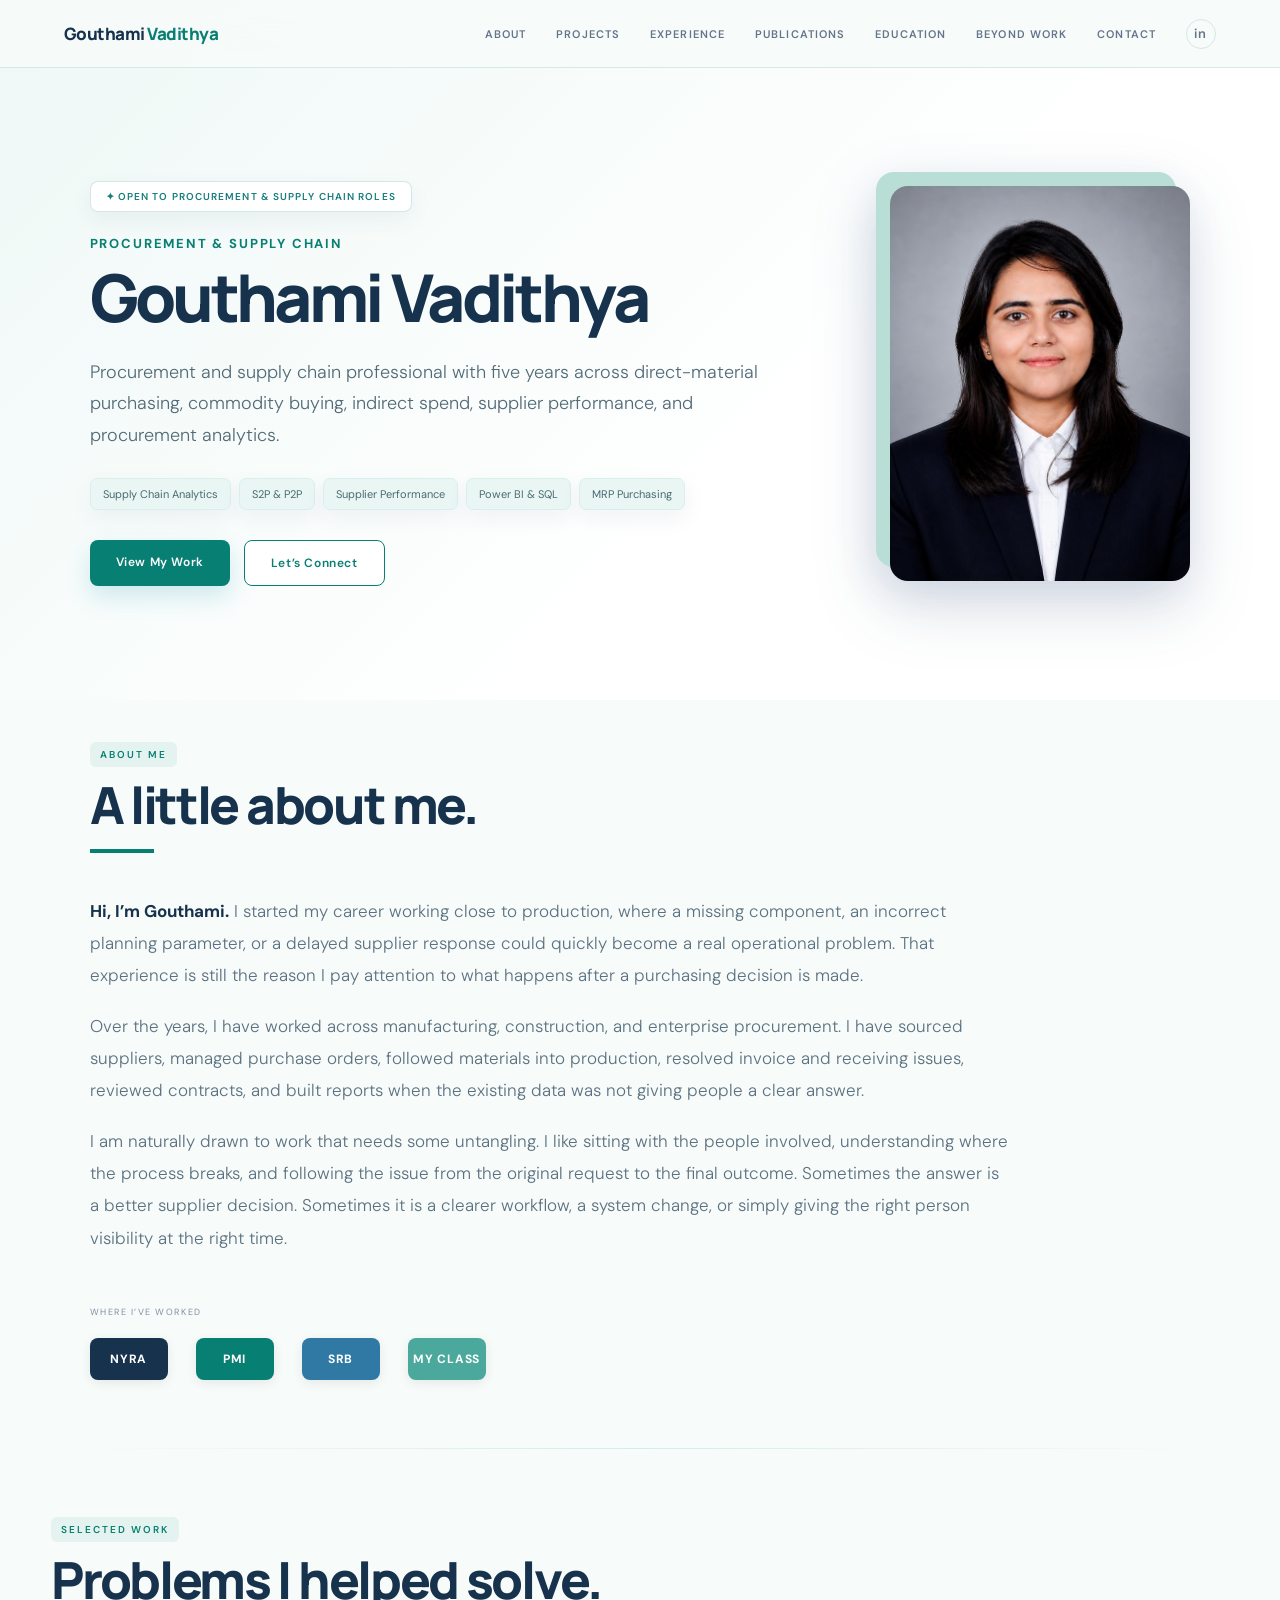
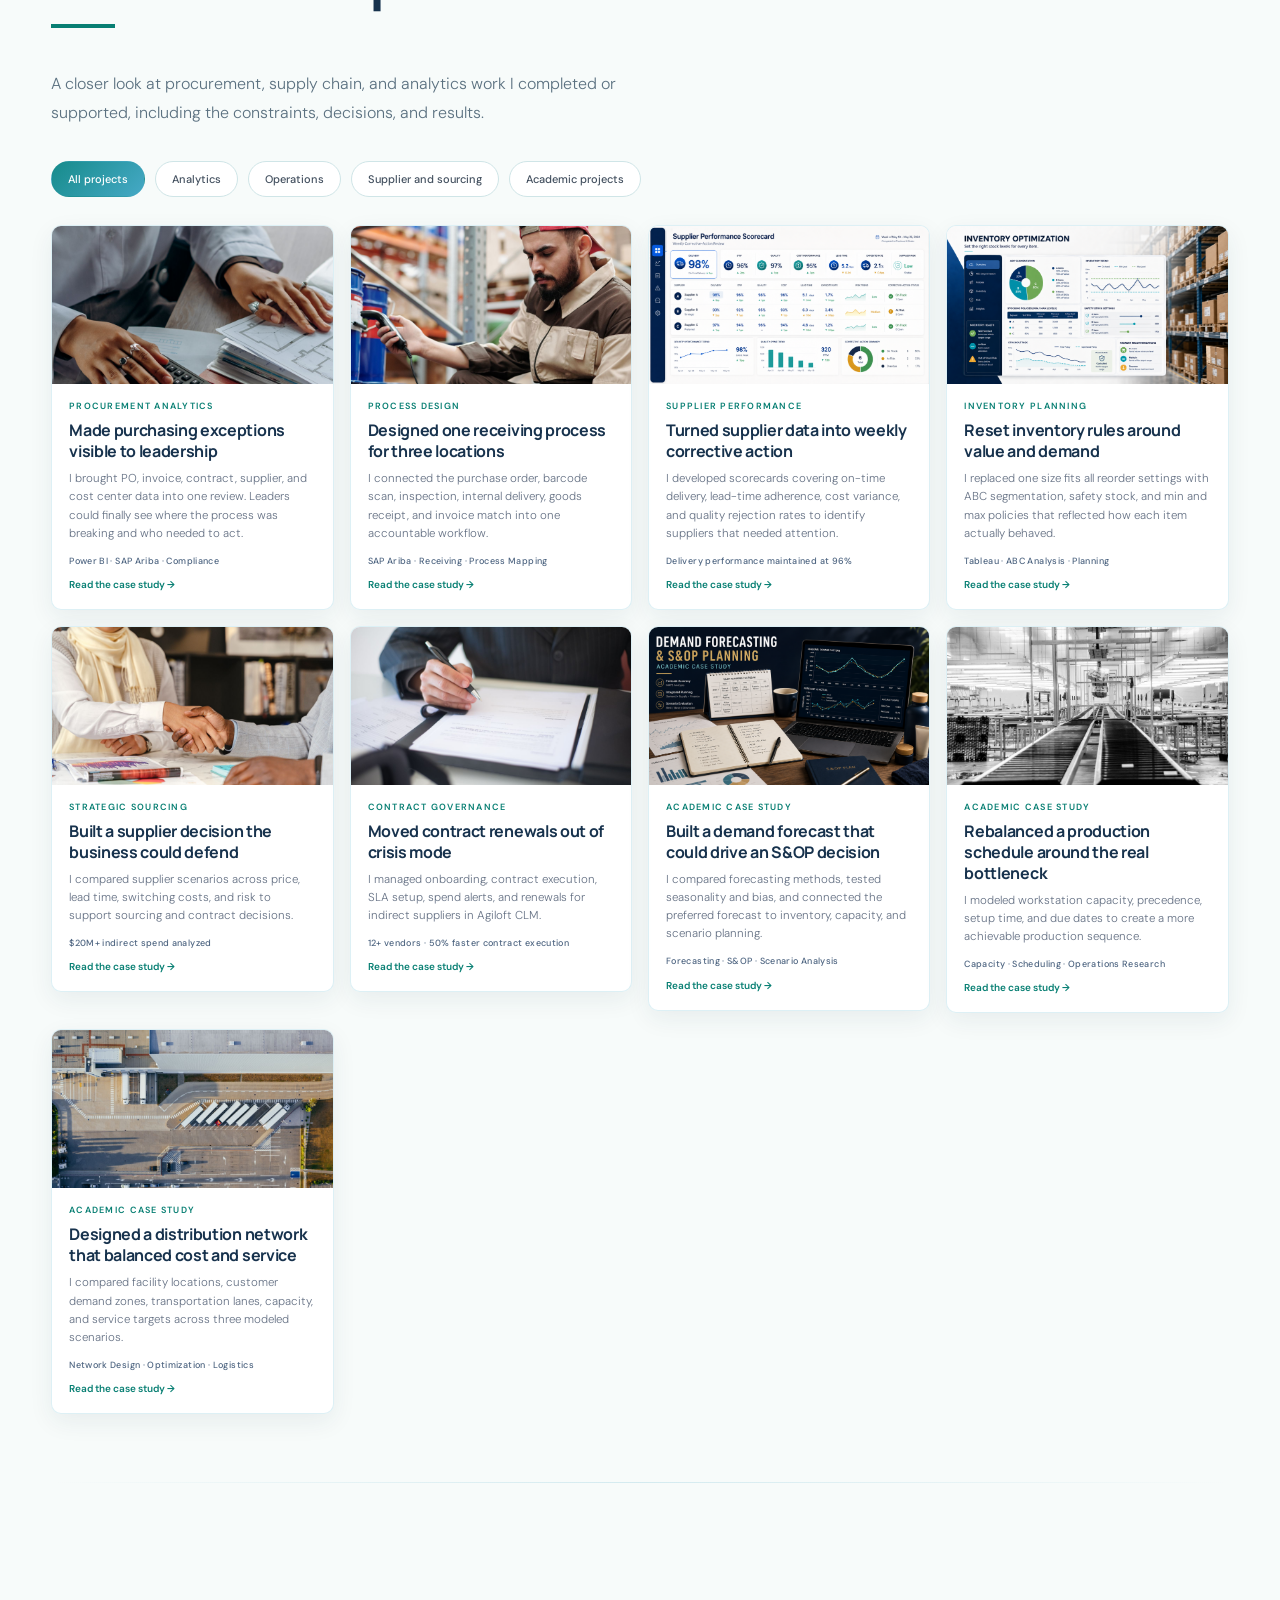
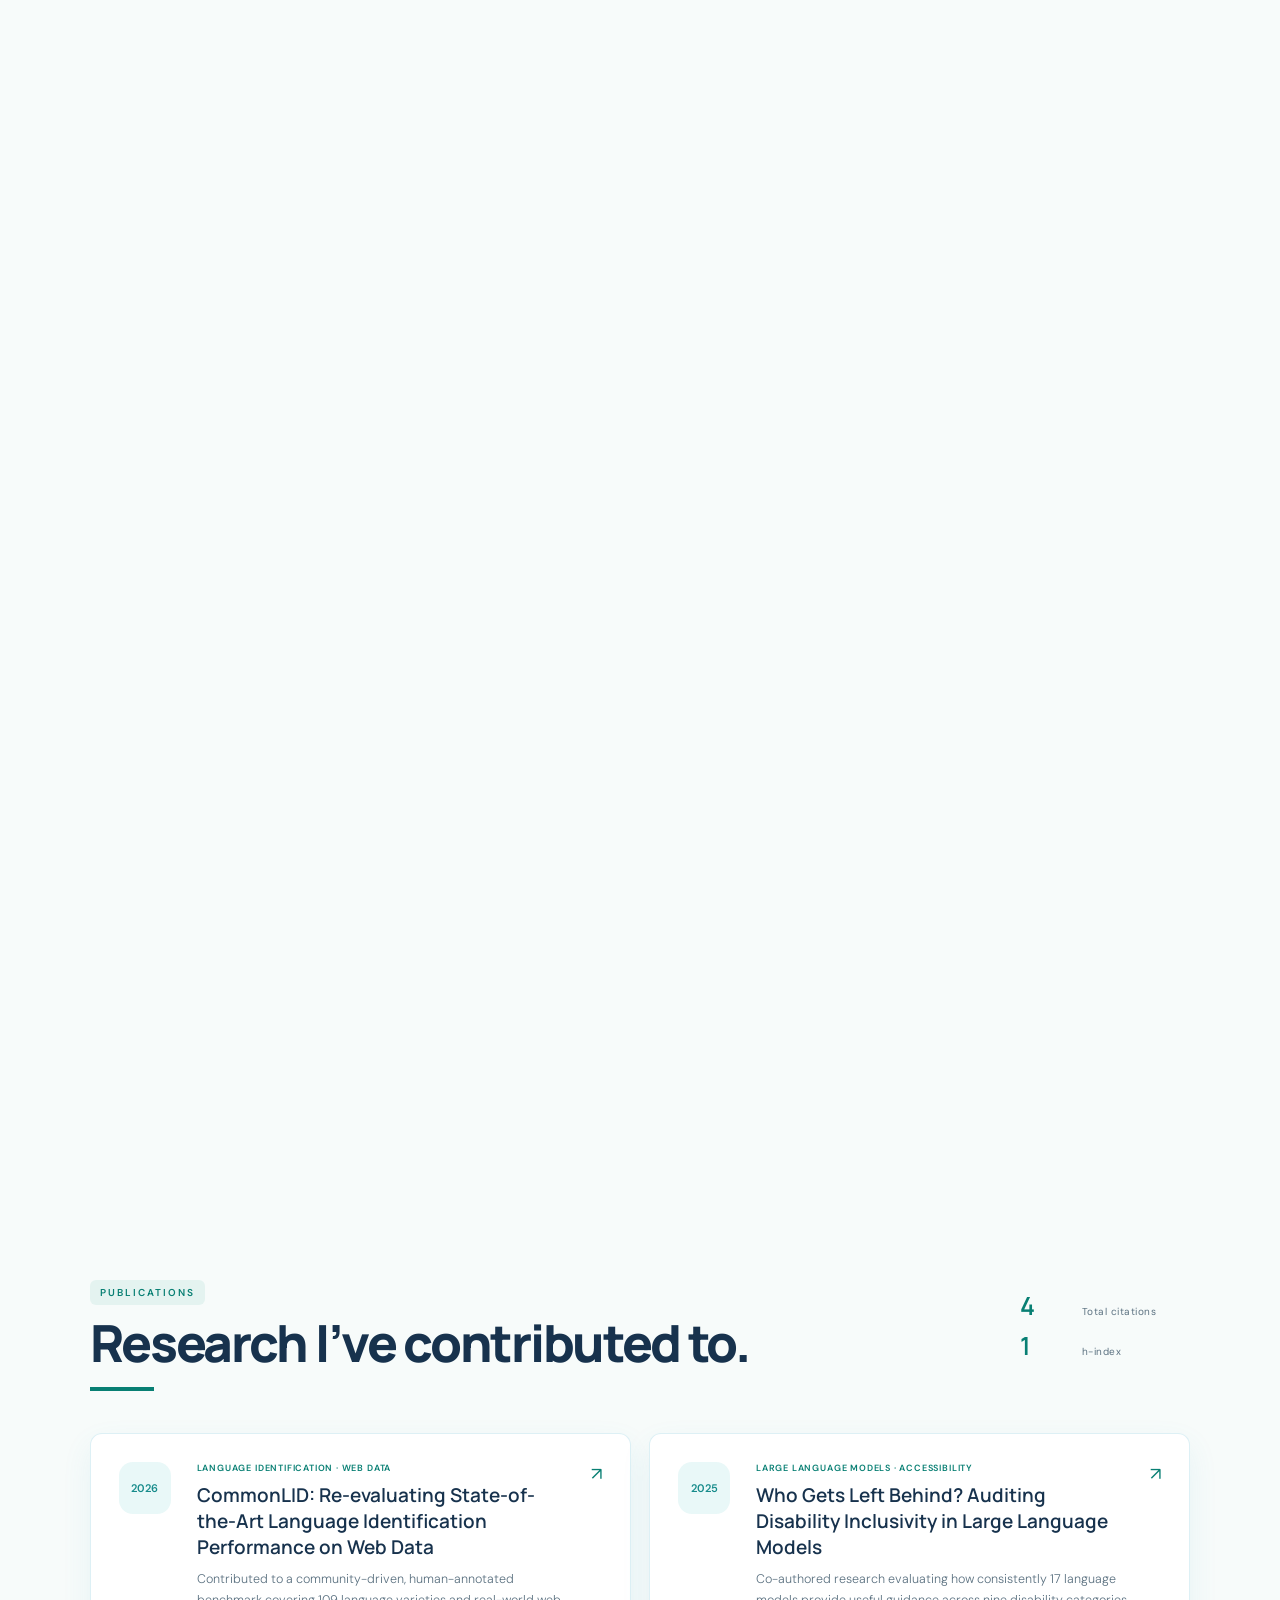
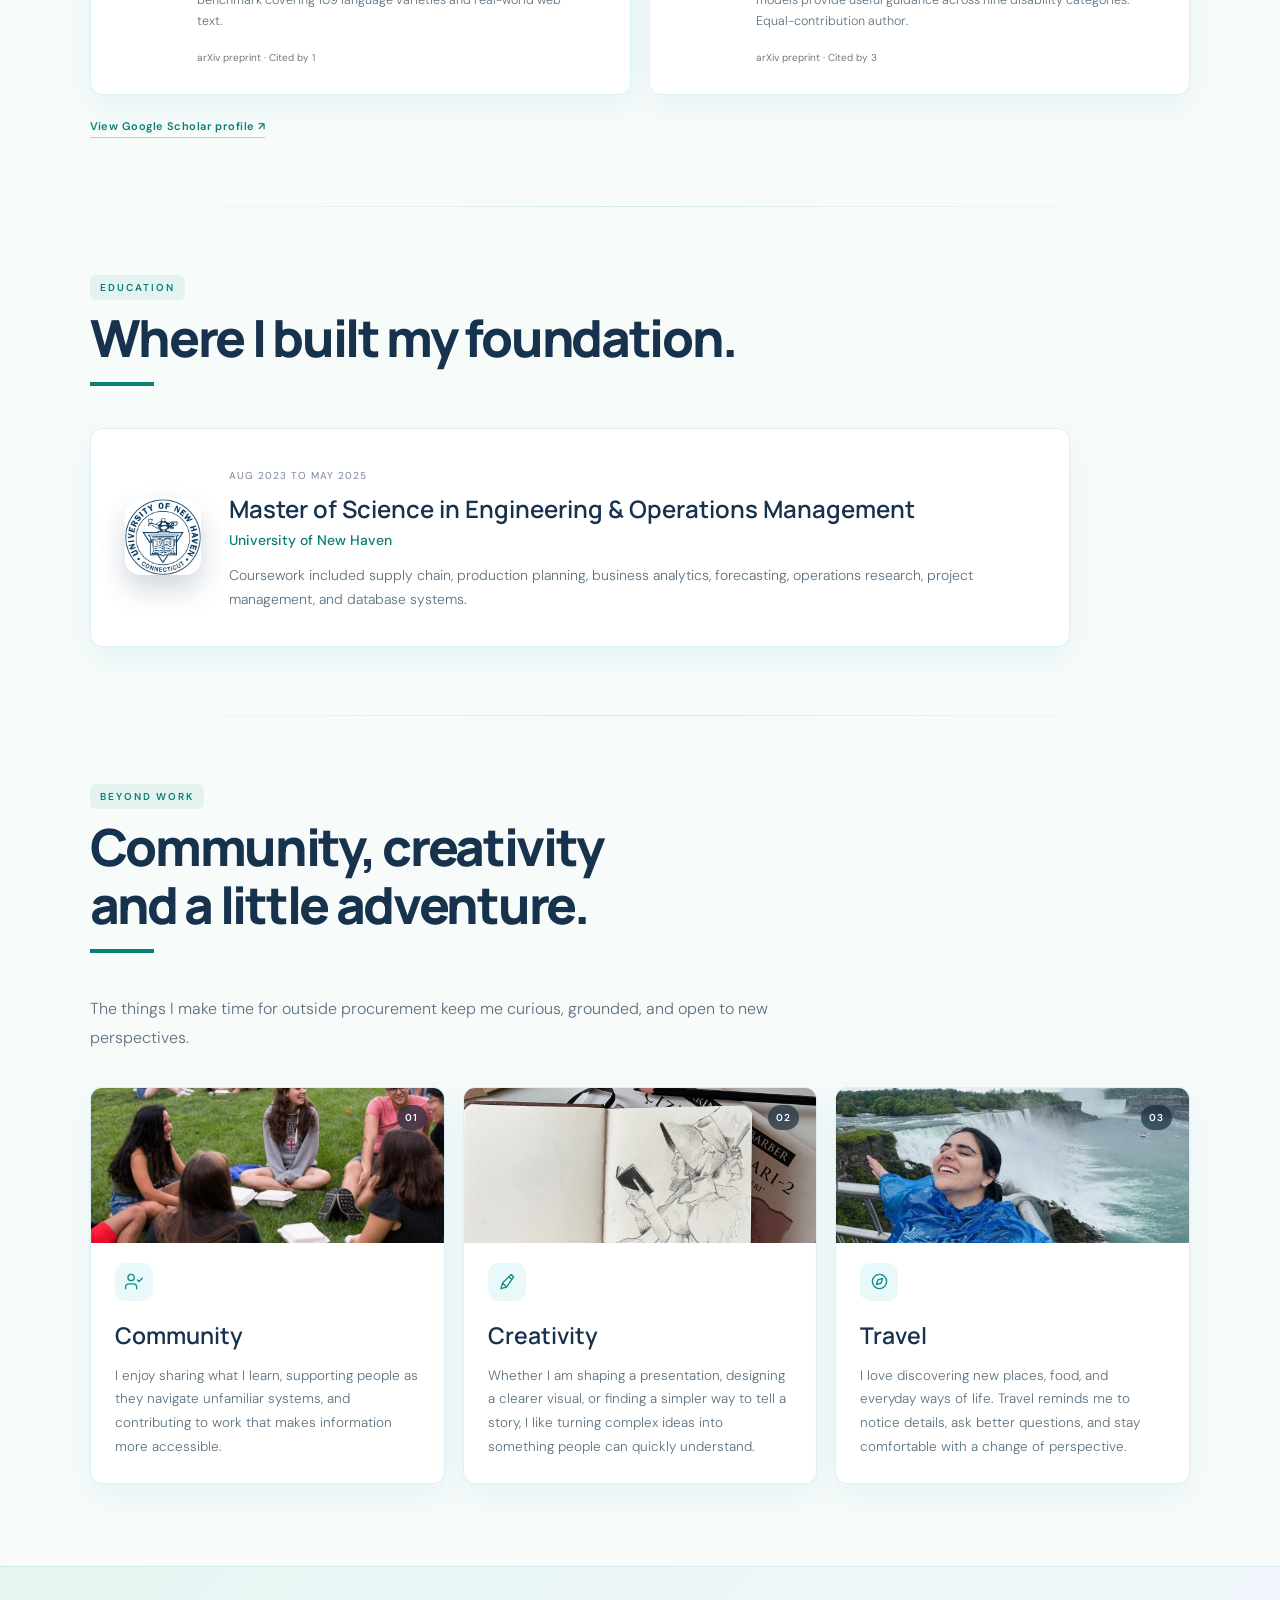
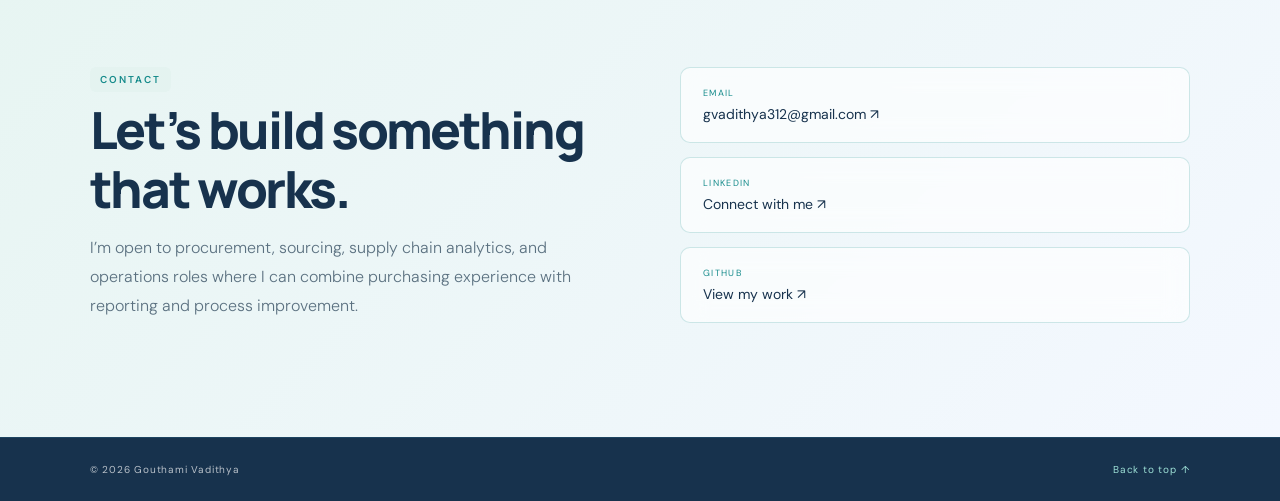
==== commit 77c52ad4: "Update portfolio experience from latest resume" ====
--- a/index.html
+++ b/index.html
@@ -44,9 +44,9 @@
             ><span class="hero-name">Gouthami Vadithya</span>
           </h1>
           <p>
-            Supply chain analytics and procurement professional with five years
-            of experience in indirect spend management, MRP-driven purchasing,
-            supplier performance, and category support.
+            Procurement and supply chain professional with five years across
+            direct-material purchasing, commodity buying, indirect spend,
+            supplier performance, and procurement analytics.
           </p>
           <div class="chips">
             <span>Supply Chain Analytics</span><span>S2P &amp; P2P</span
@@ -194,7 +194,7 @@
                 adherence, cost variance, and quality rejection rates to
                 identify suppliers that needed attention.
               </p>
-              <b>Delivery performance improved to 97%</b
+              <b>Delivery performance maintained at 96%</b
               ><span class="read-more">Read the case study</span>
             </div></a
           >
@@ -348,46 +348,41 @@
         <div class="rule"></div>
         <div class="timeline">
           <article>
-            <div
-              class="timeline-icon company-mark nyra-mark"
-              aria-hidden="true"
-            >
+            <div class="timeline-icon company-mark nyra-mark" aria-hidden="true">
               <img src="nyra-logo.png" alt="" />
             </div>
             <div class="exp-main">
               <div class="exp-head">
                 <div>
-                  <h3>Procurement Operations Analyst</h3>
+                  <h3>Procurement Analyst</h3>
                   <h4>The New York Racing Association · New York, NY</h4>
                   <p class="exp-date">September 2025 to Present</p>
                 </div>
               </div>
               <ul>
                 <li>
-                  Manage three concurrent procurement and supply chain
-                  initiatives across IT, logistics, and facilities; completed
-                  two initiatives ahead of schedule and delivered $520K in
-                  verified cost savings.
-                </li>
-                <li>
-                  Conduct sourcing scenario analyses and cost-benefit
-                  evaluations across $20M+ in annual indirect spend, comparing
-                  price, lead time, and switching costs.
-                </li>
-                <li>
-                  Build Power BI dashboards and SQL data models using SAP
-                  S/4HANA and Ariba data to track spend, cost variance, on-time
-                  delivery, service levels, and compliance.
-                </li>
-                <li>
-                  Automated three-way-match invoice validation in Excel VBA for
-                  $1.2M+ in monthly invoice activity, reducing processing time
-                  by 40% and saving approximately three days of month-end
-                  reconciliation work.
-                </li>
-                <li>
-                  Completed user acceptance testing for SAP Ariba cost center
-                  updates and supported the production release for 75+ users.
+                  Support a redesigned SAP requisition-to-PO workflow across
+                  $20M+ in annual indirect spend covering IT, logistics, and
+                  facilities, reducing PR-to-PO cycle time by 30%.
+                </li>
+                <li>
+                  Execute RFx events and supplier negotiations in SAP Ariba
+                  using bid-analysis scorecards covering cost, delivery, and
+                  quality; contributed to $510K in verified annual cost
+                  reductions.
+                </li>
+                <li>
+                  Build Power BI category dashboards using SAP and Ariba data
+                  to track spend, savings, supplier performance, and contract
+                  timelines for Finance and procurement reviews.
+                </li>
+                <li>
+                  Run automated three-way-match invoice validation in SAP with
+                  Excel VBA for more than $1.2M in monthly invoice activity.
+                </li>
+                <li>
+                  Track open orders and supplier shortfalls, supporting 96%
+                  on-time delivery across indirect categories.
                 </li>
               </ul>
             </div>
@@ -399,25 +394,28 @@
             <div class="exp-main">
               <div class="exp-head">
                 <div>
-                  <h3>Supply Chain Analyst</h3>
+                  <h3>Supply Chain Analyst - Purchasing &amp; Material Planning</h3>
                   <h4>Pragathi Micro Instruments Pvt Ltd · Hyderabad, India</h4>
                   <p class="exp-date">March 2021 to July 2023</p>
                 </div>
               </div>
               <ul>
                 <li>
-                  Executed MRP-driven purchasing for electronic components and
-                  PCBs across 20+ active suppliers while maintaining 95% on-time
-                  delivery to production.
-                </li>
-                <li>
-                  Managed purchasing parameters including MOQs, safety stock,
-                  lead times, lot sizes, and reorder points, reducing E&amp;O
-                  inventory by 15% and emergency expedite orders by 30%.
-                </li>
-                <li>
-                  Conducted RFQ/RFP cycles and bid analysis, reducing unit costs
-                  by 11% across eight high-volume repeat orders.
+                  Executed MRP-driven purchasing in SAP S/4HANA MM for
+                  electronic components and PCBs across 20+ active suppliers,
+                  maintaining 95% on-time material delivery to production.
+                </li>
+                <li>
+                  Maintained BOMs for R&amp;D and manufacturing assemblies and
+                  checked component coverage against open purchase orders.
+                </li>
+                <li>
+                  Managed MOQs, order multiples, lot sizes, lead times, safety
+                  stock, and reorder points, reducing excess inventory by 15%.
+                </li>
+                <li>
+                  Supported ECO reviews with R&amp;D and engineering and evaluated
+                  suppliers on capability, delivery reliability, and price.
                 </li>
               </ul>
             </div>
@@ -436,27 +434,57 @@
               </div>
               <ul>
                 <li>
-                  Built Power BI dashboards from SAP procurement data using
-                  Python and SQL, replacing manual monthly reporting with
-                  automated weekly refreshes.
-                </li>
-                <li>
-                  Used 5-Why analysis on recurring supply bottlenecks and helped
-                  reduce production interruptions by 22%.
-                </li>
-                <li>
-                  Monitored purchase orders and delivery schedules across four
-                  active projects, reducing late material deliveries by
-                  approximately 20%.
+                  Coordinated inbound material flow for 15+ steel, cement, and
+                  concrete suppliers across concurrent construction sites.
+                </li>
+                <li>
+                  Tracked PPV against published commodity benchmarks and used
+                  cost-gap analysis to support supplier negotiations.
+                </li>
+                <li>
+                  Built supplier scorecards covering delivery, cost, and
+                  quality; findings supported non-renewal of two suppliers
+                  representing $230K in annual category spend.
+                </li>
+                <li>
+                  Used 5-Why analysis on recurring bottlenecks and coordinated
+                  corrective action that reduced production interruptions by
+                  21%.
+                </li>
+                <li>
+                  Used SQL and Power BI to track PO cycle time, delivery
+                  variance, and spend with automated weekly updates.
                 </li>
               </ul>
             </div>
           </article>
           <article>
-            <div
-              class="timeline-icon company-mark initials-mark"
-              aria-hidden="true"
-            >
+            <div class="timeline-icon company-mark initials-mark" aria-hidden="true">
+              <span>RCI</span>
+            </div>
+            <div class="exp-main">
+              <div class="exp-head">
+                <div>
+                  <h3>Supply Chain Coordinator</h3>
+                  <h4>Research Centre Imarat (RCI) · Hyderabad, India</h4>
+                  <p class="exp-date">June 2019 to November 2019</p>
+                </div>
+              </div>
+              <ul>
+                <li>
+                  Managed purchase-order follow-up across 30+ vendors during
+                  R&amp;D procurement cycles, prioritizing deliveries against lab
+                  schedules.
+                </li>
+                <li>
+                  Built Excel templates for purchase requisitions, GRN
+                  tracking, and invoice reconciliation.
+                </li>
+              </ul>
+            </div>
+          </article>
+          <article>
+            <div class="timeline-icon company-mark initials-mark" aria-hidden="true">
               <span>MC</span>
             </div>
             <div class="exp-main">
@@ -464,7 +492,7 @@
                 <div>
                   <h3>Data Analyst</h3>
                   <h4>MY Class Institute of Engineering · Mumbai, India</h4>
-                  <p class="exp-date">October 2018 to November 2019</p>
+                  <p class="exp-date">October 2018 to March 2019</p>
                 </div>
               </div>
               <ul>
@@ -473,13 +501,8 @@
                   SQL to track revenue, expenditure, and enrollment trends.
                 </li>
                 <li>
-                  Analyzed website traffic and campaign performance in Google
-                  Analytics to support marketing adjustments.
-                </li>
-                <li>
-                  Completed demand forecasting and plan-versus-actual analysis
-                  across four seasonal enrollment cycles, helping operations
-                  adjust staffing six weeks ahead of peak season.
+                  Conducted financial analysis and demand forecasting to map
+                  seasonal enrollment patterns and support resource planning.
                 </li>
               </ul>
             </div>
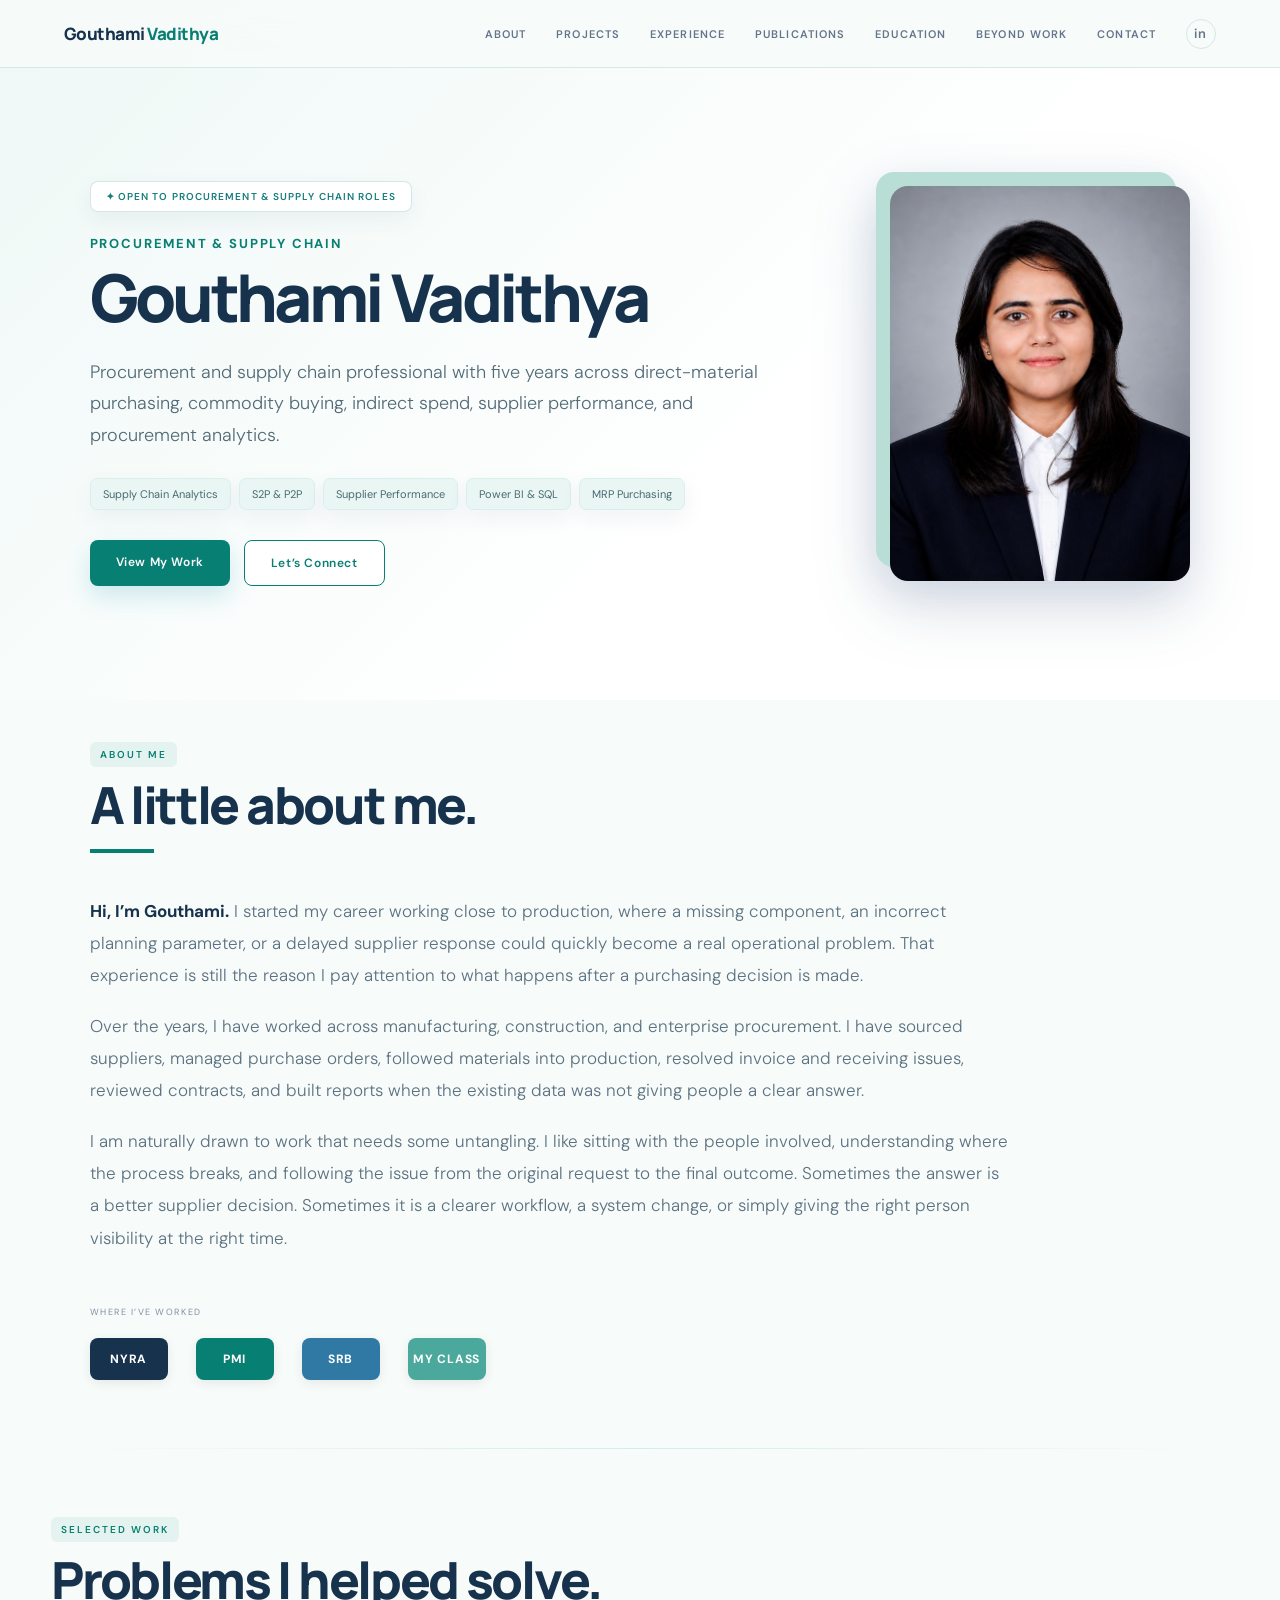
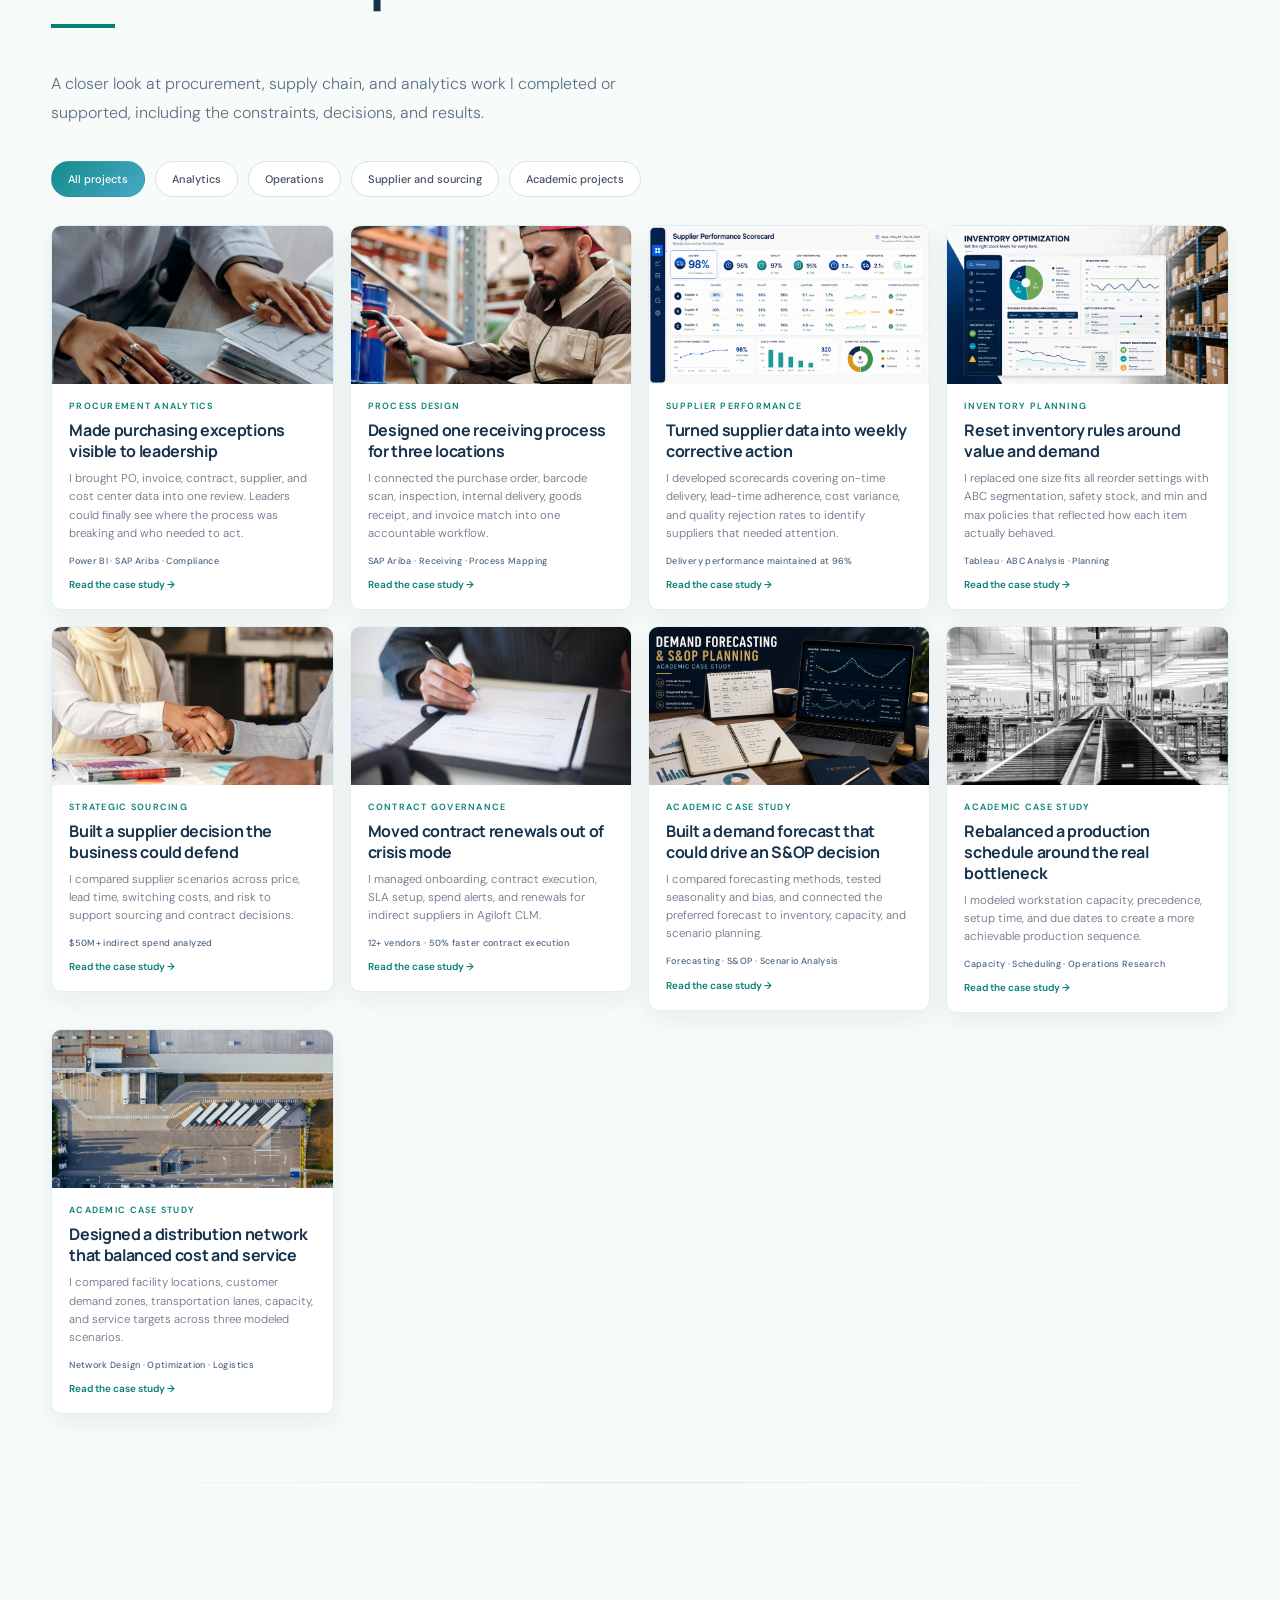
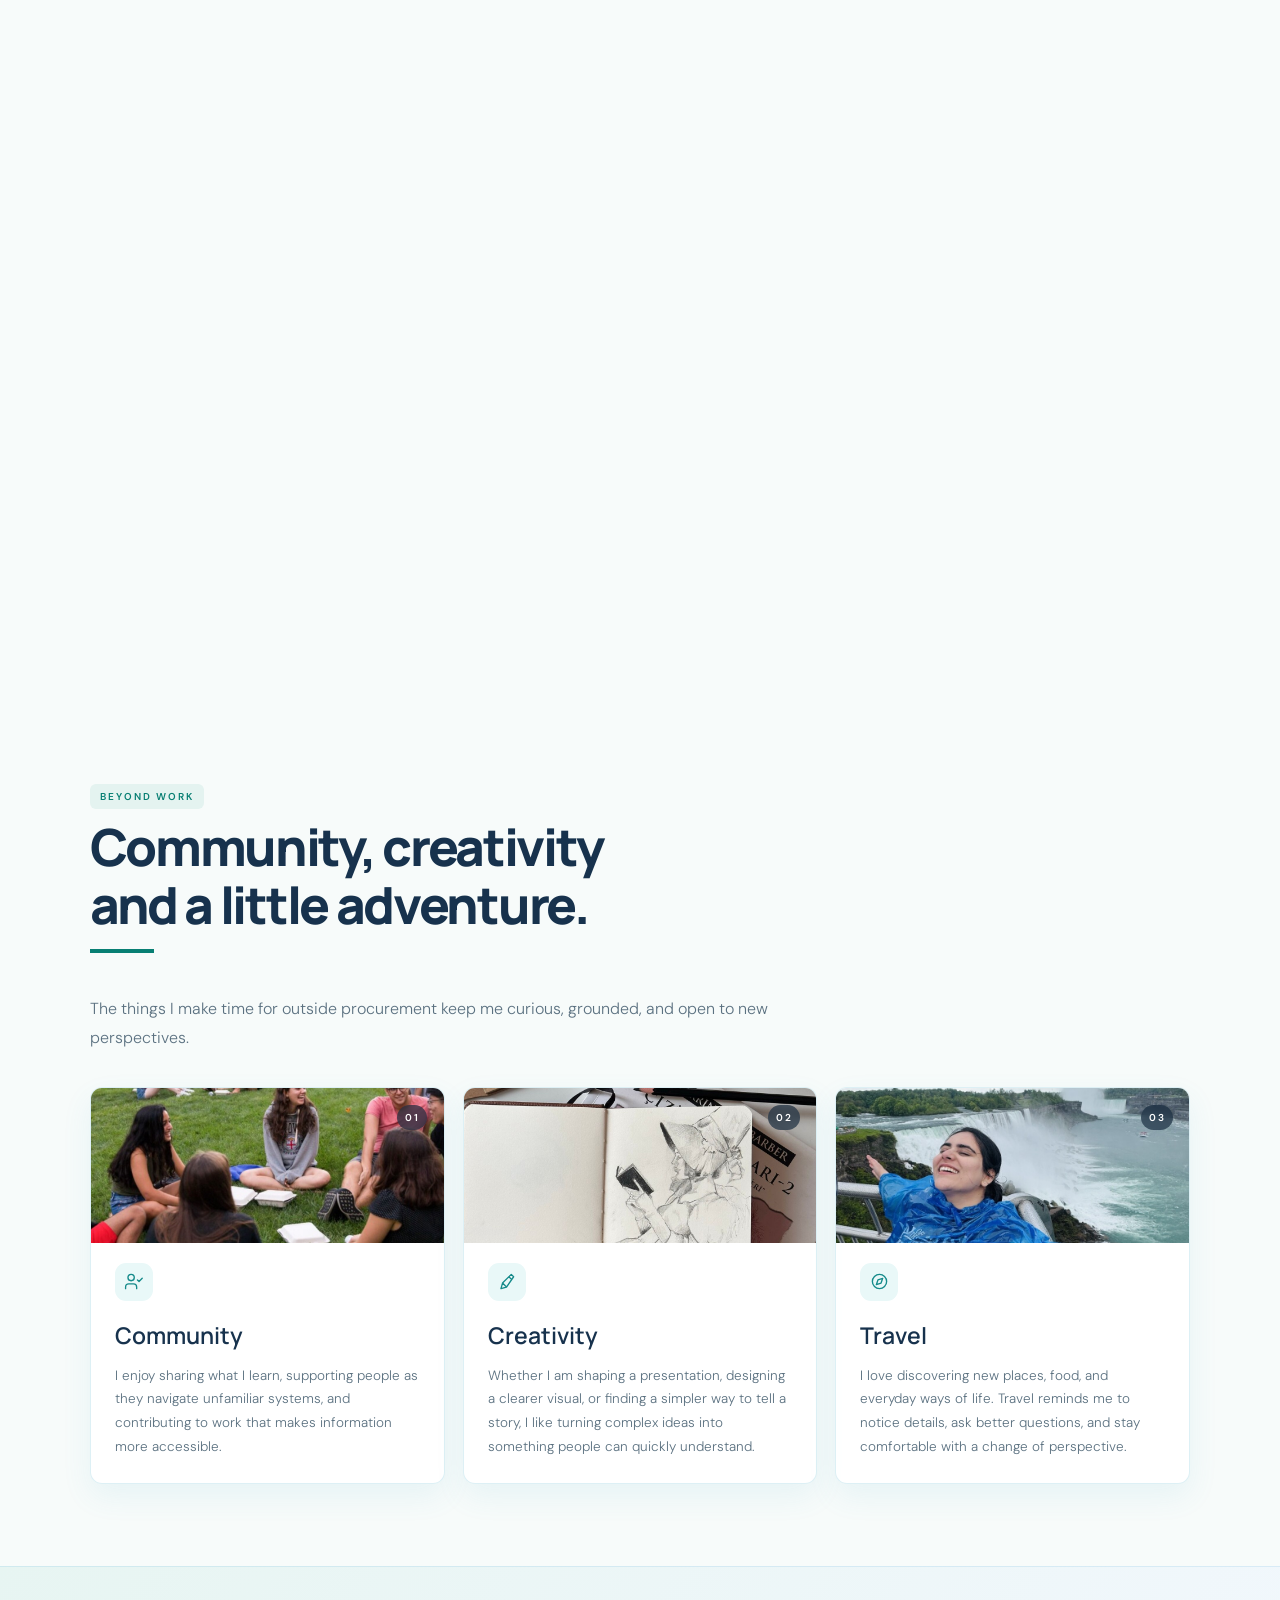
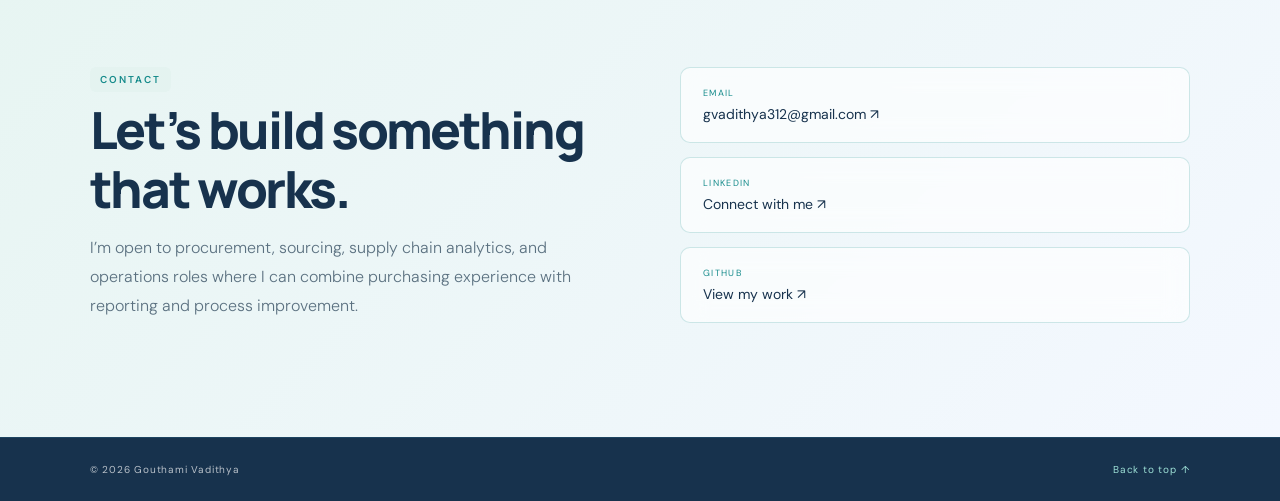
==== commit 420543c4: "Match portfolio figures to latest resume" ====
--- a/index.html
+++ b/index.html
@@ -239,7 +239,7 @@
                 I compared supplier scenarios across price, lead time, switching
                 costs, and risk to support sourcing and contract decisions.
               </p>
-              <b>$20M+ indirect spend analyzed</b
+              <b>$50M+ indirect spend analyzed</b
               ><span class="read-more">Read the case study</span>
             </div></a
           >
@@ -362,7 +362,7 @@
               <ul>
                 <li>
                   Support a redesigned SAP requisition-to-PO workflow across
-                  $20M+ in annual indirect spend covering IT, logistics, and
+                  $50M+ in annual indirect spend covering IT, logistics, and
                   facilities, reducing PR-to-PO cycle time by 30%.
                 </li>
                 <li>
@@ -402,7 +402,7 @@
               <ul>
                 <li>
                   Executed MRP-driven purchasing in SAP S/4HANA MM for
-                  electronic components and PCBs across 20+ active suppliers,
+                  electronic components and PCBs across 30+ active suppliers,
                   maintaining 95% on-time material delivery to production.
                 </li>
                 <li>
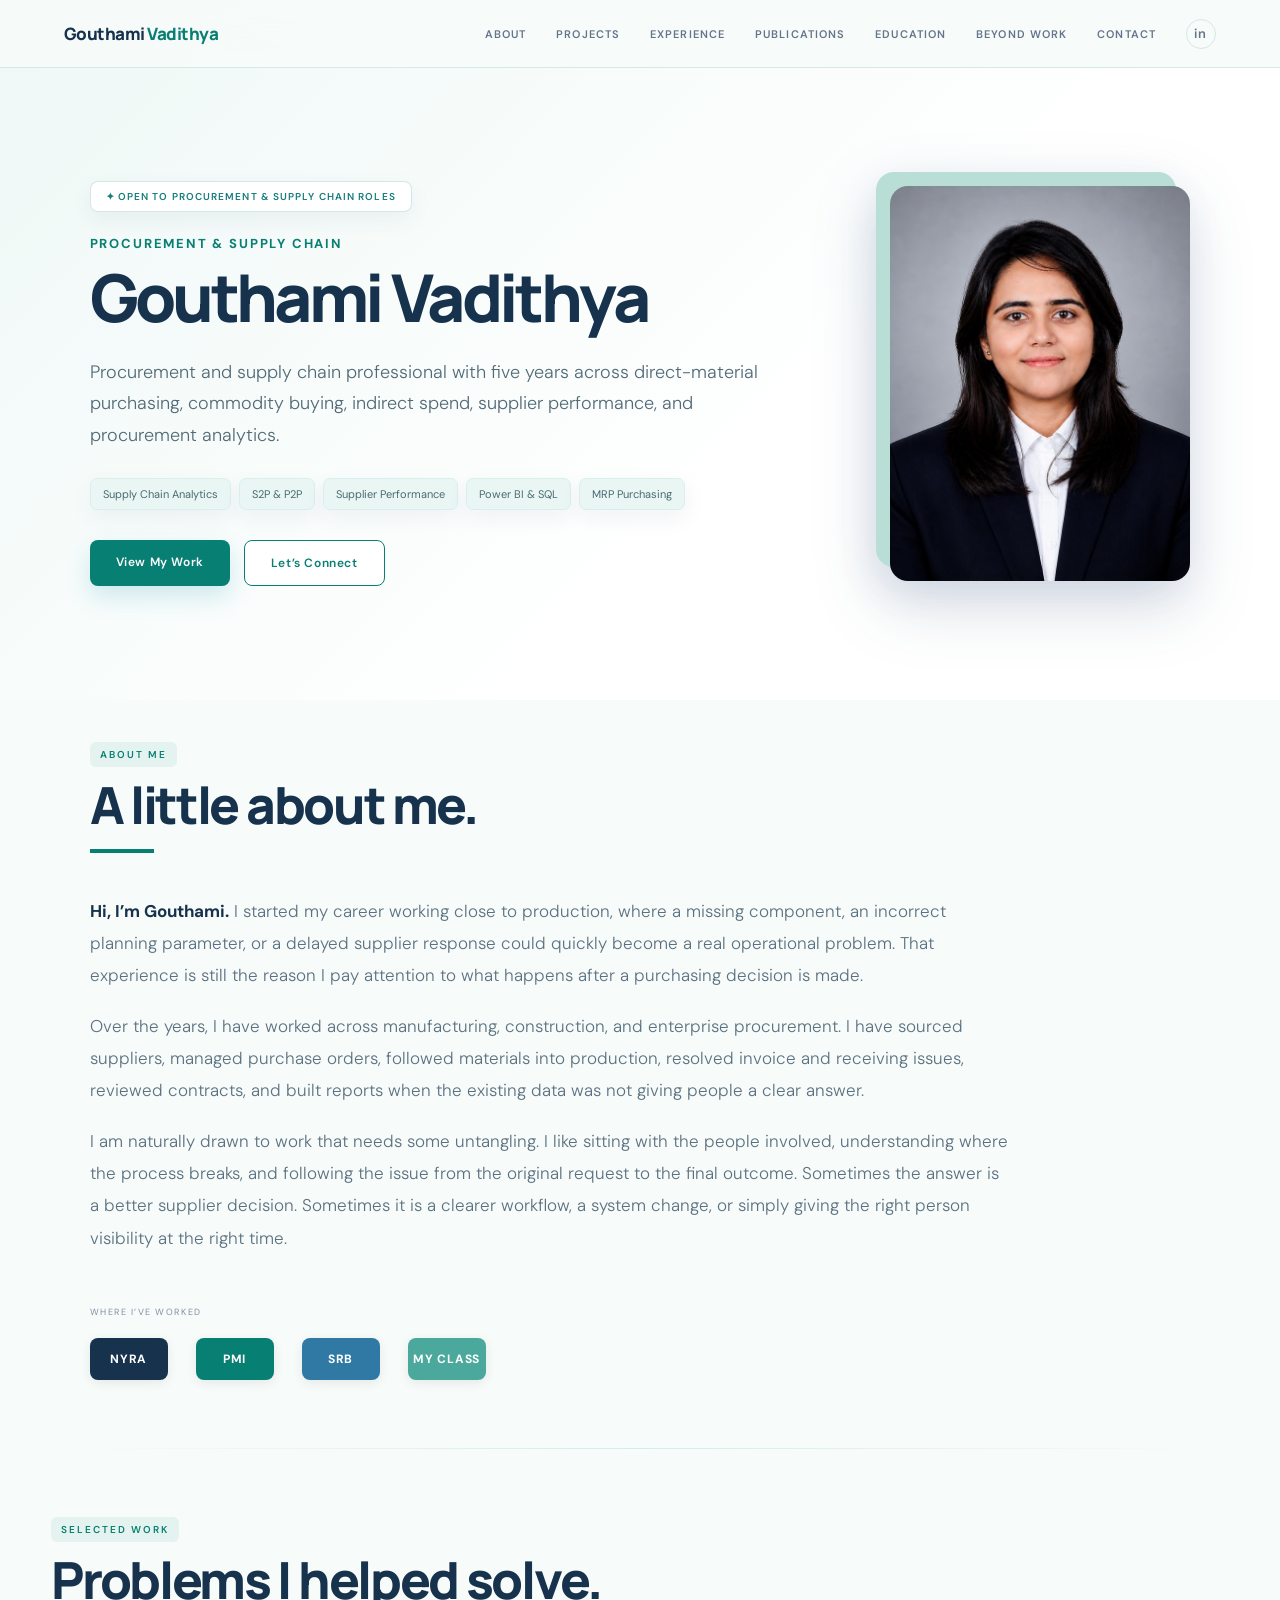
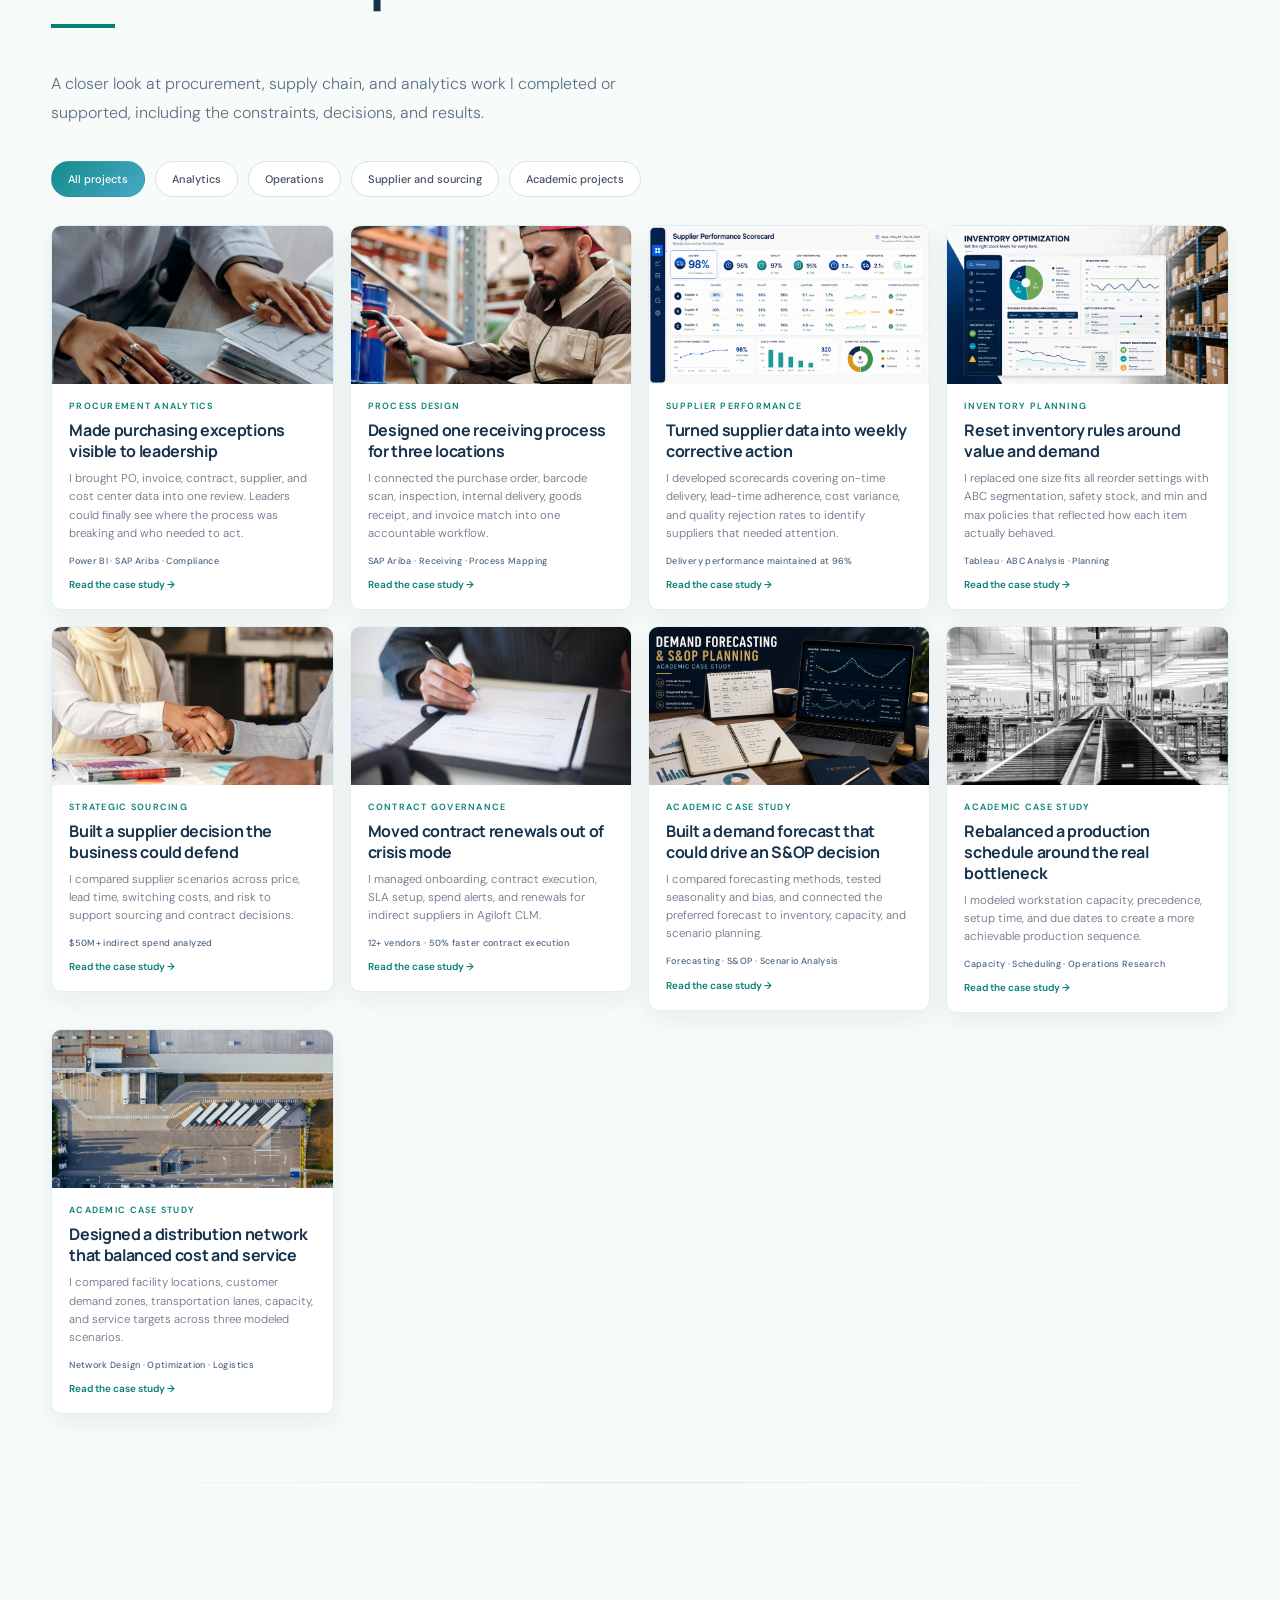
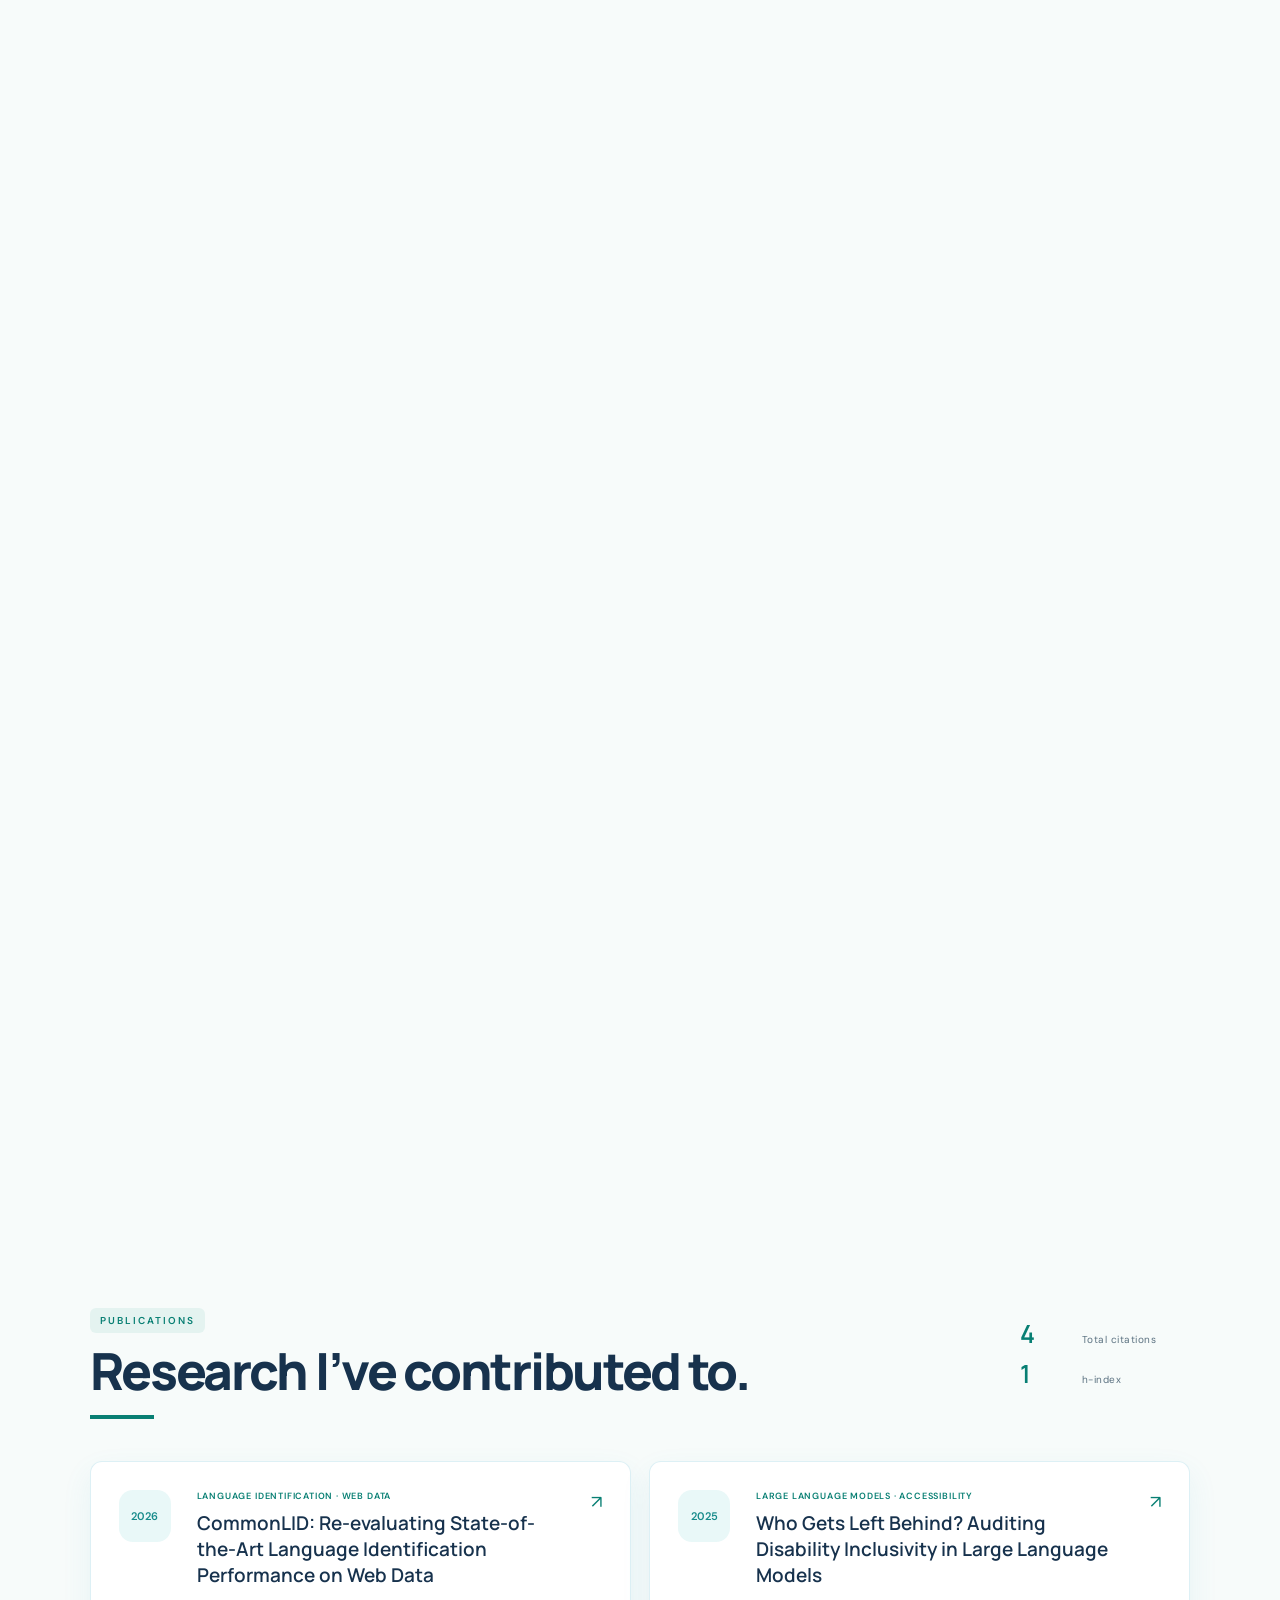
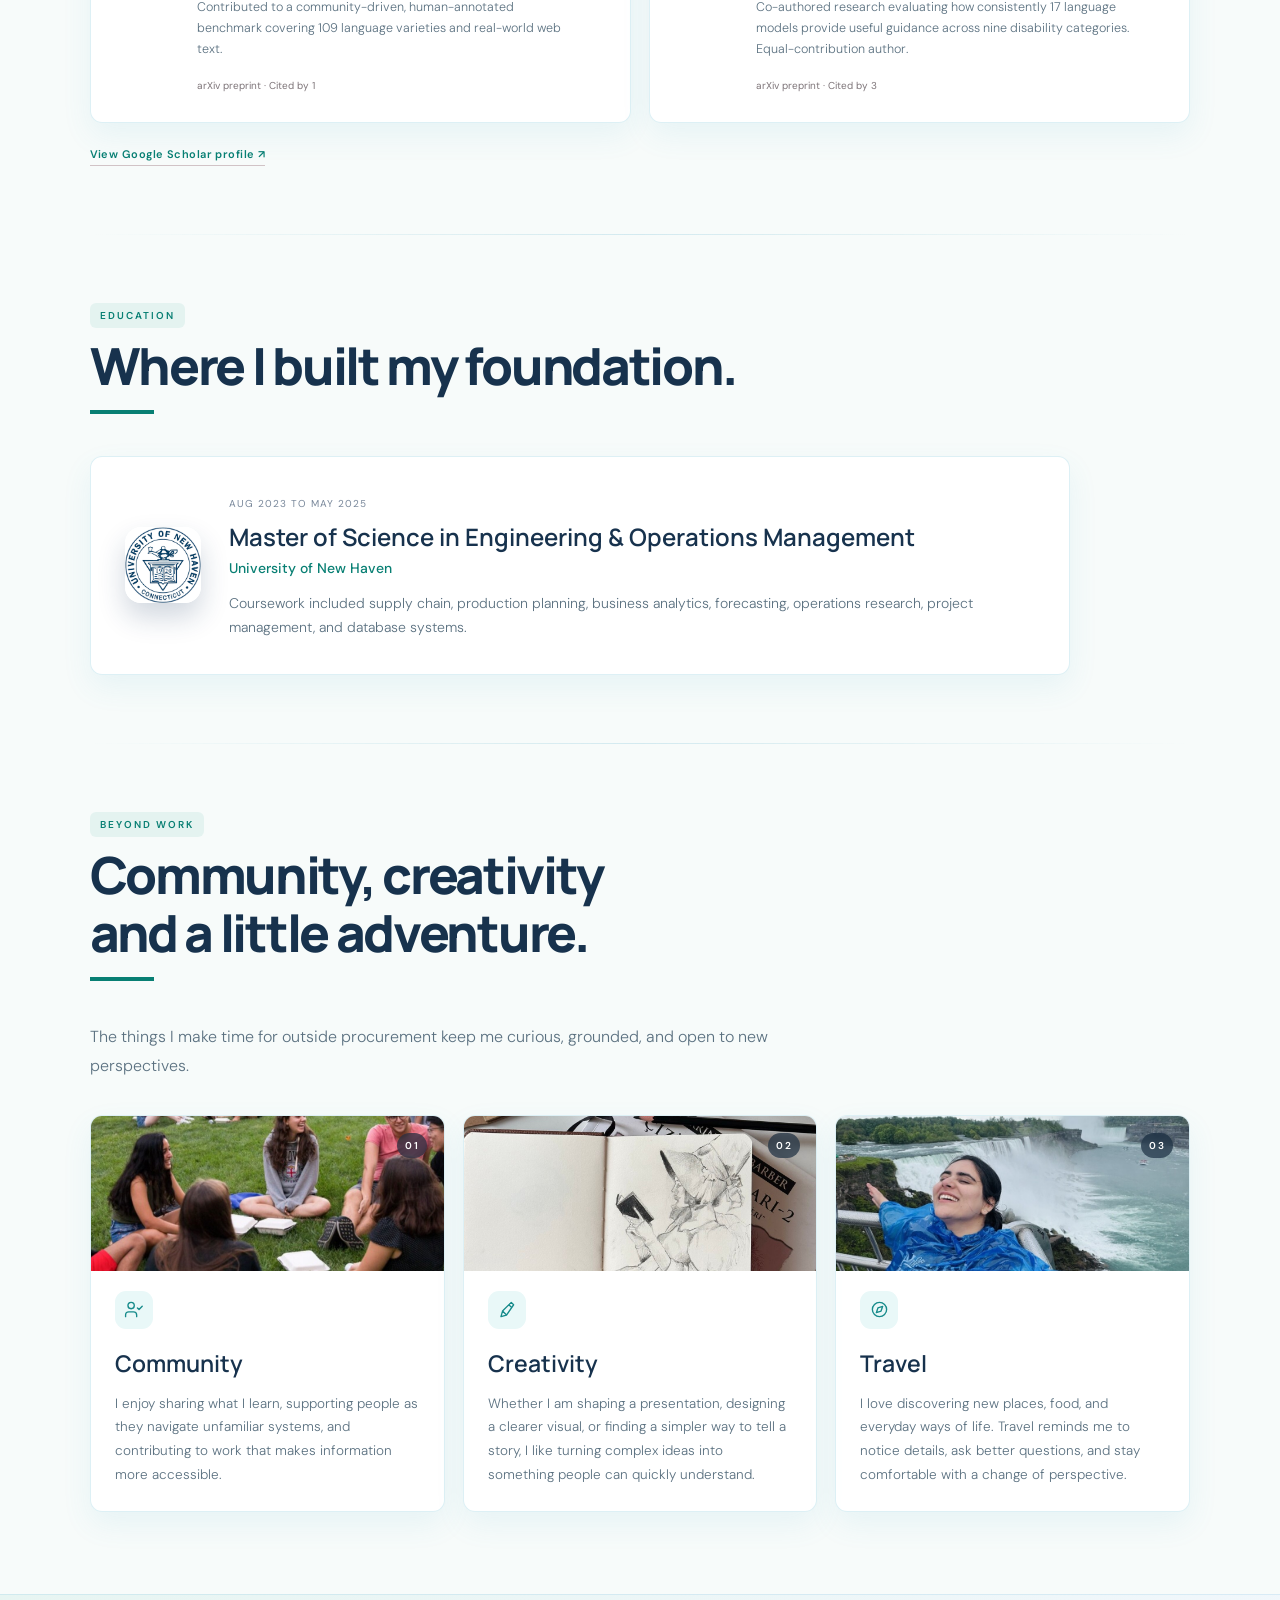
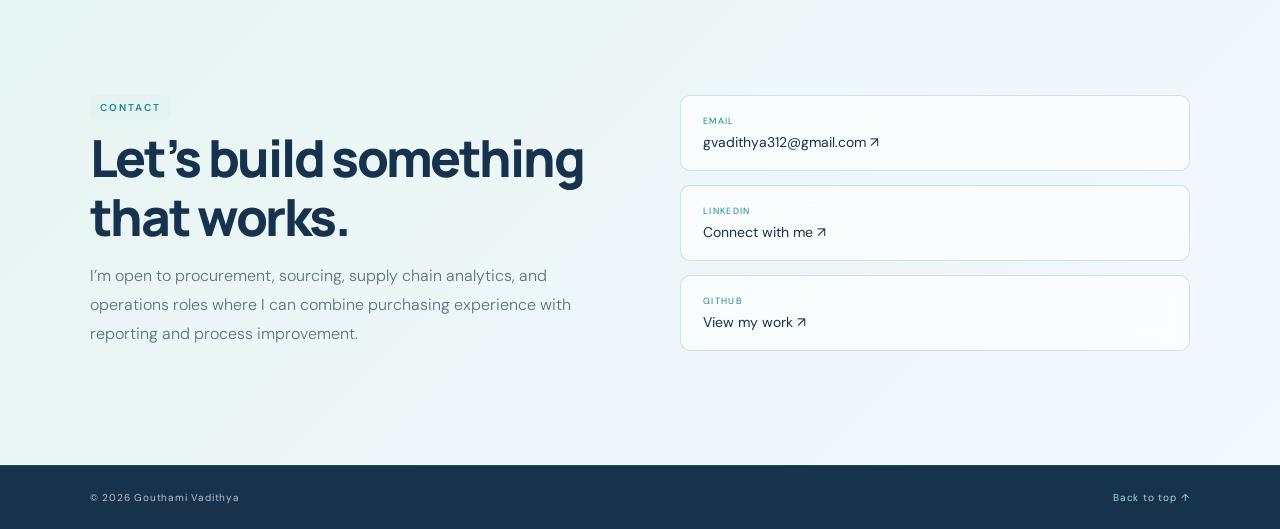
==== commit c39a51c4: "Replace experience bullets with concise summaries" ====
--- a/index.html
+++ b/index.html
@@ -359,32 +359,12 @@
                   <p class="exp-date">September 2025 to Present</p>
                 </div>
               </div>
-              <ul>
-                <li>
-                  Support a redesigned SAP requisition-to-PO workflow across
-                  $50M+ in annual indirect spend covering IT, logistics, and
-                  facilities, reducing PR-to-PO cycle time by 30%.
-                </li>
-                <li>
-                  Execute RFx events and supplier negotiations in SAP Ariba
-                  using bid-analysis scorecards covering cost, delivery, and
-                  quality; contributed to $510K in verified annual cost
-                  reductions.
-                </li>
-                <li>
-                  Build Power BI category dashboards using SAP and Ariba data
-                  to track spend, savings, supplier performance, and contract
-                  timelines for Finance and procurement reviews.
-                </li>
-                <li>
-                  Run automated three-way-match invoice validation in SAP with
-                  Excel VBA for more than $1.2M in monthly invoice activity.
-                </li>
-                <li>
-                  Track open orders and supplier shortfalls, supporting 96%
-                  on-time delivery across indirect categories.
-                </li>
-              </ul>
+              <p class="experience-summary">
+                Support sourcing, purchasing operations, supplier performance,
+                contract tracking, and procurement reporting across IT,
+                logistics, and facilities using SAP, Ariba, Power BI, SQL, and
+                Excel VBA.
+              </p>
             </div>
           </article>
           <article>
@@ -399,25 +379,11 @@
                   <p class="exp-date">March 2021 to July 2023</p>
                 </div>
               </div>
-              <ul>
-                <li>
-                  Executed MRP-driven purchasing in SAP S/4HANA MM for
-                  electronic components and PCBs across 30+ active suppliers,
-                  maintaining 95% on-time material delivery to production.
-                </li>
-                <li>
-                  Maintained BOMs for R&amp;D and manufacturing assemblies and
-                  checked component coverage against open purchase orders.
-                </li>
-                <li>
-                  Managed MOQs, order multiples, lot sizes, lead times, safety
-                  stock, and reorder points, reducing excess inventory by 15%.
-                </li>
-                <li>
-                  Supported ECO reviews with R&amp;D and engineering and evaluated
-                  suppliers on capability, delivery reliability, and price.
-                </li>
-              </ul>
+              <p class="experience-summary">
+                Managed MRP-driven purchasing for electronic components and
+                PCBs, including purchase orders, material planning parameters,
+                BOM reviews, engineering changes, and supplier qualification.
+              </p>
             </div>
           </article>
           <article>
@@ -432,30 +398,11 @@
                   <p class="exp-date">January 2020 to March 2021</p>
                 </div>
               </div>
-              <ul>
-                <li>
-                  Coordinated inbound material flow for 15+ steel, cement, and
-                  concrete suppliers across concurrent construction sites.
-                </li>
-                <li>
-                  Tracked PPV against published commodity benchmarks and used
-                  cost-gap analysis to support supplier negotiations.
-                </li>
-                <li>
-                  Built supplier scorecards covering delivery, cost, and
-                  quality; findings supported non-renewal of two suppliers
-                  representing $230K in annual category spend.
-                </li>
-                <li>
-                  Used 5-Why analysis on recurring bottlenecks and coordinated
-                  corrective action that reduced production interruptions by
-                  21%.
-                </li>
-                <li>
-                  Used SQL and Power BI to track PO cycle time, delivery
-                  variance, and spend with automated weekly updates.
-                </li>
-              </ul>
+              <p class="experience-summary">
+                Coordinated structural-material deliveries across construction
+                sites and supported supplier performance, commodity-cost
+                analysis, purchasing reports, and supply-bottleneck resolution.
+              </p>
             </div>
           </article>
           <article>
@@ -470,17 +417,11 @@
                   <p class="exp-date">June 2019 to November 2019</p>
                 </div>
               </div>
-              <ul>
-                <li>
-                  Managed purchase-order follow-up across 30+ vendors during
-                  R&amp;D procurement cycles, prioritizing deliveries against lab
-                  schedules.
-                </li>
-                <li>
-                  Built Excel templates for purchase requisitions, GRN
-                  tracking, and invoice reconciliation.
-                </li>
-              </ul>
+              <p class="experience-summary">
+                Coordinated purchase-order follow-ups and delivery schedules for
+                R&amp;D procurement while maintaining Excel trackers for
+                requisitions, goods receipts, and invoice reconciliation.
+              </p>
             </div>
           </article>
           <article>
@@ -495,16 +436,11 @@
                   <p class="exp-date">October 2018 to March 2019</p>
                 </div>
               </div>
-              <ul>
-                <li>
-                  Built KPI dashboards in Tableau and Google Data Studio using
-                  SQL to track revenue, expenditure, and enrollment trends.
-                </li>
-                <li>
-                  Conducted financial analysis and demand forecasting to map
-                  seasonal enrollment patterns and support resource planning.
-                </li>
-              </ul>
+              <p class="experience-summary">
+                Built KPI dashboards and completed financial and demand
+                analysis to support enrollment planning, budgeting, and
+                resource decisions.
+              </p>
             </div>
           </article>
         </div>
@@ -775,24 +711,6 @@
       );
       pageSections.forEach((section) => navigationObserver.observe(section));
 
-      const experienceCards = document.querySelectorAll(".timeline article");
-      experienceCards.forEach((card, index) => {
-        card.classList.toggle("expanded", index === 0);
-        card.tabIndex = 0;
-        card.setAttribute("role", "button");
-        card.setAttribute("aria-expanded", index === 0 ? "true" : "false");
-        const toggleCard = () => {
-          const expanded = card.classList.toggle("expanded");
-          card.setAttribute("aria-expanded", String(expanded));
-        };
-        card.addEventListener("click", toggleCard);
-        card.addEventListener("keydown", (event) => {
-          if (event.key === "Enter" || event.key === " ") {
-            event.preventDefault();
-            toggleCard();
-          }
-        });
-      });
     </script>
   </body>
 </html>
